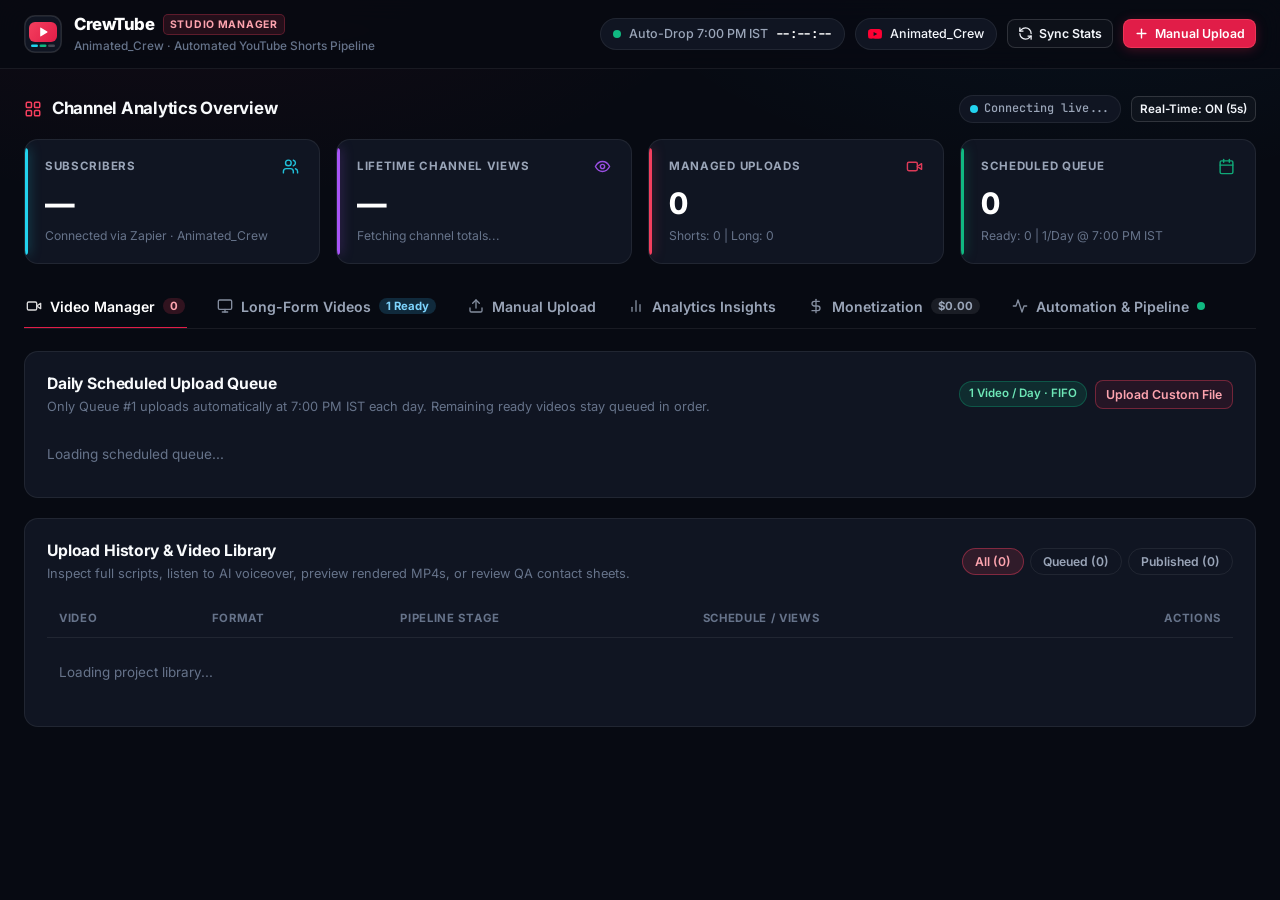
==== dashboard/static/index.html @ 7c070a07 "feat: add Vijayanagara Empire & Victor Lustig to long-form library and queue" ====
<!DOCTYPE html>
<html lang="en">
<head>
  <meta charset="UTF-8" />
  <meta name="viewport" content="width=device-width, initial-scale=1.0" />
  <title>CrewTube Manager — YouTube Shorts Automation & Queue Studio</title>
  <link rel="icon" href="data:image/svg+xml,%3Csvg xmlns='http://www.w3.org/2000/svg' viewBox='0 0 36 36'%3E%3Crect width='36' height='36' rx='9' fill='%230E1422'/%3E%3Crect x='4' y='7' width='28' height='22' rx='6' fill='%23E11D48'/%3E%3Cpolygon points='15,13 24,18 15,23' fill='%23FFFFFF'/%3E%3C/svg%3E" />
  <link rel="preconnect" href="https://fonts.googleapis.com" />
  <link rel="preconnect" href="https://fonts.gstatic.com" crossorigin />
  <link href="https://fonts.googleapis.com/css2?family=Inter:wght@400;500;600;700;800&family=JetBrains+Mono:wght@400;500;600&display=swap" rel="stylesheet" />
  <style>
    :root {
      --bg: #070a12;
      --bg-elevated: #0c101b;
      --card: #101522;
      --card-hover: #141b2c;
      --card-inset: #0a0e18;
      --border: rgba(255, 255, 255, 0.07);
      --border-strong: rgba(255, 255, 255, 0.14);
      --text: #f3f6fb;
      --text-secondary: #9aa5b8;
      --text-muted: #66738a;
      --cyan: #22d3ee;
      --purple: #9333ea;
      --purple-light: #a855f7;
      --red: #f43f5e;
      --crimson: #e11d48;
      --emerald: #10b981;
      --amber: #f59e0b;
      --radius: 14px;
      --radius-sm: 10px;
    }

    * { box-sizing: border-box; margin: 0; padding: 0; }

    body {
      font-family: "Inter", -apple-system, BlinkMacSystemFont, "Segoe UI", Roboto, sans-serif;
      background:
        radial-gradient(950px 460px at 15% -8%, rgba(225, 29, 72, 0.06), transparent 60%),
        radial-gradient(850px 460px at 85% -10%, rgba(14, 165, 233, 0.06), transparent 60%),
        var(--bg);
      color: var(--text);
      min-height: 100vh;
      line-height: 1.5;
      -webkit-font-smoothing: antialiased;
    }

    /* Header Bar */
    .navbar {
      position: sticky; top: 0; z-index: 40;
      background: rgba(7, 10, 18, 0.86);
      backdrop-filter: blur(14px);
      border-bottom: 1px solid var(--border);
    }

    .navbar-inner {
      max-width: 1320px; margin: 0 auto; padding: 12px 24px;
      display: flex; align-items: center; justify-content: space-between; gap: 16px; flex-wrap: wrap;
    }

    .brand { display: flex; align-items: center; gap: 12px; text-decoration: none; color: inherit; }
    .brand-mark { width: 38px; height: 38px; flex-shrink: 0; display: grid; place-items: center; }
    .brand-copy { display: flex; flex-direction: column; gap: 1px; }
    .brand-name-row { display: flex; align-items: center; gap: 8px; }
    .brand-name { font-size: 1.05rem; font-weight: 800; letter-spacing: -0.025em; color: #fff; }
    .brand-tag {
      font-size: 0.65rem; font-weight: 700; letter-spacing: 0.07em; text-transform: uppercase;
      color: #fda4af; background: rgba(244, 63, 94, 0.12); border: 1px solid rgba(244, 63, 94, 0.28);
      padding: 2px 6px; border-radius: 5px;
    }
    .brand-sub { font-size: 0.74rem; color: var(--text-muted); font-weight: 500; }

    .nav-right { display: flex; align-items: center; gap: 10px; flex-wrap: wrap; }

    .status-pill {
      display: inline-flex; align-items: center; gap: 8px;
      padding: 6px 12px; border-radius: 999px;
      background: var(--card); border: 1px solid var(--border);
      font-size: 0.78rem; color: var(--text-secondary); font-weight: 500;
    }
    .mono { font-family: "JetBrains Mono", monospace; font-variant-numeric: tabular-nums; }

    .dot { width: 8px; height: 8px; border-radius: 50%; display: inline-block; flex-shrink: 0; }
    .dot-emerald { background: var(--emerald); box-shadow: 0 0 0 0 rgba(16, 185, 129, 0.6); animation: pulse-emerald 2.2s infinite; }
    .dot-cyan { background: var(--cyan); animation: pulse-cyan 1.4s infinite; }
    .dot-red { background: var(--red); }
    .dot-amber { background: var(--amber); }

    @keyframes pulse-emerald {
      0% { box-shadow: 0 0 0 0 rgba(16, 185, 129, 0.55); }
      70% { box-shadow: 0 0 0 7px rgba(16, 185, 129, 0); }
      100% { box-shadow: 0 0 0 0 rgba(16, 185, 129, 0); }
    }
    @keyframes pulse-cyan {
      0% { box-shadow: 0 0 0 0 rgba(34, 211, 238, 0.65); }
      70% { box-shadow: 0 0 0 7px rgba(34, 211, 238, 0); }
      100% { box-shadow: 0 0 0 0 rgba(34, 211, 238, 0); }
    }

    /* Buttons */
    .btn {
      appearance: none;
      border: 1px solid var(--border-strong);
      background: rgba(255, 255, 255, 0.03);
      color: var(--text);
      padding: 8px 13px; border-radius: 9px;
      font-size: 0.81rem; font-weight: 600; font-family: inherit;
      cursor: pointer; display: inline-flex; align-items: center; justify-content: center; gap: 6px;
      text-decoration: none; transition: all 0.15s ease; white-space: nowrap;
    }
    .btn:hover:not(:disabled) {
      background: rgba(255, 255, 255, 0.08);
      border-color: rgba(255, 255, 255, 0.24);
    }
    .btn:disabled { opacity: 0.42; cursor: not-allowed; }
    .btn svg { width: 15px; height: 15px; flex-shrink: 0; }

    .btn-crimson {
      background: var(--crimson);
      border-color: rgba(244, 63, 94, 0.7);
      color: #fff;
      box-shadow: 0 2px 12px rgba(225, 29, 72, 0.28);
    }
    .btn-crimson:hover:not(:disabled) {
      background: #f43f5e;
      border-color: #fb7185;
    }

    .btn-outline-crimson {
      background: rgba(225, 29, 72, 0.1);
      border-color: rgba(244, 63, 94, 0.38);
      color: #fda4af;
    }
    .btn-outline-crimson:hover:not(:disabled) {
      background: rgba(225, 29, 72, 0.2);
      color: #fff;
    }

    .btn-emerald {
      background: rgba(16, 185, 129, 0.14);
      border-color: rgba(16, 185, 129, 0.42);
      color: #6ee7b7;
    }
    .btn-emerald:hover:not(:disabled) {
      background: var(--emerald);
      color: #06281e;
      border-color: var(--emerald);
    }

    .btn-sm { padding: 6px 10px; font-size: 0.77rem; border-radius: 8px; }
    .btn-xs { padding: 5px 8px; font-size: 0.73rem; border-radius: 7px; }
    .btn-icon { padding: 6px 8px; }

    /* Main Container */
    .container { max-width: 1320px; margin: 0 auto; padding: 26px 24px 72px; }

    /* Overview Header */
    .overview-head {
      display: flex; align-items: center; justify-content: space-between;
      gap: 12px; margin-bottom: 16px; flex-wrap: wrap;
    }
    .overview-title {
      display: flex; align-items: center; gap: 10px;
      font-size: 1.06rem; font-weight: 700; letter-spacing: -0.015em; color: #f8fafc;
    }
    .overview-title svg { color: var(--red); width: 18px; height: 18px; }
    .overview-meta { display: flex; align-items: center; gap: 10px; font-size: 0.78rem; color: var(--text-muted); }

    /* 4 KPI Cards — Inspired by Clean YouTube Manager Reference */
    .kpi-grid {
      display: grid; grid-template-columns: repeat(4, minmax(0, 1fr));
      gap: 16px; margin-bottom: 24px;
    }
    .kpi-card {
      position: relative;
      background: var(--card);
      border: 1px solid var(--border);
      border-radius: var(--radius);
      padding: 18px 20px;
      overflow: hidden;
      transition: border-color 0.16s ease, transform 0.16s ease;
    }
    .kpi-card:hover { border-color: var(--border-strong); transform: translateY(-1px); }
    .kpi-card::before {
      content: "";
      position: absolute; left: 0; top: 8px; bottom: 8px; width: 3px;
      border-radius: 0 3px 3px 0;
    }
    .kpi-cyan::before { background: var(--cyan); box-shadow: 0 0 12px rgba(34, 211, 238, 0.55); }
    .kpi-purple::before { background: var(--purple-light); box-shadow: 0 0 12px rgba(168, 85, 247, 0.55); }
    .kpi-red::before { background: var(--red); box-shadow: 0 0 12px rgba(244, 63, 94, 0.55); }
    .kpi-emerald::before { background: var(--emerald); box-shadow: 0 0 12px rgba(16, 185, 129, 0.55); }

    .kpi-top {
      display: flex; align-items: center; justify-content: space-between;
      gap: 8px; margin-bottom: 12px;
    }
    .kpi-label {
      font-size: 0.72rem; font-weight: 700; letter-spacing: 0.06em;
      text-transform: uppercase; color: var(--text-secondary);
    }
    .kpi-top svg { width: 17px; height: 17px; opacity: 0.9; }
    .kpi-cyan .kpi-top svg { color: var(--cyan); }
    .kpi-purple .kpi-top svg { color: var(--purple-light); }
    .kpi-red .kpi-top svg { color: var(--red); }
    .kpi-emerald .kpi-top svg { color: var(--emerald); }

    .kpi-val {
      font-size: 1.85rem; font-weight: 800; letter-spacing: -0.03em;
      color: #ffffff; line-height: 1.1; margin-bottom: 7px;
      font-variant-numeric: tabular-nums;
    }
    .stat-bumped { animation: statFlash 0.9s ease; }
    @keyframes statFlash {
      0% { color: #34d399; transform: scale(1.03); }
      100% { color: #ffffff; transform: scale(1); }
    }
    .kpi-sub { font-size: 0.76rem; color: var(--text-muted); white-space: nowrap; overflow: hidden; text-overflow: ellipsis; }

    /* Clean Bottom-Bordered Navigation Tabs */
    .main-tabs {
      display: flex; align-items: center; gap: 28px;
      border-bottom: 1px solid var(--border);
      margin-bottom: 22px; overflow-x: auto;
    }
    .main-tab {
      appearance: none; background: transparent; border: none;
      border-bottom: 2px solid transparent;
      padding: 10px 2px 12px; margin-bottom: -1px;
      font-family: inherit; font-size: 0.88rem; font-weight: 600;
      color: var(--text-secondary); cursor: pointer;
      display: inline-flex; align-items: center; gap: 8px; white-space: nowrap;
      transition: color 0.15s ease, border-color 0.15s ease;
    }
    .main-tab:hover { color: #fff; }
    .main-tab.active {
      color: #ffffff;
      border-bottom-color: var(--crimson);
    }
    .main-tab svg { width: 16px; height: 16px; opacity: 0.85; }
    .tab-pill {
      font-size: 0.71rem; font-weight: 700; padding: 1px 7px; border-radius: 999px;
      background: rgba(255, 255, 255, 0.08); color: var(--text-secondary);
    }
    .main-tab.active .tab-pill {
      background: rgba(244, 63, 94, 0.18); color: #fda4af;
    }

    .tab-panel { display: none; }
    .tab-panel.active { display: block; }

    /* Cards & Surfaces */
    .panel {
      background: var(--card);
      border: 1px solid var(--border);
      border-radius: var(--radius);
      padding: 20px 22px;
      margin-bottom: 20px;
    }
    .panel-head {
      display: flex; align-items: center; justify-content: space-between;
      gap: 12px; margin-bottom: 16px; flex-wrap: wrap;
    }
    .panel-title { font-size: 0.98rem; font-weight: 700; color: #f8fafc; letter-spacing: -0.01em; }
    .panel-sub { font-size: 0.8rem; color: var(--text-muted); margin-top: 2px; }

    /* Badges */
    .badge {
      display: inline-flex; align-items: center; gap: 5px;
      padding: 3px 9px; border-radius: 999px;
      font-size: 0.72rem; font-weight: 600; white-space: nowrap;
    }
    .badge-emerald { background: rgba(16, 185, 129, 0.14); color: #6ee7b7; border: 1px solid rgba(16, 185, 129, 0.3); }
    .badge-cyan { background: rgba(34, 211, 238, 0.13); color: #67e8f9; border: 1px solid rgba(34, 211, 238, 0.3); }
    .badge-crimson, .badge-red { background: rgba(244, 63, 94, 0.14); color: #fda4af; border: 1px solid rgba(244, 63, 94, 0.3); }
    .badge-purple { background: rgba(168, 85, 247, 0.15); color: #d8b4fe; border: 1px solid rgba(168, 85, 247, 0.3); }
    .badge-amber { background: rgba(245, 158, 11, 0.14); color: #fcd34d; border: 1px solid rgba(245, 158, 11, 0.3); }
    .badge-muted { background: rgba(255, 255, 255, 0.06); color: var(--text-secondary); border: 1px solid var(--border); }

    /* Active Processing Callout (shown only when actively rendering or uploading) */
    .active-strip {
      display: none;
      align-items: center; justify-content: space-between; gap: 14px; flex-wrap: wrap;
      background: rgba(34, 211, 238, 0.08); border: 1px solid rgba(34, 211, 238, 0.32);
      border-radius: 12px; padding: 12px 16px; margin-bottom: 18px;
    }
    .active-strip.show { display: flex; }

    /* Queue Rows */
    .queue-list { display: flex; flex-direction: column; gap: 12px; }
    .queue-row {
      display: grid; grid-template-columns: 70px minmax(0, 1fr) auto;
      gap: 16px; align-items: center;
      background: var(--card-inset);
      border: 1px solid var(--border);
      border-radius: 12px; padding: 12px 14px;
      transition: border-color 0.15s ease, background 0.15s ease;
    }
    .queue-row:hover { border-color: var(--border-strong); background: #0d1220; }
    .queue-row.next-up {
      border-color: rgba(16, 185, 129, 0.36);
      background: linear-gradient(90deg, rgba(16, 185, 129, 0.07), var(--card-inset) 55%);
    }

    .thumb-portrait {
      width: 70px; height: 94px; border-radius: 9px; overflow: hidden;
      background: #161d2f; border: 1px solid var(--border);
      position: relative; cursor: pointer; flex-shrink: 0;
      display: grid; place-items: center; color: var(--text-muted);
    }
    .thumb-portrait img { width: 100%; height: 100%; object-fit: cover; display: block; }
    .thumb-play {
      position: absolute; inset: 0; display: grid; place-items: center;
      background: rgba(0, 0, 0, 0.25); opacity: 0; transition: opacity 0.15s ease;
    }
    .thumb-portrait:hover .thumb-play { opacity: 1; }
    .thumb-dur {
      position: absolute; right: 4px; bottom: 4px;
      font-family: "JetBrains Mono", monospace; font-size: 0.65rem; font-weight: 700;
      background: rgba(0, 0, 0, 0.78); color: #fff; padding: 1px 5px; border-radius: 4px;
    }

    .queue-info { min-width: 0; }
    .queue-badges { display: flex; align-items: center; gap: 8px; flex-wrap: wrap; margin-bottom: 5px; }
    .queue-story-title { font-size: 0.96rem; font-weight: 700; color: #fff; margin-bottom: 2px; }
    .queue-yt-line { font-size: 0.8rem; color: var(--text-secondary); white-space: nowrap; overflow: hidden; text-overflow: ellipsis; margin-bottom: 6px; }
    .queue-meta { display: flex; align-items: center; gap: 12px; flex-wrap: wrap; font-size: 0.74rem; color: var(--text-muted); }

    .queue-actions { display: flex; align-items: center; gap: 7px; flex-wrap: wrap; justify-content: flex-end; }
    .reorder-group {
      display: inline-flex; background: rgba(255, 255, 255, 0.03);
      border: 1px solid var(--border); border-radius: 8px; padding: 2px; gap: 2px;
    }
    .reorder-group .btn { border: none; background: transparent; padding: 5px 7px; }
    .reorder-group .btn:hover:not(:disabled) { background: rgba(255, 255, 255, 0.08); }

    /* Library Filter Pills & Table */
    .filter-pills { display: flex; gap: 6px; flex-wrap: wrap; }
    .filter-pill {
      appearance: none; background: transparent; border: 1px solid var(--border);
      color: var(--text-secondary); border-radius: 999px; padding: 5px 12px;
      font-size: 0.76rem; font-weight: 600; cursor: pointer; font-family: inherit;
      transition: all 0.14s ease;
    }
    .filter-pill:hover { border-color: var(--border-strong); color: #fff; }
    .filter-pill.active {
      background: rgba(244, 63, 94, 0.14); border-color: rgba(244, 63, 94, 0.42); color: #fda4af;
    }

    .table-wrap { overflow-x: auto; }
    table { width: 100%; border-collapse: collapse; font-size: 0.84rem; }
    th {
      text-align: left; padding: 10px 12px; font-size: 0.71rem; font-weight: 700;
      text-transform: uppercase; letter-spacing: 0.06em; color: var(--text-muted);
      border-bottom: 1px solid var(--border); white-space: nowrap;
    }
    td { padding: 13px 12px; border-bottom: 1px solid rgba(255, 255, 255, 0.05); vertical-align: middle; }
    tr:last-child td { border-bottom: none; }
    tr:hover td { background: rgba(255, 255, 255, 0.02); }

    /* Long-Form Widescreen Styles */
    .thumb-widescreen {
      width: 140px; height: 79px; border-radius: 9px; overflow: hidden;
      background: #161d2f; border: 1px solid var(--border);
      position: relative; cursor: pointer; flex-shrink: 0;
      display: grid; place-items: center; color: var(--text-muted);
    }
    .thumb-widescreen img { width: 100%; height: 100%; object-fit: cover; display: block; }
    .thumb-widescreen:hover .thumb-play { opacity: 1; }

    .longform-hero {
      background: linear-gradient(135deg, rgba(30, 41, 59, 0.75), rgba(15, 23, 42, 0.95));
      border: 1px solid rgba(56, 189, 248, 0.32);
      border-radius: var(--radius);
      padding: 22px 24px;
      margin-bottom: 22px;
      position: relative;
      overflow: hidden;
    }
    .longform-hero::before {
      content: "";
      position: absolute; right: -80px; top: -80px; width: 340px; height: 340px;
      background: radial-gradient(circle, rgba(56, 189, 248, 0.14) 0%, transparent 70%);
      pointer-events: none;
    }
    .longform-player-container {
      background: #000;
      border: 1px solid var(--border);
      border-radius: 12px;
      overflow: hidden;
      position: relative;
      aspect-ratio: 16 / 9;
      width: 100%;
      max-width: 860px;
      margin: 0 auto 16px auto;
      box-shadow: 0 14px 34px rgba(0, 0, 0, 0.55);
    }
    .longform-player-container video {
      width: 100%; height: 100%; display: block; object-fit: contain; background: #000;
    }

    .chapter-card {
      background: var(--card-inset);
      border: 1px solid var(--border);
      border-radius: 10px;
      padding: 14px 16px;
      transition: all 0.15s ease;
      margin-bottom: 12px;
    }
    .chapter-card:hover {
      border-color: var(--border-strong);
      background: #0d1424;
    }
    .chapter-card.rendered {
      border-left: 4px solid #10b981;
    }
    .chapter-card.audio-ready {
      border-left: 4px solid #38bdf8;
    }
    .chapter-header {
      display: flex; align-items: center; justify-content: space-between; gap: 12px; cursor: pointer; flex-wrap: wrap;
    }
    .chapter-body {
      margin-top: 12px; padding-top: 12px; border-top: 1px solid rgba(255, 255, 255, 0.06);
    }

    .storyboard-grid {
      display: grid;
      grid-template-columns: repeat(auto-fill, minmax(280px, 1fr));
      gap: 14px;
    }
    .storyboard-item {
      background: var(--card-inset);
      border: 1px solid var(--border);
      border-radius: 10px;
      overflow: hidden;
      cursor: pointer;
      transition: transform 0.15s ease, border-color 0.15s ease;
    }
    .storyboard-item:hover {
      transform: translateY(-2px);
      border-color: var(--cyan);
    }
    .storyboard-item img {
      width: 100%; aspect-ratio: 16 / 9; object-fit: cover; display: block;
    }
    .storyboard-item .sb-caption {
      padding: 8px 12px; font-size: 0.78rem; font-weight: 600; color: #e2e8f0;
      white-space: nowrap; overflow: hidden; text-overflow: ellipsis;
    }

    .lib-video-cell { display: flex; align-items: center; gap: 12px; min-width: 280px; }
    .lib-thumb {
      width: 80px; height: 50px; border-radius: 8px; overflow: hidden;
      background: #161d2f; border: 1px solid var(--border);
      position: relative; flex-shrink: 0; cursor: pointer; display: grid; place-items: center;
    }
    .lib-thumb img { width: 100%; height: 100%; object-fit: cover; display: block; }
    .lib-title { font-weight: 600; color: #f8fafc; margin-bottom: 2px; max-width: 340px; white-space: nowrap; overflow: hidden; text-overflow: ellipsis; }
    .lib-sub { font-size: 0.74rem; color: var(--text-muted); max-width: 340px; white-space: nowrap; overflow: hidden; text-overflow: ellipsis; }

    .mini-progress { width: 132px; }
    .mini-track { display: grid; grid-template-columns: repeat(8, 1fr); gap: 3px; margin-bottom: 4px; }
    .mini-seg { height: 5px; border-radius: 99px; background: rgba(255, 255, 255, 0.1); }
    .mini-seg.done { background: var(--emerald); }
    .mini-seg.next { background: var(--amber); }

    /* Manual Upload Studio Grid */
    .upload-studio-grid { display: grid; grid-template-columns: 0.92fr 1.25fr; gap: 20px; align-items: start; }
    .mode-switch {
      display: grid; grid-template-columns: 1fr 1fr; gap: 6px;
      background: var(--card-inset); border: 1px solid var(--border);
      padding: 4px; border-radius: 10px; margin-bottom: 16px;
    }
    .mode-btn {
      appearance: none; border: 1px solid transparent; background: transparent;
      color: var(--text-secondary); padding: 8px 10px; border-radius: 7px;
      font-family: inherit; font-size: 0.8rem; font-weight: 600; cursor: pointer;
      display: inline-flex; align-items: center; justify-content: center; gap: 6px;
    }
    .mode-btn.active {
      background: #172033; border-color: var(--border-strong); color: #fff;
    }

    .preview-stage {
      background: var(--card-inset); border: 1px solid var(--border);
      border-radius: 12px; padding: 14px; display: flex; flex-direction: column;
      align-items: center; justify-content: center; min-height: 360px; margin-top: 12px;
    }
    .preview-video {
      width: 100%; max-height: 360px; border-radius: 10px; background: #000;
      border: 1px solid var(--border);
    }

    .dropzone {
      border: 1.5px dashed rgba(255, 255, 255, 0.22);
      background: var(--card-inset); border-radius: 12px; padding: 28px 18px;
      text-align: center; cursor: pointer; display: block; transition: all 0.15s ease;
    }
    .dropzone:hover, .dropzone.dragover {
      border-color: var(--crimson); background: rgba(225, 29, 72, 0.06);
    }

    .form-group { margin-bottom: 14px; }
    .form-label {
      display: flex; justify-content: space-between; align-items: center;
      font-size: 0.77rem; font-weight: 600; color: var(--text-secondary); margin-bottom: 6px;
    }
    .form-control {
      width: 100%; background: var(--card-inset); border: 1px solid var(--border-strong);
      border-radius: 9px; padding: 9px 12px; color: var(--text);
      font-family: inherit; font-size: 0.84rem; outline: none; transition: border-color 0.15s ease;
    }
    .form-control:focus { border-color: var(--crimson); }
    textarea.form-control { min-height: 88px; resize: vertical; line-height: 1.48; }
    .form-grid-2 { display: grid; grid-template-columns: 1fr 1fr; gap: 12px; }

    .upload-tracker {
      margin-top: 16px; padding: 13px 15px; border-radius: 11px;
      background: var(--card-inset); border: 1px solid var(--border); font-size: 0.81rem;
    }
    .upload-tracker.running { border-color: rgba(34, 211, 238, 0.42); background: rgba(34, 211, 238, 0.06); }
    .upload-tracker.success { border-color: rgba(16, 185, 129, 0.42); background: rgba(16, 185, 129, 0.08); }
    .upload-tracker.error { border-color: rgba(244, 63, 94, 0.42); background: rgba(244, 63, 94, 0.08); }

    /* Analytics Tab */
    .insights-grid { display: grid; grid-template-columns: 0.95fr 1.25fr; gap: 20px; margin-bottom: 20px; }
    .spotlight {
      display: flex; gap: 16px; align-items: center;
      background: var(--card-inset); border: 1px solid var(--border);
      border-radius: 12px; padding: 16px;
    }
    .spotlight img { width: 92px; height: 92px; object-fit: cover; border-radius: 10px; border: 1px solid var(--border); flex-shrink: 0; }
    .bar-list { display: flex; flex-direction: column; gap: 12px; }
    .bar-row { display: flex; flex-direction: column; gap: 5px; }
    .bar-meta { display: flex; justify-content: space-between; gap: 10px; font-size: 0.8rem; }
    .bar-name { font-weight: 600; color: #f1f5f9; white-space: nowrap; overflow: hidden; text-overflow: ellipsis; }
    .bar-nums { font-family: "JetBrains Mono", monospace; font-size: 0.76rem; color: var(--text-secondary); flex-shrink: 0; }
    .bar-track { height: 8px; border-radius: 99px; background: rgba(255, 255, 255, 0.06); overflow: hidden; }
    .bar-fill { height: 100%; border-radius: 99px; background: linear-gradient(90deg, var(--crimson), #fb7185); }

    /* Monetization & Earnings Tab */
    .mon-status-bar {
      display: flex; align-items: center; justify-content: space-between;
      gap: 14px; flex-wrap: wrap;
      background: var(--card-inset); border: 1px solid var(--border);
      border-radius: 12px; padding: 14px 16px;
    }
    .mon-status-left { display: flex; align-items: center; gap: 12px; flex-wrap: wrap; min-width: 0; }
    .mon-status-controls { display: flex; align-items: center; gap: 10px; flex-wrap: wrap; }
    .currency-switch {
      display: inline-flex; background: var(--bg); border: 1px solid var(--border);
      border-radius: 9px; padding: 3px; gap: 3px;
    }
    .curr-btn {
      appearance: none; border: none; background: transparent; color: var(--text-secondary);
      font-family: inherit; font-size: 0.76rem; font-weight: 700; padding: 5px 10px;
      border-radius: 6px; cursor: pointer; transition: all 0.14s ease;
    }
    .curr-btn.active { background: #1a2338; color: #fff; box-shadow: inset 0 0 0 1px var(--border-strong); }

    .mon-grid { display: grid; grid-template-columns: 1.05fr 1fr; gap: 20px; margin-bottom: 20px; }
    .ypp-tier-box {
      background: var(--card-inset); border: 1px solid var(--border);
      border-radius: 12px; padding: 14px 16px; margin-bottom: 12px;
    }
    .ypp-tier-box:last-child { margin-bottom: 0; }
    .ypp-tier-head {
      display: flex; align-items: center; justify-content: space-between; gap: 10px;
      margin-bottom: 10px; flex-wrap: wrap;
    }
    .ypp-tier-name { font-size: 0.87rem; font-weight: 700; color: #fff; }
    .ypp-req { margin-bottom: 10px; }
    .ypp-req:last-child { margin-bottom: 0; }
    .ypp-req-top {
      display: flex; justify-content: space-between; align-items: center; gap: 8px;
      font-size: 0.77rem; margin-bottom: 5px;
    }
    .ypp-prog-track {
      height: 7px; border-radius: 99px; background: rgba(255, 255, 255, 0.07); overflow: hidden;
    }
    .ypp-prog-fill {
      height: 100%; border-radius: 99px; transition: width 0.25s ease;
      background: linear-gradient(90deg, var(--cyan), var(--emerald));
    }
    .ypp-prog-fill.purple { background: linear-gradient(90deg, var(--purple-light), var(--crimson)); }

    .rpm-presets { display: flex; gap: 7px; flex-wrap: wrap; margin-bottom: 14px; }
    .rpm-chip {
      appearance: none; background: var(--card-inset); border: 1px solid var(--border);
      color: var(--text-secondary); border-radius: 999px; padding: 6px 11px;
      font-size: 0.75rem; font-weight: 600; cursor: pointer; font-family: inherit;
      transition: all 0.14s ease;
    }
    .rpm-chip:hover { border-color: var(--border-strong); color: #fff; }
    .rpm-chip.active {
      background: rgba(16, 185, 129, 0.14); border-color: rgba(16, 185, 129, 0.44); color: #6ee7b7;
    }
    .sim-readout-grid { display: grid; grid-template-columns: repeat(3, minmax(0, 1fr)); gap: 10px; margin-top: 12px; }
    .sim-box {
      background: var(--card-inset); border: 1px solid var(--border);
      border-radius: 10px; padding: 11px 12px;
    }
    .sim-box-label { font-size: 0.69rem; text-transform: uppercase; letter-spacing: 0.05em; color: var(--text-muted); font-weight: 700; margin-bottom: 4px; }
    .sim-box-val { font-size: 1.15rem; font-weight: 800; color: #fff; font-family: "JetBrains Mono", monospace; }
    .sim-box-sub { font-size: 0.71rem; color: var(--text-muted); margin-top: 2px; }
    .studio-kpi-grid { display: grid; grid-template-columns: repeat(4, minmax(0, 1fr)); gap: 10px; margin-top: 14px; }
    .studio-note {
      margin-top: 11px; padding: 9px 12px; border-radius: 9px;
      background: rgba(34, 211, 238, 0.05); border: 1px solid rgba(34, 211, 238, 0.16);
      font-size: 0.74rem; color: var(--text-secondary);
      display: flex; align-items: center; justify-content: space-between; gap: 10px; flex-wrap: wrap;
    }

    /* Automation & Pipeline Tab */
    .auto-grid { display: grid; grid-template-columns: 1.2fr 1fr; gap: 20px; margin-bottom: 20px; }
    .flow-grid { display: grid; grid-template-columns: repeat(6, minmax(0, 1fr)); gap: 10px; margin-bottom: 20px; }
    .flow-step {
      background: var(--card-inset); border: 1px solid var(--border);
      border-radius: 11px; padding: 13px;
    }
    .flow-step-num { font-size: 0.69rem; font-weight: 700; text-transform: uppercase; letter-spacing: 0.06em; color: var(--red); margin-bottom: 5px; }
    .flow-step-name { font-size: 0.86rem; font-weight: 700; color: #fff; margin-bottom: 4px; }
    .flow-step-desc { font-size: 0.75rem; color: var(--text-muted); line-height: 1.4; }

    .health-grid { display: grid; grid-template-columns: repeat(2, minmax(0, 1fr)); gap: 10px; }
    .health-card {
      background: var(--card-inset); border: 1px solid var(--border);
      border-radius: 10px; padding: 12px; display: flex; gap: 10px; align-items: flex-start;
    }
    .log-box {
      background: #06080f; border: 1px solid var(--border); border-radius: 10px;
      padding: 13px; font-family: "JetBrains Mono", monospace; font-size: 0.72rem;
      color: var(--text-secondary); max-height: 260px; overflow-y: auto;
      line-height: 1.6; white-space: pre-wrap; word-break: break-word;
    }

    /* Modals */
    .modal-backdrop {
      position: fixed; inset: 0; z-index: 100;
      background: rgba(4, 6, 12, 0.82); backdrop-filter: blur(8px);
      display: none; align-items: center; justify-content: center; padding: 20px;
    }
    .modal-backdrop.open { display: flex; }
    .modal-card {
      background: var(--card); border: 1px solid var(--border-strong);
      border-radius: 16px; padding: 22px; max-width: 980px; width: 100%;
      max-height: 92vh; overflow: auto; box-shadow: 0 24px 64px rgba(0, 0, 0, 0.7);
    }
    .modal-head { display: flex; justify-content: space-between; align-items: center; gap: 12px; margin-bottom: 16px; }
    .modal-video { max-height: 75vh; max-width: 100%; border-radius: 12px; background: #000; border: 1px solid var(--border); }
    .modal-img { max-width: 100%; border-radius: 10px; border: 1px solid var(--border); }

    .script-modal-grid { display: grid; grid-template-columns: 1.15fr 1fr; gap: 20px; align-items: start; }
    .script-lines {
      background: var(--card-inset); border: 1px solid var(--border);
      border-radius: 11px; padding: 12px; max-height: 360px; overflow-y: auto;
      display: flex; flex-direction: column; gap: 8px;
    }
    .script-line {
      padding: 8px 10px; border-radius: 8px;
      background: rgba(255, 255, 255, 0.025); border: 1px solid rgba(255, 255, 255, 0.05);
    }
    .script-line-head {
      display: flex; justify-content: space-between; font-family: "JetBrains Mono", monospace;
      font-size: 0.71rem; color: var(--cyan); margin-bottom: 3px;
    }

    /* Toast */
    .toast {
      position: fixed; right: 22px; bottom: 22px; z-index: 200;
      background: #111827; border: 1px solid var(--border-strong); color: #f8fafc;
      padding: 10px 16px; border-radius: 10px; font-size: 0.82rem; font-weight: 600;
      box-shadow: 0 12px 32px rgba(0, 0, 0, 0.55);
      opacity: 0; pointer-events: none; transform: translateY(10px); transition: all 0.2s ease;
    }
    .toast.show { opacity: 1; transform: translateY(0); }

    @media (max-width: 1080px) {
      .kpi-grid { grid-template-columns: repeat(2, minmax(0, 1fr)); }
      .studio-kpi-grid { grid-template-columns: repeat(2, minmax(0, 1fr)); }
      .upload-studio-grid, .insights-grid, .auto-grid, .mon-grid, .script-modal-grid { grid-template-columns: 1fr; }
      .flow-grid { grid-template-columns: repeat(3, minmax(0, 1fr)); }
    }
    @media (max-width: 720px) {
      .container { padding: 18px 14px 60px; }
      .queue-row { grid-template-columns: 62px minmax(0, 1fr); }
      .queue-actions { grid-column: 1 / -1; justify-content: flex-start; }
      .flow-grid { grid-template-columns: repeat(2, minmax(0, 1fr)); }
    }
    @media (max-width: 520px) {
      .kpi-grid, .form-grid-2, .health-grid, .sim-readout-grid, .studio-kpi-grid { grid-template-columns: 1fr; }
    }
  </style>
</head>
<body>
  <!-- Sticky Studio Navigation Bar -->
  <header class="navbar">
    <div class="navbar-inner">
      <a class="brand" href="#" onclick="switchTab('manager'); return false;">
        <div class="brand-mark" aria-hidden="true">
          <!-- Bespoke Vector Logo: Studio Frame + Play + Queue Signal -->
          <svg width="38" height="38" viewBox="0 0 38 38" fill="none" xmlns="http://www.w3.org/2000/svg">
            <rect x="0.75" y="0.75" width="36.5" height="36.5" rx="10.25" fill="#101522" stroke="rgba(255,255,255,0.12)" stroke-width="1.5"/>
            <rect x="5" y="7" width="28" height="20" rx="6" fill="url(#crewRed)"/>
            <path d="M16.2 13.1C16.2 12.68 16.66 12.42 17.02 12.64L23.28 16.54C23.62 16.75 23.62 17.25 23.28 17.46L17.02 21.36C16.66 21.58 16.2 21.32 16.2 20.9V13.1Z" fill="#FFFFFF"/>
            <rect x="7" y="29.5" width="7" height="2.6" rx="1.3" fill="#22D3EE"/>
            <rect x="15.5" y="29.5" width="7" height="2.6" rx="1.3" fill="#10B981"/>
            <rect x="24" y="29.5" width="7" height="2.6" rx="1.3" fill="rgba(255,255,255,0.22)"/>
            <defs>
              <linearGradient id="crewRed" x1="5" y1="7" x2="33" y2="27" gradientUnits="userSpaceOnUse">
                <stop stop-color="#F43F5E"/>
                <stop offset="1" stop-color="#E11D48"/>
              </linearGradient>
            </defs>
          </svg>
        </div>
        <div class="brand-copy">
          <div class="brand-name-row">
            <span class="brand-name">CrewTube</span>
            <span class="brand-tag">Studio Manager</span>
          </div>
          <span class="brand-sub">Animated_Crew · Automated YouTube Shorts Pipeline</span>
        </div>
      </a>

      <div class="nav-right">
        <div class="status-pill" id="headerSchedulePill" title="Daily 7:00 PM IST FIFO auto-upload schedule">
          <span class="dot dot-emerald" id="headerScheduleDot"></span>
          <span id="headerScheduleLabel">Auto-Drop 7:00 PM IST</span>
          <span class="mono" style="color:#fff;font-weight:700;" id="headerCountdown">--:--:--</span>
        </div>

        <a class="status-pill" href="https://www.youtube.com/channel/UCT-NT5b7lbS1mqaITYfeZ4g" target="_blank" rel="noopener" style="text-decoration:none;color:var(--text);">
          <svg width="14" height="14" viewBox="0 0 24 24" fill="#FF0033"><path d="M23.5 6.2a3 3 0 0 0-2.1-2.1C19.5 3.6 12 3.6 12 3.6s-7.5 0-9.4.5A3 3 0 0 0 .5 6.2 31.2 31.2 0 0 0 0 12a31.2 31.2 0 0 0 .5 5.8 3 3 0 0 0 2.1 2.1c1.9.5 9.4.5 9.4.5s7.5 0 9.4-.5a3 3 0 0 0 2.1-2.1c.5-1.9.5-5.8.5-5.8s0-3.9-.5-5.8ZM9.6 15.6V8.4l6.3 3.6-6.3 3.6Z"/></svg>
          <span>Animated_Crew</span>
        </a>

        <button class="btn btn-sm" id="btnRefreshNow" onclick="syncLiveStatsNow(true)">
          <svg viewBox="0 0 24 24" fill="none" stroke="currentColor" stroke-width="2" stroke-linecap="round" stroke-linejoin="round"><path d="M21 12a9 9 0 0 0-9-9 9.75 9.75 0 0 0-6.74 2.74L3 8"/><path d="M3 3v5h5"/><path d="M3 12a9 9 0 0 0 9 9 9.75 9.75 0 0 0 6.74-2.74L21 16"/><path d="M16 16h5v5"/></svg>
          <span id="refreshBtnText">Sync Stats</span>
        </button>

        <button class="btn btn-sm btn-crimson" onclick="switchTab('upload')">
          <svg viewBox="0 0 24 24" fill="none" stroke="currentColor" stroke-width="2.2" stroke-linecap="round" stroke-linejoin="round"><path d="M12 5v14"/><path d="M5 12h14"/></svg>
          <span>Manual Upload</span>
        </button>
      </div>
    </div>
  </header>

  <main class="container">
    <!-- Section Header: Channel Analytics Overview -->
    <div class="overview-head">
      <div class="overview-title">
        <svg viewBox="0 0 24 24" fill="none" stroke="currentColor" stroke-width="2" stroke-linecap="round" stroke-linejoin="round">
          <rect x="3" y="3" width="7" height="7" rx="1.5"/>
          <rect x="14" y="3" width="7" height="7" rx="1.5"/>
          <rect x="3" y="14" width="7" height="7" rx="1.5"/>
          <rect x="14" y="14" width="7" height="7" rx="1.5"/>
        </svg>
        <span>Channel Analytics Overview</span>
      </div>

      <div class="overview-meta">
        <span class="status-pill" id="liveStatsPill" style="padding:4px 10px;font-size:0.74rem;gap:6px;">
          <span class="dot dot-cyan" id="livePulseDot"></span>
          <span id="syncText" class="mono">Connecting live...</span>
        </span>
        <button class="btn btn-xs" id="btnAutoRefresh" onclick="toggleAutoRefresh()">Real-Time: ON (5s)</button>
      </div>
    </div>

    <!-- 4 Accent-Barred KPI Cards (Matching Clean YouTube Manager Style) -->
    <section class="kpi-grid">
      <div class="kpi-card kpi-cyan">
        <div class="kpi-top">
          <span class="kpi-label">Subscribers</span>
          <svg viewBox="0 0 24 24" fill="none" stroke="currentColor" stroke-width="2" stroke-linecap="round" stroke-linejoin="round"><path d="M16 21v-2a4 4 0 0 0-4-4H6a4 4 0 0 0-4 4v2"/><circle cx="9" cy="7" r="4"/><path d="M22 21v-2a4 4 0 0 0-3-3.87"/><path d="M16 3.13a4 4 0 0 1 0 7.75"/></svg>
        </div>
        <div class="kpi-val" id="kpiSubs">—</div>
        <div class="kpi-sub" id="kpiSubsSub">Connected via Zapier · Animated_Crew</div>
      </div>

      <div class="kpi-card kpi-purple">
        <div class="kpi-top">
          <span class="kpi-label">Lifetime Channel Views</span>
          <svg viewBox="0 0 24 24" fill="none" stroke="currentColor" stroke-width="2" stroke-linecap="round" stroke-linejoin="round"><path d="M2 12s3.6-7 10-7 10 7 10 7-3.6 7-10 7-10-7-10-7Z"/><circle cx="12" cy="12" r="3"/></svg>
        </div>
        <div class="kpi-val" id="kpiViews">—</div>
        <div class="kpi-sub" id="kpiViewsSub">Fetching channel totals...</div>
      </div>

      <div class="kpi-card kpi-red">
        <div class="kpi-top">
          <span class="kpi-label">Managed Uploads</span>
          <svg viewBox="0 0 24 24" fill="none" stroke="currentColor" stroke-width="2" stroke-linecap="round" stroke-linejoin="round"><path d="m22 8-6 4 6 4V8Z"/><rect x="2" y="6" width="14" height="12" rx="2"/></svg>
        </div>
        <div class="kpi-val" id="kpiUploads">0</div>
        <div class="kpi-sub" id="kpiUploadsSub">Shorts: 0  |  Long: 0</div>
      </div>

      <div class="kpi-card kpi-emerald">
        <div class="kpi-top">
          <span class="kpi-label">Scheduled Queue</span>
          <svg viewBox="0 0 24 24" fill="none" stroke="currentColor" stroke-width="2" stroke-linecap="round" stroke-linejoin="round"><rect x="3" y="4" width="18" height="18" rx="2"/><path d="M16 2v4"/><path d="M8 2v4"/><path d="M3 10h18"/></svg>
        </div>
        <div class="kpi-val" id="kpiQueue">0</div>
        <div class="kpi-sub" id="kpiQueueSub">Ready: 0  |  1/Day @ 7:00 PM IST</div>
      </div>
    </section>

    <!-- Main Bottom-Bordered Navigation Tabs -->
    <nav class="main-tabs" role="tablist">
      <button class="main-tab active" id="tabBtn-manager" onclick="switchTab('manager')" role="tab">
        <svg viewBox="0 0 24 24" fill="none" stroke="currentColor" stroke-width="2" stroke-linecap="round" stroke-linejoin="round"><path d="m22 8-6 4 6 4V8Z"/><rect x="2" y="6" width="14" height="12" rx="2"/></svg>
        <span>Video Manager</span>
        <span class="tab-pill" id="tabQueueBadge">0</span>
      </button>

      <button class="main-tab" id="tabBtn-longform" onclick="switchTab('longform')" role="tab">
        <svg viewBox="0 0 24 24" fill="none" stroke="currentColor" stroke-width="2" stroke-linecap="round" stroke-linejoin="round">
          <rect x="2" y="3" width="20" height="14" rx="2"/><line x1="8" y1="21" x2="16" y2="21"/><line x1="12" y1="17" x2="12" y2="21"/>
        </svg>
        <span>Long-Form Videos</span>
        <span class="tab-pill" id="tabLongformBadge" style="background:rgba(56,189,248,0.18);color:#7dd3fc;">1 Ready</span>
      </button>

      <button class="main-tab" id="tabBtn-upload" onclick="switchTab('upload')" role="tab">
        <svg viewBox="0 0 24 24" fill="none" stroke="currentColor" stroke-width="2" stroke-linecap="round" stroke-linejoin="round"><path d="M21 15v4a2 2 0 0 1-2 2H5a2 2 0 0 1-2-2v-4"/><polyline points="17 8 12 3 7 8"/><line x1="12" y1="3" x2="12" y2="15"/></svg>
        <span>Manual Upload</span>
      </button>

      <button class="main-tab" id="tabBtn-analytics" onclick="switchTab('analytics')" role="tab">
        <svg viewBox="0 0 24 24" fill="none" stroke="currentColor" stroke-width="2" stroke-linecap="round" stroke-linejoin="round"><line x1="18" y1="20" x2="18" y2="10"/><line x1="12" y1="20" x2="12" y2="4"/><line x1="6" y1="20" x2="6" y2="14"/></svg>
        <span>Analytics Insights</span>
      </button>

      <button class="main-tab" id="tabBtn-monetization" onclick="switchTab('monetization')" role="tab">
        <svg viewBox="0 0 24 24" fill="none" stroke="currentColor" stroke-width="2" stroke-linecap="round" stroke-linejoin="round"><line x1="12" y1="2" x2="12" y2="22"/><path d="M17 5H9.5a3.5 3.5 0 0 0 0 7h5a3.5 3.5 0 0 1 0 7H6"/></svg>
        <span>Monetization</span>
        <span class="tab-pill" id="tabMonBadge">$0.00</span>
      </button>

      <button class="main-tab" id="tabBtn-automation" onclick="switchTab('automation')" role="tab">
        <svg viewBox="0 0 24 24" fill="none" stroke="currentColor" stroke-width="2" stroke-linecap="round" stroke-linejoin="round"><polyline points="22 12 18 12 15 21 9 3 6 12 2 12"/></svg>
        <span>Automation & Pipeline</span>
        <span class="dot dot-emerald" id="tabAutoDot"></span>
      </button>
    </nav>

    <!-- Live Processing Strip (auto-appears when a render or upload is active) -->
    <div class="active-strip" id="activeStrip">
      <div style="display:flex;align-items:center;gap:10px;">
        <span class="dot dot-cyan"></span>
        <div>
          <div style="font-size:0.86rem;font-weight:700;color:#fff;" id="activeStripTitle">Pipeline Running</div>
          <div style="font-size:0.76rem;color:var(--text-secondary);" id="activeStripSub">Rendering video assets...</div>
        </div>
      </div>
      <div id="activeStripActions" style="display:flex;align-items:center;gap:8px;flex-wrap:wrap;">
        <span class="badge badge-cyan">Live Process</span>
      </div>
    </div>

    <!-- ============================================================ -->
    <!-- TAB 1: VIDEO MANAGER (Scheduled Queue + History & Library)   -->
    <!-- ============================================================ -->
    <section class="tab-panel active" id="panel-manager">
      <!-- Daily Upload Queue -->
      <div class="panel">
        <div class="panel-head">
          <div>
            <div class="panel-title">Daily Scheduled Upload Queue</div>
            <div class="panel-sub">Only Queue #1 uploads automatically at 7:00 PM IST each day. Remaining ready videos stay queued in order.</div>
          </div>
          <div style="display:flex;align-items:center;gap:8px;flex-wrap:wrap;">
            <span class="badge badge-emerald" id="queueRuleBadge">1 Video / Day · FIFO</span>
            <button class="btn btn-sm btn-outline-crimson" onclick="switchTab('upload')">Upload Custom File</button>
          </div>
        </div>

        <div class="queue-list" id="queueList">
          <div style="color:var(--text-muted);font-size:0.85rem;padding:12px 0;">Loading scheduled queue...</div>
        </div>
      </div>

      <!-- Upload History & Local Project Library -->
      <div class="panel">
        <div class="panel-head">
          <div>
            <div class="panel-title">Upload History & Video Library</div>
            <div class="panel-sub">Inspect full scripts, listen to AI voiceover, preview rendered MP4s, or review QA contact sheets.</div>
          </div>
          <div class="filter-pills" id="libraryFilters">
            <button class="filter-pill active" onclick="setLibraryFilter('all')">All (<span id="fCountAll">0</span>)</button>
            <button class="filter-pill" onclick="setLibraryFilter('queued')">Queued (<span id="fCountQueued">0</span>)</button>
            <button class="filter-pill" onclick="setLibraryFilter('posted')">Published (<span id="fCountPosted">0</span>)</button>
          </div>
        </div>

        <div class="table-wrap">
          <table>
            <thead>
              <tr>
                <th>Video</th>
                <th>Format</th>
                <th>Pipeline Stage</th>
                <th>Schedule / Views</th>
                <th style="text-align:right;">Actions</th>
              </tr>
            </thead>
            <tbody id="libraryTableBody">
              <tr><td colspan="5" style="color:var(--text-muted);padding:24px 12px;">Loading project library...</td></tr>
            </tbody>
          </table>
        </div>
      </div>
    </section>

    <!-- ============================================================ -->
    <!-- TAB: LONG-FORM VIDEOS (16:9 Widescreen Studio)               -->
    <!-- ============================================================ -->
    <section class="tab-panel" id="panel-longform">
      <!-- Hero Header & Studio Status -->
      <div class="longform-hero">
        <div style="display:flex;justify-content:space-between;align-items:flex-start;flex-wrap:wrap;gap:14px;position:relative;z-index:2;">
          <div style="max-width:760px;">
            <div style="display:flex;align-items:center;gap:10px;margin-bottom:8px;flex-wrap:wrap;">
              <span class="badge badge-cyan" style="font-weight:700;letter-spacing:0.04em;">16:9 FULL HD STUDIO</span>
              <span class="badge badge-emerald">Twice-Weekly Automation Armed</span>
              <span class="badge badge-muted" id="lfStorageBadge">D:\faceless-longform (314 GB Free)</span>
            </div>
            <h2 style="font-size:1.55rem;font-weight:800;color:#fff;margin-bottom:8px;letter-spacing:-0.02em;">Long-Form 3D Storytelling &amp; Documentaries</h2>
            <p style="font-size:0.88rem;color:var(--text-secondary);line-height:1.55;margin:0;">
              Full-length 10–15 minute cinematic true stories rendered in high-graphics 1080p widescreen (1920×1080 @ 24fps). Scheduled to drop every <strong>Tuesday &amp; Friday at 8:00 PM IST</strong> on <em>Animated_Crew</em>, with automated Google Drive backup and local D: drive storage protection.
            </p>
          </div>
          <div style="display:flex;flex-direction:column;gap:8px;align-items:flex-end;">
            <button class="btn btn-sm btn-outline-cyan" onclick="syncLongformToCloud()" id="btnLfCloudSync">
              <svg width="14" height="14" viewBox="0 0 24 24" fill="none" stroke="currentColor" stroke-width="2"><path d="M21 15v4a2 2 0 0 1-2 2H5a2 2 0 0 1-2-2v-4"/><polyline points="17 8 12 3 7 8"/><line x1="12" y1="3" x2="12" y2="15"/></svg>
              <span id="lfSyncBtnLabel">Google Drive Cloud Sync</span>
            </button>
            <div style="font-size:0.73rem;color:var(--text-muted);text-align:right;">Zero C: Drive Impact · Pure D: Storage</div>
          </div>
        </div>
      </div>

      <!-- Long-Form Studio KPI Metrics -->
      <div class="kpi-grid" style="margin-bottom:20px;">
        <div class="kpi-card kpi-cyan">
          <div class="kpi-top">
            <span class="kpi-label">Active Long-Form Story</span>
            <svg viewBox="0 0 24 24" fill="none" stroke="currentColor" stroke-width="2"><polygon points="5 3 19 12 5 21 5 3"/></svg>
          </div>
          <div class="kpi-val" style="font-size:1.15rem;line-height:1.3;" id="lfStoryTitle">The Great Imposter</div>
          <div class="kpi-sub" id="lfStorySub">Ferdinand Waldo Demara · 5 Acts</div>
        </div>

        <div class="kpi-card kpi-emerald">
          <div class="kpi-top">
            <span class="kpi-label">Rendered Master</span>
            <svg viewBox="0 0 24 24" fill="none" stroke="currentColor" stroke-width="2"><circle cx="12" cy="12" r="10"/><polyline points="12 6 12 12 16 14"/></svg>
          </div>
          <div class="kpi-val" id="lfRenderedVal">Act 1 (1080p)</div>
          <div class="kpi-sub" id="lfRenderedSub">25.5 MB · 78.4s · 24 fps Widescreen</div>
        </div>

        <div class="kpi-card kpi-purple">
          <div class="kpi-top">
            <span class="kpi-label">Release Schedule</span>
            <svg viewBox="0 0 24 24" fill="none" stroke="currentColor" stroke-width="2"><rect x="3" y="4" width="18" height="18" rx="2"/><line x1="16" y1="2" x2="16" y2="6"/><line x1="8" y1="2" x2="8" y2="6"/><line x1="3" y1="10" x2="21" y2="10"/></svg>
          </div>
          <div class="kpi-val">Tue &amp; Fri 8 PM</div>
          <div class="kpi-sub">Twice Weekly · Automated Drops</div>
        </div>

        <div class="kpi-card kpi-red">
          <div class="kpi-top">
            <span class="kpi-label">Narration Audio Built</span>
            <svg viewBox="0 0 24 24" fill="none" stroke="currentColor" stroke-width="2"><path d="M12 1a3 3 0 0 0-3 3v8a3 3 0 0 0 6 0V4a3 3 0 0 0-3-3z"/><path d="M19 10v2a7 7 0 0 1-14 0v-2"/><line x1="12" y1="19" x2="12" y2="23"/><line x1="8" y1="23" x2="16" y2="23"/></svg>
          </div>
          <div class="kpi-val" id="lfAudioVal">5 / 5 Acts Ready</div>
          <div class="kpi-sub" id="lfAudioSub">574s spoken audio (~15m runtime)</div>
        </div>
      </div>

      <!-- Story Selector Chips -->
      <div style="display:flex;align-items:center;justify-content:space-between;gap:12px;margin-bottom:14px;flex-wrap:wrap;">
        <div style="font-size:0.86rem;font-weight:700;color:#fff;display:flex;align-items:center;gap:10px;flex-wrap:wrap;">
          <span>Active Story:</span>
          <div class="filter-pills" id="lfStorySelector" style="display:inline-flex;gap:6px;flex-wrap:wrap;"></div>
        </div>
        <div style="font-size:0.75rem;color:var(--text-muted);" id="lfStoryCountHint">2 Long-Form Stories Available</div>
      </div>

      <!-- Featured Master Video Player -->
      <div class="panel">
        <div class="panel-head">
          <div>
            <div class="panel-title" id="lfPlayerTitle">Master Video Player: The Great Imposter (Act 1)</div>
            <div class="panel-sub" id="lfPlayerSub">1920×1080 16:9 Widescreen · Three.js 3D Scene · Kokoro AI Voice · Synchronized Word Captions</div>
          </div>
          <div style="display:flex;gap:8px;flex-wrap:wrap;align-items:center;">
            <span class="badge badge-emerald">1080p Master Ready</span>
            <a class="btn btn-sm" id="btnLfDownload" href="/media-longform/ferdinand-demara-great-imposter/renders/ch1.mp4" download="ferdinand-demara-ch1-1080p.mp4">Download MP4 (25.5 MB)</a>
            <button class="btn btn-sm btn-crimson" onclick="openLongformUploadModal()">YouTube Upload Kit</button>
          </div>
        </div>

        <div class="longform-player-container">
          <video id="lfMainVideo" src="/media-longform/ferdinand-demara-great-imposter/renders/ch1.mp4" controls preload="metadata" poster="/media-longform/ferdinand-demara-great-imposter/review/ch1/t15.00.jpg"></video>
        </div>
      </div>

      <!-- 5-Chapter Multi-Act Storyline Breakdown -->
      <div class="panel">
        <div class="panel-head">
          <div>
            <div class="panel-title" id="lfChaptersTitle">Multi-Act Storyline Breakdown (5 Chapters · ~15 Minutes)</div>
            <div class="panel-sub" id="lfChaptersSub">The Fake Surgeon Who Performed Operations on Warships (Ferdinand Waldo Demara)</div>
          </div>
          <div style="display:flex;gap:8px;align-items:center;">
            <span class="badge badge-cyan" id="lfChaptersBadge">5 Acts Total</span>
          </div>
        </div>

        <div id="lfChapterList">
          <div style="color:var(--text-muted);font-size:0.85rem;padding:12px 0;">Loading storyline chapters...</div>
        </div>
      </div>

      <!-- 16:9 Storyboard QA Frames -->
      <div class="panel">
        <div class="panel-head">
          <div>
            <div class="panel-title">16:9 Storyboard QA Frames (1080p 3D High Graphics)</div>
            <div class="panel-sub">Sample frames captured directly from the Three.js 3D rendering pipeline for quality inspection. Click any frame to inspect in full HD.</div>
          </div>
          <span class="badge badge-muted">6 Review Keyframes</span>
        </div>

        <div class="storyboard-grid" id="lfStoryboardGrid">
          <div style="color:var(--text-muted);font-size:0.85rem;padding:12px 0;">Loading storyboard frames...</div>
        </div>
      </div>

      <!-- Long-Form Pipeline & Storage Architecture Info -->
      <div class="panel">
        <div class="panel-head">
          <div>
            <div class="panel-title">Long-Form Pipeline &amp; Storage Architecture</div>
            <div class="panel-sub">Isolated storage strategy designed to never consume C: drive space while streaming to YouTube &amp; Google Drive</div>
          </div>
        </div>
        <div style="display:grid;grid-template-columns:repeat(auto-fit,minmax(280px,1fr));gap:14px;">
          <div style="background:var(--card-inset);border:1px solid var(--border);border-radius:10px;padding:14px;">
            <div style="font-size:0.75rem;font-weight:700;color:var(--cyan);text-transform:uppercase;margin-bottom:6px;">Storage Isolation</div>
            <div style="font-size:0.95rem;font-weight:700;color:#fff;margin-bottom:4px;">D:\faceless-longform (314 GB Free)</div>
            <div style="font-size:0.78rem;color:var(--text-secondary);line-height:1.45;">
              All heavy 1080p video renders, WAV audio stems, and review frames are written exclusively to the D: drive, ensuring primary system C: drive storage remains untouched.
            </div>
          </div>
          <div style="background:var(--card-inset);border:1px solid var(--border);border-radius:10px;padding:14px;">
            <div style="font-size:0.75rem;font-weight:700;color:var(--emerald);text-transform:uppercase;margin-bottom:6px;">Cloud Archival</div>
            <div style="font-size:0.95rem;font-weight:700;color:#fff;margin-bottom:4px;">Google Drive Storage Sync</div>
            <div style="font-size:0.78rem;color:var(--text-secondary);line-height:1.45;">
              Master renders and metadata automatically archive to Google Drive cloud storage upon completion, creating redundant cloud backups for global review.
            </div>
          </div>
          <div style="background:var(--card-inset);border:1px solid var(--border);border-radius:10px;padding:14px;">
            <div style="font-size:0.75rem;font-weight:700;color:var(--purple);text-transform:uppercase;margin-bottom:6px;">Autonomous Release Cadence</div>
            <div style="font-size:0.95rem;font-weight:700;color:#fff;margin-bottom:4px;">Twice Weekly: Tue &amp; Fri @ 8:00 PM IST</div>
            <div style="font-size:0.78rem;color:var(--text-secondary);line-height:1.45;">
              Long-form stories are released every Tuesday and Friday evening. Daily 7:00 PM IST Shorts continue publishing autonomously without interference.
            </div>
          </div>
        </div>
      </div>
    </section>

    <!-- ============================================================ -->
    <!-- TAB 2: MANUAL UPLOAD STUDIO                                  -->
    <!-- ============================================================ -->
    <section class="tab-panel" id="panel-upload">
      <div class="upload-studio-grid">
        <!-- Left: Source & Video Preview -->
        <div class="panel">
          <div class="panel-head" style="margin-bottom:12px;">
            <div>
              <div class="panel-title">Select Video Source</div>
              <div class="panel-sub">Publish any queued project early or upload your own MP4 file.</div>
            </div>
          </div>

          <div class="mode-switch">
            <button type="button" class="mode-btn active" id="tabQueuedBtn" onclick="setManualMode('queued')">
              <svg width="14" height="14" viewBox="0 0 24 24" fill="none" stroke="currentColor" stroke-width="2"><rect x="3" y="4" width="18" height="18" rx="2"/><path d="M3 10h18"/></svg>
              <span>Ready / Queued Short</span>
            </button>
            <button type="button" class="mode-btn" id="tabCustomBtn" onclick="setManualMode('custom')">
              <svg width="14" height="14" viewBox="0 0 24 24" fill="none" stroke="currentColor" stroke-width="2"><path d="M21 15v4a2 2 0 0 1-2 2H5a2 2 0 0 1-2-2v-4"/><polyline points="17 8 12 3 7 8"/><line x1="12" y1="3" x2="12" y2="15"/></svg>
              <span>Custom MP4 File</span>
            </button>
          </div>

          <div id="queuedSelectWrap">
            <div class="form-group">
              <div class="form-label">
                <span>Queued Project</span>
                <span class="mono" id="selectedMp4Info" style="color:var(--emerald);"></span>
              </div>
              <select class="form-control" id="manualSlugSelect" onchange="onManualSlugChanged(false)"></select>
            </div>
          </div>

          <div id="customFileWrap" style="display:none;">
            <label class="dropzone" for="manualFileInput" id="customDropzone">
              <input type="file" id="manualFileInput" accept="video/mp4,video/quicktime,video/webm,video/x-matroska,.mp4,.mov,.mkv,.webm" style="display:none;" onclick="this.value=''" onchange="onCustomFileSelected(this)" />
              <svg width="28" height="28" viewBox="0 0 24 24" fill="none" stroke="#9aa5b8" stroke-width="1.8" style="margin-bottom:8px;"><path d="M21 15v4a2 2 0 0 1-2 2H5a2 2 0 0 1-2-2v-4"/><polyline points="17 8 12 3 7 8"/><line x1="12" y1="3" x2="12" y2="15"/></svg>
              <div id="customFileDropText" style="font-weight:600;font-size:0.86rem;color:#fff;">Click or drop a local .mp4 / .mov / .webm file here</div>
              <div style="font-size:0.75rem;color:var(--text-muted);margin-top:4px;">Up to 480 MB (≤ 120 MB fastest) · Stages automatically and uploads to Animated_Crew via Zapier</div>
            </label>
          </div>

          <!-- Embedded Preview Stage -->
          <div class="preview-stage" id="manualPreviewStage">
            <div style="color:var(--text-muted);font-size:0.82rem;">Select a video to preview before publishing</div>
          </div>
        </div>

        <!-- Right: YouTube Details & Live Upload Tracker -->
        <div class="panel">
          <div class="panel-head" style="margin-bottom:12px;">
            <div>
              <div class="panel-title">Video Details & Publishing</div>
              <div class="panel-sub">Review title, description, tags & visibility before posting live to YouTube.</div>
            </div>
          </div>

          <form id="manualUploadForm" onsubmit="submitManualUpload(event)">
            <div class="form-group">
              <div class="form-label">
                <span>YouTube Title</span>
                <span class="mono" id="titleCharCount">0 / 100</span>
              </div>
              <input type="text" class="form-control" id="manualTitleInput" maxlength="100" placeholder="Enter catchy Shorts title (#Shorts)" required oninput="updateTitleCounter()" />
            </div>

            <div class="form-group">
              <div class="form-label">
                <span>Description</span>
                <span style="color:var(--text-muted);font-weight:500;">#Shorts added automatically if omitted</span>
              </div>
              <textarea class="form-control" id="manualDescInput" placeholder="Write story summary and relevant hashtags..."></textarea>
            </div>

            <div class="form-group">
              <div class="form-label"><span>Tags (comma-separated)</span></div>
              <input type="text" class="form-control" id="manualTagsInput" value="Shorts, History, TrueStory, Animation" />
            </div>

            <div class="form-grid-2">
              <div class="form-group">
                <div class="form-label"><span>Visibility</span></div>
                <select class="form-control" id="manualPrivacySelect">
                  <option value="public">Public (Immediate Live)</option>
                  <option value="unlisted">Unlisted</option>
                  <option value="private">Private</option>
                </select>
              </div>
              <div class="form-group">
                <div class="form-label"><span>Category</span></div>
                <select class="form-control" id="manualCategorySelect">
                  <option value="23">Comedy (23)</option>
                  <option value="27">Education (27)</option>
                  <option value="24">Entertainment (24)</option>
                  <option value="28">Science & Tech (28)</option>
                </select>
              </div>
            </div>

            <div style="display:flex;gap:10px;flex-wrap:wrap;margin-top:6px;">
              <button type="submit" class="btn btn-crimson" id="btnManualUpload" style="flex:1;padding:10px 16px;">
                <svg viewBox="0 0 24 24" fill="none" stroke="currentColor" stroke-width="2"><path d="m22 2-7 20-4-9-9-4Z"/><path d="M22 2 11 13"/></svg>
                <span id="btnManualUploadLabel">Publish to Animated_Crew Now</span>
              </button>
              <button type="button" class="btn" id="btnSaveQueueMeta" onclick="saveCurrentManualMetadata()">
                Save Metadata to Queue
              </button>
            </div>
          </form>

          <div class="upload-tracker" id="manualUploadStatus">
            <div style="font-weight:700;color:#fff;margin-bottom:3px;" id="uploadStatusHeadline">Ready for Manual Upload</div>
            <div style="color:var(--text-secondary);" id="uploadStatusDetail">Pick a queued project or upload a custom .mp4 file. Manual uploads do not disrupt remaining queued days.</div>
            <div id="uploadStatusProgressWrap" style="display:none;margin-top:9px;">
              <div class="ypp-prog-track"><div class="ypp-prog-fill" id="uploadStatusProgressBar" style="width:0%"></div></div>
            </div>
            <div id="uploadStatusLinks" style="margin-top:10px;display:flex;gap:8px;flex-wrap:wrap;"></div>
          </div>
        </div>
      </div>
    </section>

    <!-- ============================================================ -->
    <!-- TAB 3: ANALYTICS INSIGHTS                                    -->
    <!-- ============================================================ -->
    <section class="tab-panel" id="panel-analytics">
      <!-- YouTube Studio Live & Settled Telemetry Bar -->
      <div class="panel" id="studioAnalyticsPanel">
        <div class="mon-status-bar">
          <div class="mon-status-left">
            <span class="badge badge-cyan" id="studioSourceBadge">Zapier Studio OAuth + Live</span>
            <div>
              <div style="font-size:0.9rem;font-weight:700;color:#fff;">YouTube Studio Analytics (Live + Settled Reports)</div>
              <div style="font-size:0.76rem;color:var(--text-muted);" id="studioSyncSub">Checking Studio OAuth &amp; Analytics API v2 snapshot...</div>
            </div>
          </div>

          <div class="mon-status-controls">
            <button type="button" class="btn btn-sm btn-outline-crimson" id="btnStudioSync" onclick="syncStudioAnalyticsNow()">
              <span id="btnStudioSyncLabel">Sync YouTube Studio</span>
            </button>
            <button type="button" class="btn btn-sm" id="btnStudioConfig" onclick="openStudioConfigModal()">Connect Studio API</button>
            <a class="btn btn-sm" id="studioChannelLink" href="https://studio.youtube.com/channel/UCT-NT5b7lbS1mqaITYfeZ4g/analytics/tab-overview/period-default" target="_blank" rel="noopener">Open Studio ↗</a>
          </div>
        </div>

        <div class="upload-tracker" id="studioSyncTracker" style="display:none;margin-top:12px;">
          <div style="font-weight:700;color:#fff;margin-bottom:2px;" id="studioSyncHeadline">Syncing YouTube Studio...</div>
          <div style="color:var(--text-secondary);" id="studioSyncDetail">Fetching channel analytics via OAuth...</div>
        </div>

        <div class="studio-kpi-grid" id="studioKpiGrid">
          <div class="sim-box">
            <div class="sim-box-label">Watch Time (Settled)</div>
            <div class="sim-box-val" id="studioWatchVal">—</div>
            <div class="sim-box-sub" id="studioWatchSub">YouTube Analytics v2</div>
          </div>
          <div class="sim-box">
            <div class="sim-box-label">Avg View Duration</div>
            <div class="sim-box-val" style="color:var(--cyan);" id="studioAvdVal">—</div>
            <div class="sim-box-sub" id="studioAvdSub">Subscribers gained</div>
          </div>
          <div class="sim-box">
            <div class="sim-box-label">Live Views vs Channel</div>
            <div class="sim-box-val" style="color:var(--emerald);" id="studioChannelViewsVal">—</div>
            <div class="sim-box-sub" id="studioChannelViewsSub">Sum vs channel settled</div>
          </div>
          <div class="sim-box">
            <div class="sim-box-label">Comments &amp; YPP</div>
            <div class="sim-box-val" id="studioCommentsVal">—</div>
            <div class="sim-box-sub" id="studioCommentsSub">Pre-YPP status</div>
          </div>
        </div>

        <div class="studio-note">
          <span id="studioLagNote">Video views &amp; likes update live (~5s); YouTube Analytics API watch-time &amp; AVD settle every 24–48h.</span>
          <a href="https://studio.youtube.com/channel/UCT-NT5b7lbS1mqaITYfeZ4g/analytics/tab-overview/period-4_weeks" target="_blank" rel="noopener" style="color:var(--cyan);font-weight:600;text-decoration:none;" id="studioRealtimeLink">View 60m/48h Realtime inside Studio ↗</a>
        </div>
      </div>

      <div class="insights-grid">
        <div class="panel" style="margin-bottom:0;">
          <div class="panel-head">
            <div>
              <div class="panel-title">Top Performing Video</div>
              <div class="panel-sub" id="ytFetchedAt">Synced with Animated_Crew</div>
            </div>
            <span class="badge badge-emerald" id="ytLiveBadge">Live Data</span>
          </div>
          <div id="spotlightContainer">
            <div style="color:var(--text-muted);font-size:0.84rem;">Loading spotlight...</div>
          </div>
        </div>

        <div class="panel" style="margin-bottom:0;">
          <div class="panel-head">
            <div>
              <div class="panel-title">Views Breakdown by Upload</div>
              <div class="panel-sub">Real-time YouTube channel metrics across Shorts &amp; videos</div>
            </div>
          </div>
          <div class="bar-list" id="viewsChart"></div>
        </div>
      </div>

      <div class="panel">
        <div class="panel-head">
          <div>
            <div class="panel-title">Published YouTube Channel Videos (<span id="ytChannelName">Animated_Crew</span>)</div>
            <div class="panel-sub">Live status, format, views, likes, comments &amp; Studio deep links</div>
          </div>
          <a class="btn btn-sm" id="ytTableStudioBtn" href="https://studio.youtube.com/channel/UCT-NT5b7lbS1mqaITYfeZ4g/videos/short" target="_blank" rel="noopener">Manage in YouTube Studio ↗</a>
        </div>
        <div class="table-wrap">
          <table>
            <thead>
              <tr>
                <th>Video</th>
                <th>Format</th>
                <th>Published</th>
                <th>Status</th>
                <th>Views</th>
                <th>Likes</th>
                <th>Comments</th>
                <th>Like Rate</th>
                <th style="text-align:right;">Links</th>
              </tr>
            </thead>
            <tbody id="ytTableBody">
              <tr><td colspan="9" style="color:var(--text-muted);">Loading YouTube analytics...</td></tr>
            </tbody>
          </table>
        </div>
      </div>
    </section>

    <!-- ============================================================ -->
    <!-- TAB 4: MONETIZATION & YOUTUBE EARNINGS                       -->
    <!-- ============================================================ -->
    <section class="tab-panel" id="panel-monetization">
      <!-- YPP Partner Status & Currency Bar -->
      <div class="panel">
        <div class="mon-status-bar">
          <div class="mon-status-left">
            <span class="badge badge-amber" id="monYppBadge">Pre-Monetization (YPP Not Enabled)</span>
            <div>
              <div style="font-size:0.9rem;font-weight:700;color:#fff;" id="monStatusTitle">Animated_Crew · YouTube Earnings & Partner Status</div>
              <div style="font-size:0.76rem;color:var(--text-muted);" id="monStatusSub">Verified via YouTube Data API v3 & Analytics API · Channel Country: IN</div>
            </div>
          </div>

          <div class="mon-status-controls">
            <div class="currency-switch" role="group" aria-label="Currency selector">
              <button type="button" class="curr-btn active" id="currBtnUSD" onclick="setMonCurrency('USD')">USD ($)</button>
              <button type="button" class="curr-btn" id="currBtnINR" onclick="setMonCurrency('INR')">INR (₹)</button>
            </div>
            <a class="btn btn-sm btn-outline-crimson" id="studioEarnLink" href="https://studio.youtube.com/channel/UCT-NT5b7lbS1mqaITYfeZ4g/monetization" target="_blank" rel="noopener">
              YouTube Studio Earn
            </a>
          </div>
        </div>

        <div class="kpi-grid" style="margin-top:16px;margin-bottom:0;">
          <div class="kpi-card kpi-emerald">
            <div class="kpi-top">
              <span class="kpi-label">Official YouTube Earnings</span>
              <svg viewBox="0 0 24 24" fill="none" stroke="currentColor" stroke-width="2"><line x1="12" y1="2" x2="12" y2="22"/><path d="M17 5H9.5a3.5 3.5 0 0 0 0 7h5a3.5 3.5 0 0 1 0 7H6"/></svg>
            </div>
            <div class="kpi-val" id="monOfficialVal">$0.00</div>
            <div class="kpi-sub" id="monOfficialSub">Actual YPP / AdSense payout</div>
          </div>

          <div class="kpi-card kpi-cyan">
            <div class="kpi-top">
              <span class="kpi-label">Est. Earnings (If Monetized)</span>
              <svg viewBox="0 0 24 24" fill="none" stroke="currentColor" stroke-width="2"><polyline points="23 6 13.5 15.5 8.5 10.5 1 18"/><polyline points="17 6 23 6 23 12"/></svg>
            </div>
            <div class="kpi-val" id="monSimVal">$0.21</div>
            <div class="kpi-sub" id="monSimSub">Projected at active Shorts RPM</div>
          </div>

          <div class="kpi-card kpi-purple">
            <div class="kpi-top">
              <span class="kpi-label">YPP Subscribers Progress</span>
              <svg viewBox="0 0 24 24" fill="none" stroke="currentColor" stroke-width="2"><path d="M16 21v-2a4 4 0 0 0-4-4H6a4 4 0 0 0-4 4v2"/><circle cx="9" cy="7" r="4"/></svg>
            </div>
            <div class="kpi-val" id="monSubsVal">— / 500</div>
            <div class="kpi-sub" id="monSubsSub">Tier 1: 500 · Ad Revenue: 1,000</div>
          </div>

          <div class="kpi-card kpi-red">
            <div class="kpi-top">
              <span class="kpi-label">90-Day Shorts Views</span>
              <svg viewBox="0 0 24 24" fill="none" stroke="currentColor" stroke-width="2"><polygon points="5 3 19 12 5 21 5 3"/></svg>
            </div>
            <div class="kpi-val" id="monViews90Val">—</div>
            <div class="kpi-sub" id="monViews90Sub">Goal: 3M (Tier 1) · 10M (Ad Share)</div>
          </div>
        </div>
      </div>

      <!-- YPP Milestones + Shorts RPM Revenue Estimator -->
      <div class="mon-grid">
        <!-- Left: YPP Eligibility Milestones -->
        <div class="panel" style="margin-bottom:0;">
          <div class="panel-head">
            <div>
              <div class="panel-title">YouTube Partner Program (YPP) Eligibility</div>
              <div class="panel-sub">Official thresholds to unlock Fan Funding and Shorts Feed Ad Revenue (45% creator split)</div>
            </div>
          </div>
          <div id="yppTiersContainer"></div>
          <div style="margin-top:12px;padding:11px 13px;border-radius:10px;background:rgba(255,255,255,0.025);border:1px solid var(--border);font-size:0.75rem;color:var(--text-secondary);line-height:1.5;">
            <b style="color:#fff;">How YouTube counts eligibility:</b> You qualify by hitting Subscribers <b>plus either</b> rolling 90-day Shorts views <b>or</b> 365-day public watch hours on long-form videos (YouTube excludes Shorts Feed views from long-form watch hours). AdSense payouts trigger once balance reaches <span class="mono" id="adsenseMinLabel">$100.00</span>.
          </div>
        </div>

        <!-- Right: Shorts RPM Revenue Simulator & Pace Forecaster -->
        <div class="panel" style="margin-bottom:0;">
          <div class="panel-head">
            <div>
              <div class="panel-title">YouTube Shorts Earnings Estimator</div>
              <div class="panel-sub">Preview estimated payout by audience RPM & daily views once monetized</div>
            </div>
            <button type="button" class="btn btn-xs" id="btnSaveMonSettings" onclick="saveMonSettings()">Save Defaults</button>
          </div>

          <div style="font-size:0.75rem;color:var(--text-secondary);font-weight:600;margin-bottom:7px;">Audience RPM Benchmark (Per 1,000 Shorts Views)</div>
          <div class="rpm-presets" id="rpmPresets">
            <button type="button" class="rpm-chip" data-rpm="0.02" onclick="selectRpmPreset(0.02)">India / Emerging ($0.02)</button>
            <button type="button" class="rpm-chip active" data-rpm="0.05" onclick="selectRpmPreset(0.05)">Global Blended ($0.05)</button>
            <button type="button" class="rpm-chip" data-rpm="0.08" onclick="selectRpmPreset(0.08)">US / Finance & History ($0.08)</button>
          </div>

          <div class="form-grid-2">
            <div class="form-group" style="margin-bottom:10px;">
              <div class="form-label"><span>Custom Shorts RPM (USD)</span></div>
              <input type="number" step="0.01" min="0.01" max="5" class="form-control mono" id="monRpmInput" value="0.05" oninput="onMonSimChanged()" />
            </div>
            <div class="form-group" style="margin-bottom:10px;">
              <div class="form-label"><span>Simulated Daily Views</span></div>
              <input type="number" step="500" min="0" class="form-control mono" id="monDailyViewsInput" value="50000" oninput="onMonSimChanged()" />
            </div>
          </div>

          <div class="rpm-presets" style="margin-bottom:6px;" id="dailyViewChips">
            <button type="button" class="rpm-chip" onclick="setSimDailyViews('current')">Current Pace</button>
            <button type="button" class="rpm-chip" onclick="setSimDailyViews(10000)">10K / day</button>
            <button type="button" class="rpm-chip active" onclick="setSimDailyViews(50000)">50K / day</button>
            <button type="button" class="rpm-chip" onclick="setSimDailyViews(100000)">100K / day</button>
            <button type="button" class="rpm-chip" onclick="setSimDailyViews(500000)">500K / day</button>
          </div>

          <div class="sim-readout-grid" id="simReadoutGrid"></div>
          <div style="margin-top:11px;font-size:0.75rem;color:var(--text-secondary);" id="simThresholdHint"></div>
        </div>
      </div>

      <!-- Per-Video YouTube Earnings Breakdown -->
      <div class="panel">
        <div class="panel-head">
          <div>
            <div class="panel-title">Per-Video Earnings Breakdown (As Per YouTube)</div>
            <div class="panel-sub">Official channel revenue per Short alongside projected YPP value at your selected RPM</div>
          </div>
          <span class="badge badge-muted" id="monFxBadge">1 USD ≈ ₹84.50</span>
        </div>
        <div class="table-wrap">
          <table>
            <thead>
              <tr>
                <th>Video</th>
                <th>Published</th>
                <th>Views</th>
                <th>View Share</th>
                <th>YouTube Earnings (Actual)</th>
                <th>Est. If Monetized (<span id="monTblRpmLbl">$0.05</span> RPM)</th>
                <th style="text-align:right;">YouTube Studio</th>
              </tr>
            </thead>
            <tbody id="monVideoTableBody">
              <tr><td colspan="7" style="color:var(--text-muted);">Loading video earnings breakdown...</td></tr>
            </tbody>
          </table>
        </div>
      </div>
    </section>

    <!-- ============================================================ -->
    <!-- TAB 5: AUTOMATION & PIPELINE HEALTH                          -->
    <!-- ============================================================ -->
    <section class="tab-panel" id="panel-automation">
      <div class="auto-grid">
        <div class="panel" style="margin-bottom:0;">
          <div class="panel-head">
            <div>
              <div class="panel-title" id="autoHeadline">Daily 7:00 PM IST Scheduler</div>
              <div class="panel-sub" id="autoDesc">Inspecting automation schedule...</div>
            </div>
            <div id="autoBadges"></div>
          </div>

          <div style="display:grid;grid-template-columns:repeat(2,minmax(0,1fr));gap:10px;margin-top:8px;" id="autoMetaGrid"></div>
        </div>

        <div class="panel" style="margin-bottom:0;">
          <div class="panel-head">
            <div>
              <div class="panel-title">Engine & Integration Health</div>
              <div class="panel-sub">Local AI voice, subtitles, 3D renderer & Zapier OAuth</div>
            </div>
          </div>
          <div class="health-grid" id="healthGrid"></div>
        </div>
      </div>

      <div class="panel">
        <div class="panel-head">
          <div>
            <div class="panel-title">Autonomous 6-Stage Production Pipeline</div>
            <div class="panel-sub">Pre-renders & stores completed videos in queue so daily 7:00 PM IST drops post in seconds</div>
          </div>
        </div>
        <div class="flow-grid">
          <div class="flow-step">
            <div class="flow-step-num">Stage 01</div>
            <div class="flow-step-name">Script & Sources</div>
            <div class="flow-step-desc">Creates verified historical story script, captions & YouTube metadata.</div>
          </div>
          <div class="flow-step">
            <div class="flow-step-num">Stage 02</div>
            <div class="flow-step-name">Kokoro AI Voice</div>
            <div class="flow-step-desc">Synthesizes expressive narration locally via ONNX speech model.</div>
          </div>
          <div class="flow-step">
            <div class="flow-step-num">Stage 03</div>
            <div class="flow-step-name">Whisper Timings</div>
            <div class="flow-step-desc">Aligns exact word-level timestamps for crisp beat-synced subtitles.</div>
          </div>
          <div class="flow-step">
            <div class="flow-step-num">Stage 04</div>
            <div class="flow-step-name">Three.js 3D Render</div>
            <div class="flow-step-desc">Captures 1080×1920 3D cartoon shots, contact sheet QA & final MP4.</div>
          </div>
          <div class="flow-step">
            <div class="flow-step-num">Stage 05</div>
            <div class="flow-step-name">FIFO Queue Buffer</div>
            <div class="flow-step-desc">Holds completed Shorts (#1, #2, #3...) in runs.json & auto-replenishes.</div>
          </div>
          <div class="flow-step">
            <div class="flow-step-num">Stage 06</div>
            <div class="flow-step-name">7 PM IST / Manual</div>
            <div class="flow-step-desc">Publishes #1 daily at 7:00 PM IST, or trigger any file via Manual Upload.</div>
          </div>
        </div>
      </div>

      <div class="panel">
        <div class="panel-head">
          <div>
            <div class="panel-title">Scheduler Activity Log</div>
            <div class="panel-sub" id="convNoteLabel">Checking daemon activity...</div>
          </div>
        </div>
        <div class="log-box" id="logBox">Loading scheduler logs...</div>
      </div>
    </section>
  </main>

  <!-- Modal: Script & Ready Kit / Video Player / Image Sheet -->
  <div class="modal-backdrop" id="previewModal" onclick="closeModal()">
    <div class="modal-card" onclick="event.stopPropagation()">
      <div class="modal-head">
        <h3 id="modalTitle" style="font-size:1rem;font-weight:700;color:#fff;">Preview</h3>
        <button class="btn btn-sm" onclick="closeModal()">Close</button>
      </div>
      <div id="modalBody"></div>
    </div>
  </div>

  <div class="toast" id="toast"></div>

  <script>
    let currentTab = "manager";
    let libraryFilter = "all";
    let autoRefresh = true;
    let pollTimer = null;
    let liveStatsTimer = null;
    let uploadPollTimer = null;
    let studioSyncPollTimer = null;
    let studioSyncActive = false;
    let countdownTimer = null;
    let secondsRemaining = 0;
    let liveStatsInFlight = false;
    let lastLiveSyncedAtMs = 0;
    let lastSyncIsLive = false;
    let prevTotals = { views: null, likes: null, subs: null };
    let manualMode = "queued";
    let customFileObjectUrl = null;
    let activeCustomXhr = null;
    let currentUploadJobActive = false;
    let queuedFormDirty = false;
    let customFormDraft = {
      title: "",
      description: "",
      tags: "Shorts, Animation, YouTubeShorts, Viral",
      privacy: "public",
      category: "23",
      dirty: false,
    };
    let projectsBySlug = {};
    let currentOverviewData = null;
    let monCurrency = localStorage.getItem("crewtube_mon_currency") || "USD";
    let monRpmUsd = parseFloat(localStorage.getItem("crewtube_mon_rpm") || "") || 0.05;
    let monDailyViews = parseInt(localStorage.getItem("crewtube_mon_daily_views") || "", 10);
    if (Number.isNaN(monDailyViews)) monDailyViews = 50000;
    let monUsdToInr = 84.5;
    let monSettingsInitialized = false;

    function fmtMoney(usdVal, decimals = 2) {
      const usd = Number(usdVal || 0);
      if (monCurrency === "INR") {
        const inr = usd * monUsdToInr;
        return "₹" + inr.toLocaleString(undefined, { minimumFractionDigits: decimals, maximumFractionDigits: decimals });
      }
      return "$" + usd.toLocaleString(undefined, { minimumFractionDigits: decimals, maximumFractionDigits: decimals });
    }

    function escapeHtml(str) {
      return String(str || "")
        .replace(/&/g, "&amp;")
        .replace(/</g, "&lt;")
        .replace(/>/g, "&gt;")
        .replace(/"/g, "&quot;");
    }

    function fmtNum(n) {
      if (n === null || n === undefined || n === "") return "—";
      const num = Number(n);
      return Number.isNaN(num) ? String(n) : num.toLocaleString();
    }

    function fmtDate(iso) {
      if (!iso) return "—";
      try {
        const d = new Date(iso);
        if (isNaN(d.getTime())) return iso;
        return d.toLocaleString(undefined, { month: "short", day: "numeric", year: "numeric", hour: "numeric", minute: "2-digit" });
      } catch {
        return iso;
      }
    }

    function fmtClock(sec) {
      const s = Math.max(0, Math.floor(sec));
      const h = Math.floor(s / 3600);
      const m = Math.floor((s % 3600) / 60);
      const r = s % 60;
      return `${String(h).padStart(2, "0")}:${String(m).padStart(2, "0")}:${String(r).padStart(2, "0")}`;
    }

    function fmtSecLabel(sec) {
      if (sec === null || sec === undefined) return "—";
      const s = Math.round(Number(sec));
      const m = Math.floor(s / 60);
      const r = s % 60;
      return `${m}:${String(r).padStart(2, "0")}`;
    }

    function showToast(msg) {
      const el = document.getElementById("toast");
      el.textContent = msg;
      el.classList.add("show");
      clearTimeout(window._toastTimer);
      window._toastTimer = setTimeout(() => el.classList.remove("show"), 3200);
    }

    function copyText(text, label = "Copied") {
      navigator.clipboard?.writeText(text || "").then(
        () => showToast(`${label} copied to clipboard`),
        () => showToast("Copy failed — select manually")
      );
    }

    function switchTab(tabName) {
      currentTab = tabName;
      document.querySelectorAll(".main-tab").forEach(btn => btn.classList.remove("active"));
      document.querySelectorAll(".tab-panel").forEach(p => p.classList.remove("active"));
      document.getElementById(`tabBtn-${tabName}`)?.classList.add("active");
      document.getElementById(`panel-${tabName}`)?.classList.add("active");
    }

    function setLibraryFilter(filter) {
      libraryFilter = filter;
      document.querySelectorAll(".filter-pill").forEach(btn => btn.classList.remove("active"));
      const map = { all: 0, queued: 1, posted: 2 };
      const pills = document.querySelectorAll("#libraryFilters .filter-pill");
      if (pills[map[filter]]) pills[map[filter]].classList.add("active");
      if (currentOverviewData) renderLibraryTable(currentOverviewData.projects || []);
    }

    function updateSyncFreshnessLabel() {
      const txtEl = document.getElementById("syncText");
      const dotEl = document.getElementById("livePulseDot");
      if (!txtEl || !dotEl) return;

      if (!lastLiveSyncedAtMs) {
        dotEl.className = "dot dot-cyan";
        txtEl.textContent = "Connecting live...";
        return;
      }

      const ageSec = Math.max(0, Math.floor((Date.now() - lastLiveSyncedAtMs) / 1000));
      if (!autoRefresh) {
        dotEl.className = "dot dot-amber";
        txtEl.textContent = `Real-Time paused · ${ageSec}s ago`;
        return;
      }

      const modePrefix = currentOverviewData?.cloud_mode ? "LIVE CLOUD" : "LIVE";
      if (lastSyncIsLive) {
        dotEl.className = "dot dot-emerald";
        txtEl.textContent = `${modePrefix} · Updated ${ageSec}s ago`;
      } else {
        dotEl.className = "dot dot-cyan";
        txtEl.textContent = `Syncing · Baseline (${ageSec}s ago)`;
      }
    }

    function startCountdownLoop() {
      if (countdownTimer) clearInterval(countdownTimer);
      countdownTimer = setInterval(() => {
        if (secondsRemaining > 0) {
          secondsRemaining--;
          document.getElementById("headerCountdown").textContent = fmtClock(secondsRemaining);
        }
        updateSyncFreshnessLabel();
      }, 1000);
    }

    function toggleAutoRefresh() {
      autoRefresh = !autoRefresh;
      document.getElementById("btnAutoRefresh").textContent = autoRefresh ? "Real-Time: ON (5s)" : "Real-Time: OFF";
      if (autoRefresh) {
        syncLiveStatsNow(false);
        schedulePoll();
      } else {
        if (pollTimer) { clearInterval(pollTimer); pollTimer = null; }
        if (liveStatsTimer) { clearInterval(liveStatsTimer); liveStatsTimer = null; }
      }
      updateSyncFreshnessLabel();
    }

    function schedulePoll() {
      if (pollTimer) clearInterval(pollTimer);
      if (liveStatsTimer) clearInterval(liveStatsTimer);
      if (autoRefresh) {
        liveStatsTimer = setInterval(() => {
          if (!document.hidden) syncLiveStatsNow(false);
        }, 5000);
        pollTimer = setInterval(() => {
          if (!document.hidden) loadDashboard(false, false);
        }, 15000);
      }
    }

    /* Modals */
    function openVideoModal(slug) {
      const p = projectsBySlug[slug];
      if (!p) return;
      if (!p.mp4_url) {
        const previewImg = p.sheet_url || p.cover_url;
        document.getElementById("modalTitle").textContent = `${p.title} — Storyboard & Cover Preview`;
        document.getElementById("modalBody").innerHTML = `
          <div style="display:flex;flex-direction:column;align-items:center;gap:14px;">
            <div style="background:rgba(34,211,238,0.08);border:1px solid rgba(34,211,238,0.24);border-radius:10px;padding:10px 14px;font-size:0.8rem;color:#bae6fd;width:100%;">
              Rendered locally on your Windows workstation (${p.mp4_size_mb || "?"} MB · ${fmtSecLabel(p.duration_sec)}). Viewing synchronized QA Contact Sheet & Script in Cloud Monitor mode.
            </div>
            ${previewImg ? `<img class="modal-img" src="${escapeHtml(previewImg)}" alt="QA Contact Sheet" />` : `<div style="color:var(--text-muted);">No preview image available.</div>`}
            <div style="display:flex;gap:10px;flex-wrap:wrap;">
              ${p.cover_url && p.sheet_url ? `<button class="btn btn-sm" onclick="openImageModal('${escapeHtml(p.cover_url)}', '${escapeHtml(p.title)} — Cover Frame')">Cover Frame</button>` : ""}
              <button class="btn btn-sm btn-crimson" onclick="openScriptModal('${escapeHtml(slug)}')">Script & Metadata</button>
            </div>
          </div>`;
        document.getElementById("previewModal").classList.add("open");
        return;
      }
      document.getElementById("modalTitle").textContent = `${p.title} (${p.mp4_name || "Short MP4"})`;
      document.getElementById("modalBody").innerHTML = `
        <div style="display:flex;flex-direction:column;align-items:center;gap:14px;">
          <video class="modal-video" src="${escapeHtml(p.mp4_url)}" controls autoplay playsinline></video>
          <div style="display:flex;gap:10px;flex-wrap:wrap;">
            <a class="btn btn-sm" href="${escapeHtml(p.mp4_url)}" download="${escapeHtml(p.mp4_name || slug + '.mp4')}">Download MP4 (${p.mp4_size_mb || '?'} MB)</a>
            <button class="btn btn-sm" onclick="openScriptModal('${escapeHtml(slug)}')">Script & Metadata</button>
            ${!p.is_posted && p.ready_to_upload && !currentOverviewData?.cloud_mode ? `<button class="btn btn-sm btn-crimson" onclick="loadSlugIntoManualUploader('${escapeHtml(slug)}'); closeModal();">Upload to YouTube Now</button>` : ""}
          </div>
        </div>`;
      document.getElementById("previewModal").classList.add("open");
    }

    function openImageModal(url, title) {
      document.getElementById("modalTitle").textContent = title || "QA Contact Sheet";
      document.getElementById("modalBody").innerHTML = `<div style="display:flex;justify-content:center;"><img class="modal-img" src="${escapeHtml(url)}" alt="Contact Sheet" /></div>`;
      document.getElementById("previewModal").classList.add("open");
    }

    async function openScriptModal(slug) {
      const modal = document.getElementById("previewModal");
      document.getElementById("modalTitle").textContent = "Loading Script & Upload Kit...";
      document.getElementById("modalBody").innerHTML = `<div style="padding:28px;text-align:center;color:var(--text-muted);">Loading script lines, AI narration track & YouTube metadata...</div>`;
      modal.classList.add("open");

      try {
        const res = await fetch(`/api/projects/${encodeURIComponent(slug)}/script`);
        if (!res.ok) throw new Error(`HTTP ${res.status}`);
        const d = await res.json();
        window._modalScriptData = d;
        document.getElementById("modalTitle").textContent = `${d.title} — Script & Upload Kit`;

        const linesHtml = (d.script_lines || []).map(l => {
          const ts = (l.start !== null && l.start !== undefined) ? `${Number(l.start).toFixed(2)}s – ${Number(l.end).toFixed(2)}s` : `Line ${l.index}`;
          return `
            <div class="script-line">
              <div class="script-line-head"><span>Cut #${l.index}</span><span>${ts}</span></div>
              <div style="font-size:0.85rem;color:#f1f5f9;">${escapeHtml(l.text)}</div>
              ${l.caps ? `<div style="font-size:0.73rem;color:#fcd34d;margin-top:3px;">Captions: ${escapeHtml(l.caps)}</div>` : ""}
            </div>`;
        }).join("");

        const sourcesHtml = (d.sources || []).length
          ? `<div style="margin-top:12px;"><div style="font-size:0.77rem;font-weight:700;color:var(--text-secondary);margin-bottom:5px;">Verified Sources</div>${d.sources.map(s => `<div style="font-size:0.75rem;color:var(--text-muted);margin-bottom:3px;">• ${escapeHtml(s)}</div>`).join("")}</div>`
          : "";

        document.getElementById("modalBody").innerHTML = `
          <div class="script-modal-grid">
            <div>
              <div style="display:flex;justify-content:space-between;align-items:center;margin-bottom:8px;">
                <span style="font-size:0.84rem;font-weight:700;">Narration Script (${(d.script_lines || []).length} cuts)</span>
                <button class="btn btn-xs" onclick="copyText(window._modalScriptData.full_script_text, 'Script')">Copy Full Script</button>
              </div>
              <div class="script-lines">${linesHtml || '<div style="color:var(--text-muted);">No script lines found.</div>'}</div>
              ${d.narration_url ? `<div style="margin-top:12px;"><div style="font-size:0.75rem;color:var(--text-secondary);margin-bottom:5px;">AI Narration Audio (${escapeHtml(d.voice)})</div><audio controls src="${escapeHtml(d.narration_url)}" style="width:100%;height:36px;"></audio></div>` : ""}
              ${sourcesHtml}
            </div>

            <div>
              <div style="font-size:0.84rem;font-weight:700;margin-bottom:8px;">Ready YouTube Metadata</div>
              <div class="form-group">
                <div class="form-label">
                  <span>Title</span>
                  <button type="button" class="btn btn-xs" onclick="copyText(document.getElementById('msTitle').value, 'Title')">Copy</button>
                </div>
                <input class="form-control" id="msTitle" value="${escapeHtml(d.youtube_title)}" />
              </div>
              <div class="form-group">
                <div class="form-label">
                  <span>Description</span>
                  <button type="button" class="btn btn-xs" onclick="copyText(document.getElementById('msDesc').value, 'Description')">Copy</button>
                </div>
                <textarea class="form-control" id="msDesc" style="min-height:110px;">${escapeHtml(d.youtube_description)}</textarea>
              </div>
              <div class="form-group">
                <div class="form-label">
                  <span>Tags</span>
                  <button type="button" class="btn btn-xs" onclick="copyText(document.getElementById('msTags').value, 'Tags')">Copy</button>
                </div>
                <input class="form-control" id="msTags" value="${escapeHtml((d.youtube_tags || []).join(', '))}" />
              </div>
              <div class="form-grid-2" style="margin-bottom:12px;">
                <select class="form-control" id="msPrivacy">
                  <option value="public" ${d.privacy_status === 'public' ? 'selected' : ''}>Public</option>
                  <option value="unlisted" ${d.privacy_status === 'unlisted' ? 'selected' : ''}>Unlisted</option>
                  <option value="private" ${d.privacy_status === 'private' ? 'selected' : ''}>Private</option>
                </select>
                <select class="form-control" id="msCategory">
                  <option value="23" ${d.category_id === '23' ? 'selected' : ''}>Comedy (23)</option>
                  <option value="27" ${d.category_id === '27' ? 'selected' : ''}>Education (27)</option>
                  <option value="24" ${d.category_id === '24' ? 'selected' : ''}>Entertainment (24)</option>
                  <option value="28" ${d.category_id === '28' ? 'selected' : ''}>Science & Tech (28)</option>
                </select>
              </div>
              <div style="display:flex;gap:8px;flex-wrap:wrap;">
                <button class="btn btn-sm" onclick="saveModalMetadata('${escapeHtml(d.slug)}')">Save Changes</button>
                ${d.mp4_url ? `<a class="btn btn-sm" href="${escapeHtml(d.mp4_url)}" download="${escapeHtml(d.mp4_name || d.slug + '.mp4')}">Download MP4</a>` : ""}
                ${d.mp4_url && d.queue_status !== 'published' ? `<button class="btn btn-sm btn-crimson" onclick="loadSlugIntoManualUploader('${escapeHtml(d.slug)}'); closeModal();">Upload Now</button>` : ""}
              </div>
            </div>
          </div>`;
      } catch (err) {
        document.getElementById("modalBody").innerHTML = `<div style="color:var(--red);">Failed to load script: ${escapeHtml(err.message)}</div>`;
      }
    }

    async function saveModalMetadata(slug) {
      if (currentOverviewData?.cloud_mode) {
        showToast("Cloud Monitor mode is read-only — edit & save on your local server (127.0.0.1:8765)");
        return;
      }
      try {
        const res = await fetch("/api/queue/metadata", {
          method: "POST",
          headers: { "Content-Type": "application/json" },
          body: JSON.stringify({
            slug,
            youtube_title: document.getElementById("msTitle").value,
            youtube_description: document.getElementById("msDesc").value,
            youtube_tags: document.getElementById("msTags").value,
            privacy_status: document.getElementById("msPrivacy").value,
            category_id: document.getElementById("msCategory").value,
          }),
        });
        const d = await res.json().catch(() => ({}));
        if (!res.ok) throw new Error(d.detail || `HTTP ${res.status}`);
        showToast("Updated YouTube metadata in queue");
        await loadDashboard(false, false);
      } catch (e) {
        showToast("Save failed: " + e.message);
      }
    }

    function closeModal() {
      document.getElementById("previewModal").classList.remove("open");
      document.getElementById("modalBody").innerHTML = "";
    }

    /* Manual Upload Controls */
    function setUploadButtonBusy(busy, label = "Upload Running...") {
      const btn = document.getElementById("btnManualUpload");
      const lbl = document.getElementById("btnManualUploadLabel");
      if (btn) btn.disabled = Boolean(busy);
      if (lbl) lbl.textContent = busy ? label : "Publish to Animated_Crew Now";
    }

    function _syncCustomDraftFromInputs() {
      customFormDraft.title = document.getElementById("manualTitleInput")?.value || "";
      customFormDraft.description = document.getElementById("manualDescInput")?.value || "";
      customFormDraft.tags = document.getElementById("manualTagsInput")?.value || "";
      customFormDraft.privacy = document.getElementById("manualPrivacySelect")?.value || "public";
      customFormDraft.category = document.getElementById("manualCategorySelect")?.value || "23";
    }

    function _applyCustomDraftToInputs() {
      document.getElementById("manualTitleInput").value = customFormDraft.title || "";
      document.getElementById("manualDescInput").value = customFormDraft.description || "";
      document.getElementById("manualTagsInput").value = customFormDraft.tags || "Shorts, Animation, YouTubeShorts, Viral";
      document.getElementById("manualPrivacySelect").value = customFormDraft.privacy || "public";
      document.getElementById("manualCategorySelect").value = customFormDraft.category || "23";
      updateTitleCounter();
    }

    function renderManualPreview() {
      const stage = document.getElementById("manualPreviewStage");
      if (!stage) return;
      if (manualMode === "custom") {
        const key = customFileObjectUrl ? `custom:${customFileObjectUrl}` : "custom:empty";
        if (stage.dataset.previewKey === key) return;
        stage.dataset.previewKey = key;
        if (customFileObjectUrl) {
          stage.innerHTML = `<video class="preview-video" src="${customFileObjectUrl}" controls playsinline></video>`;
        } else {
          stage.innerHTML = `<div style="color:var(--text-muted);font-size:0.82rem;text-align:center;">Choose an .mp4 / .mov / .webm file above to preview it here</div>`;
        }
        return;
      }

      const slug = document.getElementById("manualSlugSelect").value;
      const p = projectsBySlug[slug];
      if (!p) {
        if (stage.dataset.previewKey === "queued:none") return;
        stage.dataset.previewKey = "queued:none";
        stage.innerHTML = `<div style="color:var(--text-muted);font-size:0.82rem;">No project selected</div>`;
        return;
      }
      const key = `queued:${slug}:${p.mp4_url || p.cover_url || p.sheet_url || "pending"}`;
      if (stage.dataset.previewKey === key) return;
      stage.dataset.previewKey = key;
      if (p.mp4_url) {
        stage.innerHTML = `<video class="preview-video" src="${escapeHtml(p.mp4_url)}" ${p.cover_url ? `poster="${escapeHtml(p.cover_url)}"` : ""} controls playsinline></video>`;
      } else if (p.cover_url || p.sheet_url) {
        stage.innerHTML = `<img src="${escapeHtml(p.cover_url || p.sheet_url)}" style="max-height:340px;border-radius:10px;border:1px solid var(--border);" alt="Preview" />`;
      } else {
        stage.innerHTML = `<div style="color:var(--text-muted);font-size:0.82rem;">MP4 still rendering...</div>`;
      }
    }

    function setManualMode(mode) {
      if (manualMode === "custom" && mode !== "custom") {
        _syncCustomDraftFromInputs();
      }
      manualMode = mode;
      document.getElementById("tabQueuedBtn").classList.toggle("active", mode === "queued");
      document.getElementById("tabCustomBtn").classList.toggle("active", mode === "custom");
      document.getElementById("queuedSelectWrap").style.display = mode === "queued" ? "block" : "none";
      document.getElementById("customFileWrap").style.display = mode === "custom" ? "block" : "none";
      document.getElementById("btnSaveQueueMeta").style.display = mode === "queued" ? "inline-flex" : "none";
      if (mode === "queued") {
        onManualSlugChanged(queuedFormDirty);
      } else {
        _applyCustomDraftToInputs();
        renderManualPreview();
      }
    }

    function onCustomFileSelected(input) {
      const file = input.files && input.files[0];
      if (!file) return;
      if (customFileObjectUrl) URL.revokeObjectURL(customFileObjectUrl);
      customFileObjectUrl = URL.createObjectURL(file);
      const mb = (file.size / (1024 * 1024)).toFixed(2);
      const dropText = document.getElementById("customFileDropText");
      if (file.size > 480 * 1024 * 1024) {
        dropText.textContent = `Too large: ${file.name} (${mb} MB > 480 MB limit)`;
        showToast("Video exceeds 480 MB limit — compress before uploading");
      } else if (file.size < 4096) {
        dropText.textContent = `Invalid file: ${file.name} (${file.size} bytes)`;
        showToast("Video file is empty or corrupted (< 4 KB)");
      } else {
        dropText.textContent = `Selected: ${file.name} (${mb} MB)`;
      }

      if (!customFormDraft.dirty) {
        const stem = file.name.replace(/\.[^.]+$/, "").replace(/[-_]+/g, " ").replace(/\s+/g, " ").trim() || "CrewTube Short";
        const autoTitle = (`${stem} #Shorts`).slice(0, 100);
        const autoDesc = `${stem}\n\n#Shorts #YouTubeShorts #Viral`;
        document.getElementById("manualTitleInput").value = autoTitle;
        document.getElementById("manualDescInput").value = autoDesc;
        document.getElementById("manualTagsInput").value = customFormDraft.tags || "Shorts, Animation, YouTubeShorts, Viral";
        customFormDraft.title = autoTitle;
        customFormDraft.description = autoDesc;
        updateTitleCounter();
      }
      renderManualPreview();
    }

    function updateTitleCounter() {
      const val = document.getElementById("manualTitleInput").value || "";
      document.getElementById("titleCharCount").textContent = `${val.length} / 100`;
    }

    function populateManualSelector(projects) {
      const select = document.getElementById("manualSlugSelect");
      const prev = select.value;
      const uploadable = projects.filter(p => !p.is_posted);
      if (!uploadable.length) {
        select.innerHTML = `<option value="">No queued videos available</option>`;
        return;
      }
      select.innerHTML = uploadable.map(p => {
        const qTag = p.queue_order ? `#${p.queue_order} · ` : "";
        const readyTag = p.ready_to_upload ? `${p.mp4_size_mb} MB` : "Rendering";
        return `<option value="${escapeHtml(p.slug)}">${qTag}${escapeHtml(p.title)} (${readyTag})</option>`;
      }).join("");
      if (prev && uploadable.some(p => p.slug === prev)) select.value = prev;
      else select.value = uploadable[0].slug;

      if (!queuedFormDirty && manualMode === "queued") onManualSlugChanged(false);
    }

    function onManualSlugChanged(preserveInputs = false) {
      const slug = document.getElementById("manualSlugSelect").value;
      const p = projectsBySlug[slug];
      if (!p) {
        document.getElementById("selectedMp4Info").textContent = "";
        renderManualPreview();
        return;
      }
      document.getElementById("selectedMp4Info").textContent = p.ready_to_upload
        ? `Ready · ${p.mp4_size_mb} MB`
        : "Rendering MP4...";
      if (!preserveInputs) {
        document.getElementById("manualTitleInput").value = p.youtube_title || p.title || "";
        document.getElementById("manualDescInput").value = p.youtube_description || "";
        document.getElementById("manualTagsInput").value = (p.youtube_tags || []).join(", ");
        document.getElementById("manualPrivacySelect").value = p.privacy_status || "public";
        document.getElementById("manualCategorySelect").value = p.category_id || "23";
        queuedFormDirty = false;
        updateTitleCounter();
      }
      renderManualPreview();
    }

    function loadSlugIntoManualUploader(slug) {
      switchTab("upload");
      setManualMode("queued");
      document.getElementById("manualSlugSelect").value = slug;
      queuedFormDirty = false;
      onManualSlugChanged(false);
      window.scrollTo({ top: 0, behavior: "smooth" });
      showToast(`Loaded "${projectsBySlug[slug]?.title || slug}" into Manual Upload`);
    }

    async function saveCurrentManualMetadata() {
      if (currentOverviewData?.cloud_mode) {
        showToast("Cloud Monitor mode is read-only — save metadata on your local server (127.0.0.1:8765)");
        return;
      }
      const slug = document.getElementById("manualSlugSelect").value;
      if (!slug) return;
      try {
        const res = await fetch("/api/queue/metadata", {
          method: "POST",
          headers: { "Content-Type": "application/json" },
          body: JSON.stringify({
            slug,
            youtube_title: document.getElementById("manualTitleInput").value,
            youtube_description: document.getElementById("manualDescInput").value,
            youtube_tags: document.getElementById("manualTagsInput").value,
            privacy_status: document.getElementById("manualPrivacySelect").value,
            category_id: document.getElementById("manualCategorySelect").value,
          }),
        });
        const d = await res.json().catch(() => ({}));
        if (!res.ok) throw new Error(d.detail || `HTTP ${res.status}`);
        queuedFormDirty = false;
        showToast("Metadata saved to queue");
        await loadDashboard(false, false);
      } catch (e) {
        showToast("Save failed: " + e.message);
      }
    }

    async function reorderQueue(slug, action) {
      if (currentOverviewData?.cloud_mode) {
        showToast("Cloud Monitor mode is read-only — reorder queue on your local server (127.0.0.1:8765)");
        return;
      }
      try {
        const res = await fetch("/api/queue/reorder", {
          method: "POST",
          headers: { "Content-Type": "application/json" },
          body: JSON.stringify({ slug, action }),
        });
        const d = await res.json().catch(() => ({}));
        if (!res.ok) throw new Error(d.detail || `HTTP ${res.status}`);
        showToast("Queue order updated");
        await loadDashboard(false, false);
      } catch (err) {
        showToast("Reorder failed: " + err.message);
      }
    }

    async function _parseSafeResponse(res) {
      const txt = await res.text().catch(() => "");
      let data = {};
      try { data = JSON.parse(txt || "{}"); } catch {}
      if (!res.ok) {
        throw new Error(data.detail || txt.slice(0, 220) || `HTTP ${res.status}`);
      }
      return data;
    }

    function _postMultipartWithProgress(fd, title, file) {
      return new Promise((resolve, reject) => {
        const xhr = new XMLHttpRequest();
        activeCustomXhr = xhr;
        xhr.open("POST", "/api/upload/manual", true);
        setUploadButtonBusy(true, "Transferring Video...");

        xhr.upload.onprogress = ev => {
          const pct = ev.lengthComputable && ev.total > 0 ? Math.min(99, Math.round((ev.loaded / ev.total) * 100)) : 50;
          const loadedMb = (ev.loaded / (1024 * 1024)).toFixed(1);
          const totalMb = ((ev.total || file.size) / (1024 * 1024)).toFixed(1);
          renderUploadStatus({
            active: true,
            status: "staging",
            title: title || file.name,
            _clientPct: pct,
            step: `Transferring local video (${loadedMb} / ${totalMb} MB · ${pct}%)...`,
          });
        };

        xhr.upload.onload = () => {
          renderUploadStatus({
            active: true,
            status: "staging",
            title: title || file.name,
            _clientPct: 100,
            step: "Received by studio server — staging to cloud host...",
          });
        };

        xhr.onload = () => {
          activeCustomXhr = null;
          let data = {};
          try { data = JSON.parse(xhr.responseText || "{}"); } catch {}
          if (xhr.status >= 200 && xhr.status < 300) {
            resolve(data);
          } else {
            reject(new Error(data.detail || (xhr.responseText || "").slice(0, 220) || `HTTP ${xhr.status}`));
          }
        };

        xhr.onerror = () => {
          activeCustomXhr = null;
          reject(new Error("Network connection failed while transferring video to local server."));
        };

        xhr.onabort = () => {
          activeCustomXhr = null;
          reject(new Error("__ABORTED__"));
        };

        xhr.send(fd);
      });
    }

    async function quickUploadNow(slug) {
      if (currentOverviewData?.cloud_mode) {
        showToast("Cloud Monitor mode on Vercel is read-only — trigger Zapier uploads on http://127.0.0.1:8765");
        return;
      }
      if (currentUploadJobActive || activeCustomXhr) {
        switchTab("upload");
        showToast("Another upload is already running — monitor or cancel it in Manual Upload.");
        return;
      }
      const p = projectsBySlug[slug];
      if (!p || !p.ready_to_upload) {
        showToast("Wait for MP4 render to finish before uploading");
        return;
      }
      const displayTitle = p.youtube_title || p.title || slug;
      if (!confirm(`Publish "${displayTitle}" live to Animated_Crew now?\n\nOther queued videos will stay in queue for upcoming 7:00 PM IST runs.`)) return;

      switchTab("upload");
      setManualMode("queued");
      const sel = document.getElementById("manualSlugSelect");
      if (sel) sel.value = slug;
      queuedFormDirty = false;
      onManualSlugChanged(false);

      setUploadButtonBusy(true, "Starting Upload...");
      try {
        const res = await fetch("/api/upload/manual", {
          method: "POST",
          headers: { "Content-Type": "application/json" },
          body: JSON.stringify({
            slug,
            title: p.youtube_title,
            description: p.youtube_description,
            tags: p.youtube_tags,
            privacy_status: p.privacy_status || "public",
            category_id: p.category_id || "23",
          }),
        });
        const data = await _parseSafeResponse(res);
        showToast("Manual upload started — staging MP4...");
        renderUploadStatus(data.job);
        startUploadStatusPolling();
      } catch (err) {
        setUploadButtonBusy(false);
        renderUploadStatus({ status: "error", title: displayTitle, error: err.message });
        showToast("Upload failed: " + err.message);
      }
    }

    async function submitManualUpload(ev) {
      ev.preventDefault();
      if (currentOverviewData?.cloud_mode) {
        showToast("Cloud Monitor mode on Vercel is read-only — publish live from your local CrewTube server (http://127.0.0.1:8765)");
        return;
      }
      if (currentUploadJobActive || activeCustomXhr) {
        showToast("An upload is already in progress. Cancel it first before starting another.");
        return;
      }

      const title = document.getElementById("manualTitleInput").value.trim();
      const description = document.getElementById("manualDescInput").value.trim();
      const tags = document.getElementById("manualTagsInput").value.trim();
      const privacy_status = document.getElementById("manualPrivacySelect").value;
      const category_id = document.getElementById("manualCategorySelect").value;

      setUploadButtonBusy(true, "Preparing Upload...");
      try {
        let data;
        if (manualMode === "custom") {
          const file = document.getElementById("manualFileInput").files[0];
          if (!file) throw new Error("Choose an .mp4 / .mov / .webm file from your computer first.");
          if (file.size < 4096) throw new Error("Selected file is empty or corrupted (< 4 KB).");
          if (file.size > 480 * 1024 * 1024) throw new Error("Video exceeds 480 MB temporary host limit. Compress below 200 MB first.");
          if (!confirm(`Upload "${file.name}" to Animated_Crew as ${privacy_status.toUpperCase()}?`)) {
            setUploadButtonBusy(false);
            return;
          }
          const fd = new FormData();
          fd.append("file", file);
          fd.append("title", title);
          fd.append("description", description);
          fd.append("tags", tags);
          fd.append("privacy_status", privacy_status);
          fd.append("category_id", category_id);
          data = await _postMultipartWithProgress(fd, title || file.name, file);
          customFormDraft.dirty = false;
        } else {
          const slug = document.getElementById("manualSlugSelect").value;
          const p = projectsBySlug[slug];
          if (!p) throw new Error("Select a valid project.");
          if (!p.ready_to_upload) throw new Error("MP4 render is still in progress.");
          if (!confirm(`Publish "${title}" live to Animated_Crew on YouTube now?`)) {
            setUploadButtonBusy(false);
            return;
          }
          const res = await fetch("/api/upload/manual", {
            method: "POST",
            headers: { "Content-Type": "application/json" },
            body: JSON.stringify({ slug, title, description, tags, privacy_status, category_id }),
          });
          data = await _parseSafeResponse(res);
        }
        showToast("Upload dispatched — monitoring live progress");
        renderUploadStatus(data.job);
        startUploadStatusPolling();
      } catch (err) {
        if (err && err.message === "__ABORTED__") {
          setUploadButtonBusy(false);
          renderUploadStatus({ status: "idle" });
          showToast("Upload transfer cancelled");
          return;
        }
        setUploadButtonBusy(false);
        renderUploadStatus({ status: "error", title: title || "Manual Upload", error: err.message });
        showToast("Upload failed: " + err.message);
      }
    }

    function renderUploadStatus(job) {
      const box = document.getElementById("manualUploadStatus");
      const head = document.getElementById("uploadStatusHeadline");
      const detail = document.getElementById("uploadStatusDetail");
      const progWrap = document.getElementById("uploadStatusProgressWrap");
      const progBar = document.getElementById("uploadStatusProgressBar");
      const links = document.getElementById("uploadStatusLinks");

      const isActive = Boolean(job && job.active && !currentOverviewData?.cloud_mode);
      currentUploadJobActive = isActive && !activeCustomXhr;

      box.className = "upload-tracker";
      links.innerHTML = "";
      progWrap.style.display = "none";
      progBar.style.width = "0%";

      if (!job || job.status === "idle") {
        if (!activeCustomXhr) setUploadButtonBusy(false);
        head.textContent = "Ready for Manual Upload";
        detail.textContent = "Pick a queued project or upload a custom .mp4 file. Remaining queued videos stay intact.";
        return;
      }

      if (job.active) {
        setUploadButtonBusy(true, activeCustomXhr ? "Transferring Video..." : "Upload Running...");
        box.classList.add("running");
        head.textContent = `Uploading: ${job.title || "Short"}`;
        detail.textContent = job.step || "Processing...";

        let pct = typeof job._clientPct === "number" ? job._clientPct : null;
        if (pct === null && job.step) {
          const pm = String(job.step).match(/(\d{1,3})%/);
          if (pm) pct = Math.max(2, Math.min(100, Number(pm[1])));
        }
        if (pct !== null || job.status === "dispatching_agent" || job.status === "uploading") {
          progWrap.style.display = "block";
          const displayPct = pct !== null ? pct : (job.status === "uploading" ? 85 : 65);
          progBar.style.width = `${Math.max(4, Math.min(100, displayPct))}%`;
        }
        if (!currentOverviewData?.cloud_mode) {
          links.innerHTML = `<button type="button" class="btn btn-xs btn-outline-crimson" onclick="clearUploadBanner()">Cancel Upload</button>`;
        }
      } else if (job.status === "published") {
        setUploadButtonBusy(false);
        box.classList.add("success");
        head.textContent = `Published Live: ${job.title || "Short"}`;
        detail.textContent = `Uploaded at ${fmtDate(job.completed_at || job.updated_at)}`;
        const parts = [];
        if (job.youtube_url) {
          parts.push(`<a class="btn btn-xs btn-crimson" href="${escapeHtml(job.youtube_url)}" target="_blank" rel="noopener">Watch on YouTube</a>`);
        }
        if (!currentOverviewData?.cloud_mode) {
          parts.push(`<button type="button" class="btn btn-xs" onclick="clearUploadBanner()">Clear Status</button>`);
        }
        links.innerHTML = parts.join("");
      } else if (job.status === "error") {
        setUploadButtonBusy(false);
        box.classList.add("error");
        head.textContent = `Upload Error: ${job.title || "Short"}`;
        detail.textContent = job.error || job.step || "Upload failed.";
        if (!currentOverviewData?.cloud_mode) {
          links.innerHTML = `<button type="button" class="btn btn-xs" onclick="clearUploadBanner()">Dismiss Error</button>`;
        }
      } else {
        setUploadButtonBusy(false);
        head.textContent = `Status: ${job.status}`;
        detail.textContent = job.step || "";
      }
    }

    async function clearUploadBanner() {
      if (activeCustomXhr) {
        try { activeCustomXhr.abort(); } catch {}
        activeCustomXhr = null;
      }
      if (uploadPollTimer) {
        clearInterval(uploadPollTimer);
        uploadPollTimer = null;
      }
      currentUploadJobActive = false;
      setUploadButtonBusy(false);
      try {
        await fetch("/api/upload/clear", { method: "POST" });
      } catch {}
      renderUploadStatus({ status: "idle" });
      loadDashboard(false, false);
    }

    function startUploadStatusPolling() {
      if (uploadPollTimer) clearInterval(uploadPollTimer);
      uploadPollTimer = setInterval(async () => {
        try {
          const res = await fetch("/api/upload/status");
          if (!res.ok) return;
          const job = await res.json();
          renderUploadStatus(job);
          if (!job.active) {
            clearInterval(uploadPollTimer);
            uploadPollTimer = null;
            loadDashboard(true, false);
          }
        } catch {}
      }, 2000);
    }

    /* Drag & Drop support for Custom File */
    const dz = document.getElementById("customDropzone");
    if (dz) {
      dz.addEventListener("dragover", e => { e.preventDefault(); dz.classList.add("dragover"); });
      dz.addEventListener("dragleave", () => dz.classList.remove("dragover"));
      dz.addEventListener("drop", e => {
        e.preventDefault(); dz.classList.remove("dragover");
        if (e.dataTransfer?.files?.length) {
          const inp = document.getElementById("manualFileInput");
          inp.files = e.dataTransfer.files;
          onCustomFileSelected(inp);
        }
      });
    }

    function _flashStat(el) {
      if (!el) return;
      el.classList.remove("stat-bumped");
      void el.offsetWidth;
      el.classList.add("stat-bumped");
    }

    /* Render KPIs */
    function renderKpis(data) {
      const s = data.youtube?.summary || {};
      const qs = data.queue_summary || {};
      const nextUp = qs.next_up;

      const subsEl = document.getElementById("kpiSubs");
      const newSubs = s.subscribers ? String(s.subscribers) : "—";
      if (prevTotals.subs !== null && newSubs !== prevTotals.subs) _flashStat(subsEl);
      subsEl.textContent = newSubs;
      prevTotals.subs = newSubs;
      const apiMode = data.youtube?.studio_analytics?.api_mode || "";
      document.getElementById("kpiSubsSub").textContent = apiMode.includes("api_v3")
        ? "YouTube Data API v3 · Animated_Crew"
        : (data.youtube?.live_fetched ? "Live channel sync · Animated_Crew" : "Connected via Zapier · Animated_Crew");

      const viewsEl = document.getElementById("kpiViews");
      const newViews = Number(s.total_views || 0);
      const newLikes = Number(s.total_likes || 0);
      const newComments = Number(s.total_comments || 0);
      if (prevTotals.views !== null && (newViews > prevTotals.views || newLikes > prevTotals.likes)) {
        _flashStat(viewsEl);
      }
      viewsEl.textContent = fmtNum(newViews);
      prevTotals.views = newViews;
      prevTotals.likes = newLikes;
      document.getElementById("kpiViewsSub").textContent = `${fmtNum(newLikes)} likes · ${fmtNum(newComments)} comments · ${s.engagement_rate || 0}% rate`;

      const shortsCount = s.shorts_count ?? s.total_videos ?? 0;
      const longCount = s.long_count ?? 0;
      document.getElementById("kpiUploads").textContent = fmtNum(s.total_videos || 0);
      document.getElementById("kpiUploadsSub").textContent = `Shorts: ${shortsCount}  |  Long: ${longCount}`;

      document.getElementById("kpiQueue").textContent = fmtNum(qs.queued_count || 0);
      document.getElementById("kpiQueueSub").textContent = nextUp
        ? `Ready: ${qs.ready_count || 0}  |  Next: #1 (${fmtSecLabel(nextUp.duration_sec)})`
        : "Ready: 0  |  Auto-refills at 7:00 PM IST";

      document.getElementById("tabQueueBadge").textContent = String((data.projects || []).length);
    }

    /* Render Queue Roster */
    function renderQueueList(projects) {
      const container = document.getElementById("queueList");
      const queued = projects.filter(p => p.queue_status === "queued");
      document.getElementById("queueRuleBadge").textContent = `${queued.length} Queued · 1/Day @ 7 PM IST`;

      if (!queued.length) {
        container.innerHTML = `
          <div style="padding:26px 12px;text-align:center;color:var(--text-muted);font-size:0.86rem;">
            No Shorts currently waiting in queue. At 7:00 PM IST, automation will generate a fresh Short automatically, or you can upload one manually.
          </div>`;
        return;
      }

      container.innerHTML = queued.map((p, idx) => {
        const isFirst = idx === 0;
        const isLast = idx === queued.length - 1;
        const dayHint = isFirst ? "NEXT TONIGHT · 7:00 PM IST" : `QUEUED · DAY +${idx}`;
        const thumbSrc = p.cover_url || p.sheet_url || "";
        const readyPill = p.ready_to_upload
          ? `<span class="badge badge-emerald">Ready · ${p.mp4_size_mb} MB</span>`
          : `<span class="badge badge-cyan">Rendering</span>`;

        return `
          <div class="queue-row ${isFirst ? 'next-up' : ''}">
            <div class="thumb-portrait" onclick="${p.mp4_url ? `openVideoModal('${escapeHtml(p.slug)}')` : `openScriptModal('${escapeHtml(p.slug)}')`}" title="Click to preview">
              ${thumbSrc
                ? `<img src="${escapeHtml(thumbSrc)}" alt="${escapeHtml(p.title)}" />`
                : `<svg width="22" height="22" viewBox="0 0 24 24" fill="none" stroke="currentColor" stroke-width="1.8"><polygon points="5 3 19 12 5 21 5 3"/></svg>`}
              <div class="thumb-play">
                <svg width="22" height="22" viewBox="0 0 24 24" fill="#fff"><polygon points="6 3 20 12 6 21 6 3"/></svg>
              </div>
              <span class="thumb-dur">${fmtSecLabel(p.duration_sec)}</span>
            </div>

            <div class="queue-info">
              <div class="queue-badges">
                <span class="badge ${isFirst ? 'badge-emerald' : 'badge-muted'}">#${p.queue_order || (idx + 1)} · ${dayHint}</span>
                ${readyPill}
                <span class="badge badge-muted">Public Short</span>
              </div>
              <div class="queue-story-title">${escapeHtml(p.title)}</div>
              <div class="queue-yt-line" title="${escapeHtml(p.youtube_title)}">${escapeHtml(p.youtube_title)}</div>
              <div class="queue-meta">
                <span>${p.line_count} cuts · ${p.word_count} words</span>
                <span class="mono">${escapeHtml(p.slug)}</span>
              </div>
            </div>

              <div class="queue-actions">
                <div class="reorder-group" title="Adjust upload order">
                  <button class="btn btn-xs" ${isFirst ? 'disabled' : ''} onclick="reorderQueue('${escapeHtml(p.slug)}', 'up')" title="Move up">
                    <svg viewBox="0 0 24 24" fill="none" stroke="currentColor" stroke-width="2.2"><polyline points="18 15 12 9 6 15"/></svg>
                  </button>
                  <button class="btn btn-xs" ${isLast ? 'disabled' : ''} onclick="reorderQueue('${escapeHtml(p.slug)}', 'down')" title="Move down">
                    <svg viewBox="0 0 24 24" fill="none" stroke="currentColor" stroke-width="2.2"><polyline points="6 9 12 15 18 9"/></svg>
                  </button>
                  ${!isFirst ? `<button class="btn btn-xs" onclick="reorderQueue('${escapeHtml(p.slug)}', 'top')" title="Move to #1 next">Set #1</button>` : ""}
                </div>

                <button class="btn btn-sm" onclick="openScriptModal('${escapeHtml(p.slug)}')">Script & Kit</button>
                ${(p.mp4_url || p.sheet_url || p.cover_url) ? `<button class="btn btn-sm" onclick="openVideoModal('${escapeHtml(p.slug)}')">Preview</button>` : ""}
                <button class="btn btn-sm btn-outline-crimson" ${!p.ready_to_upload ? 'disabled' : ''} onclick="quickUploadNow('${escapeHtml(p.slug)}')">Upload Now</button>
              </div>
          </div>`;
      }).join("");
    }

    /* Render Combined Library / History Table */
    function renderLibraryTable(projects) {
      const queuedCount = projects.filter(p => p.queue_status === "queued").length;
      const postedCount = projects.filter(p => p.is_posted).length;
      document.getElementById("fCountAll").textContent = String(projects.length);
      document.getElementById("fCountQueued").textContent = String(queuedCount);
      document.getElementById("fCountPosted").textContent = String(postedCount);

      let list = projects;
      if (libraryFilter === "queued") list = projects.filter(p => p.queue_status === "queued");
      else if (libraryFilter === "posted") list = projects.filter(p => p.is_posted);

      const tbody = document.getElementById("libraryTableBody");
      if (!list.length) {
        tbody.innerHTML = `<tr><td colspan="5" style="text-align:center;color:var(--text-muted);padding:32px 12px;">No videos match this filter yet.</td></tr>`;
        return;
      }

      tbody.innerHTML = list.map(p => {
        const thumb = p.youtube?.thumbnail || p.cover_url || p.sheet_url || "";
        let statusCell = "";
        if (p.is_posted && p.youtube) {
          statusCell = `
            <div style="font-weight:700;color:#fff;" class="mono">${fmtNum(p.youtube.views)} views</div>
            <div style="font-size:0.73rem;color:var(--text-muted);">${fmtNum(p.youtube.likes)} likes · Live on YouTube</div>`;
        } else if (p.queue_status === "queued") {
          statusCell = `
            <div style="font-weight:600;color:#6ee7b7;">Queue #${p.queue_order || '?'} · 7:00 PM IST</div>
            <div style="font-size:0.73rem;color:var(--text-muted);">${p.ready_to_upload ? `${p.mp4_size_mb} MB MP4 ready` : 'Preparing render'}</div>`;
        } else {
          statusCell = `<div style="font-size:0.78rem;color:var(--text-secondary);">Updated ${fmtDate(p.updated_at)}</div>`;
        }

        let foundNext = false;
        const segs = (p.stages || []).map(st => {
          let cls = "";
          if (st.done) cls = "done";
          else if (!foundNext) { foundNext = true; cls = "next"; }
          return `<div class="mini-seg ${cls}" title="${escapeHtml(st.label)}: ${st.done ? 'Complete' : 'Pending'}"></div>`;
        }).join("");

        const stageBadge = p.is_posted
          ? `<span class="badge badge-emerald">Published (8/8)</span>`
          : p.ready_to_upload
            ? `<span class="badge badge-purple">Ready (${p.done_count}/${p.total_stages})</span>`
            : `<span class="badge badge-cyan">${escapeHtml(p.status_text)}</span>`;

        return `
          <tr>
            <td>
              <div class="lib-video-cell">
                <div class="lib-thumb" onclick="${p.mp4_url ? `openVideoModal('${escapeHtml(p.slug)}')` : `openScriptModal('${escapeHtml(p.slug)}')`}">
                  ${thumb ? `<img src="${escapeHtml(thumb)}" alt="${escapeHtml(p.title)}" />` : `<svg width="18" height="18" viewBox="0 0 24 24" fill="none" stroke="currentColor" stroke-width="2"><polygon points="5 3 19 12 5 21 5 3"/></svg>`}
                  <span class="thumb-dur">${fmtSecLabel(p.duration_sec)}</span>
                </div>
                <div style="min-width:0;">
                  <div class="lib-title" title="${escapeHtml(p.title)}">${escapeHtml(p.title)}</div>
                  <div class="lib-sub" title="${escapeHtml(p.youtube_title)}">${escapeHtml(p.youtube_title || p.slug)}</div>
                </div>
              </div>
            </td>
            <td><span class="badge badge-muted">Short</span></td>
            <td>
              <div class="mini-progress">
                <div class="mini-track">${segs}</div>
                ${stageBadge}
              </div>
            </td>
            <td id="libStats-${escapeHtml(p.slug)}">${statusCell}</td>
            <td style="text-align:right;">
              <div style="display:inline-flex;gap:6px;flex-wrap:wrap;justify-content:flex-end;">
                <button class="btn btn-xs" onclick="openScriptModal('${escapeHtml(p.slug)}')">Script</button>
                ${p.sheet_url ? `<button class="btn btn-xs" onclick="openImageModal('${escapeHtml(p.sheet_url)}', '${escapeHtml(p.title)} — QA Contact Sheet')">QA Sheet</button>` : ""}
                ${p.mp4_url ? `<button class="btn btn-xs" onclick="openVideoModal('${escapeHtml(p.slug)}')">Play</button>` : ""}
                ${!p.is_posted && p.ready_to_upload
                  ? `<button class="btn btn-xs btn-outline-crimson" onclick="loadSlugIntoManualUploader('${escapeHtml(p.slug)}')">Upload</button>`
                  : (p.youtube?.play_url ? `<a class="btn btn-xs btn-emerald" href="${escapeHtml(p.youtube.play_url)}" target="_blank" rel="noopener">YouTube</a>` : "")}
              </div>
            </td>
          </tr>`;
      }).join("");
    }

    function patchLibraryLiveStats(yt) {
      if (!currentOverviewData || !Array.isArray(currentOverviewData.projects)) return;
      const ytById = {};
      (yt?.videos || []).forEach(v => { if (v && v.id) ytById[v.id] = v; });
      currentOverviewData.projects.forEach(p => {
        if (!p.youtube_id || !ytById[p.youtube_id]) return;
        p.youtube = ytById[p.youtube_id];
        const cell = document.getElementById(`libStats-${p.slug}`);
        if (cell) {
          cell.innerHTML = `
            <div style="font-weight:700;color:#fff;" class="mono">${fmtNum(p.youtube.views)} views</div>
            <div style="font-size:0.73rem;color:var(--text-muted);">${fmtNum(p.youtube.likes)} likes · Live on YouTube</div>`;
        }
      });
    }

    function setStudioSyncButtonBusy(busy, label = "Syncing Studio...") {
      const btn = document.getElementById("btnStudioSync");
      const lbl = document.getElementById("btnStudioSyncLabel");
      if (btn) btn.disabled = Boolean(busy);
      if (lbl) lbl.textContent = busy ? label : "Sync YouTube Studio";
    }

    function renderStudioSyncJob(job) {
      const box = document.getElementById("studioSyncTracker");
      const head = document.getElementById("studioSyncHeadline");
      const detail = document.getElementById("studioSyncDetail");
      if (!box || !head || !detail) return;
      if (!job || job.status === "idle" || job.status === "snapshot") {
        studioSyncActive = false;
        setStudioSyncButtonBusy(false);
        box.style.display = "none";
        return;
      }
      studioSyncActive = Boolean(job.active);
      box.style.display = "block";
      box.className = "upload-tracker";
      if (job.active) {
        setStudioSyncButtonBusy(true, "Syncing Studio...");
        box.classList.add("running");
        head.textContent = "Syncing Live YouTube Studio Analytics";
        detail.textContent = job.step || "Connecting via OAuth...";
      } else if (job.status === "completed") {
        setStudioSyncButtonBusy(false);
        box.classList.add("success");
        head.textContent = "YouTube Studio Analytics Updated";
        detail.textContent = `${job.step || "Synced"} · ${fmtDate(job.synced_at || job.updated_at)}`;
      } else if (job.status === "error") {
        setStudioSyncButtonBusy(false);
        box.classList.add("error");
        head.textContent = "Studio Sync Issue";
        detail.textContent = job.error || job.step || "Unable to sync YouTube Studio.";
      } else {
        setStudioSyncButtonBusy(false);
        box.style.display = "none";
      }
    }

    function startStudioSyncPolling() {
      if (studioSyncPollTimer) clearInterval(studioSyncPollTimer);
      studioSyncPollTimer = setInterval(async () => {
        try {
          const res = await fetch("/api/youtube/studio-sync/status", { cache: "no-store" });
          if (!res.ok) return;
          const job = await res.json();
          renderStudioSyncJob(job);
          if (!job.active) {
            clearInterval(studioSyncPollTimer);
            studioSyncPollTimer = null;
            await loadDashboard(true, false);
            if (job.status === "completed") showToast("YouTube Studio Analytics synced live!");
          }
        } catch {}
      }, 2000);
    }

    async function syncStudioAnalyticsNow() {
      if (currentOverviewData?.cloud_mode) {
        showToast("Cloud Monitor is read-only — run Studio OAuth sync on http://127.0.0.1:8765 or set YOUTUBE_API_KEY env var on Vercel");
        return;
      }
      if (studioSyncActive) {
        showToast("YouTube Studio sync is already running...");
        return;
      }
      setStudioSyncButtonBusy(true, "Connecting OAuth...");
      try {
        const res = await fetch("/api/youtube/studio-sync", { method: "POST" });
        const data = await _parseSafeResponse(res);
        renderStudioSyncJob(data.job);
        if (data.mode === "direct_oauth" && data.youtube) {
          applyYoutubePayload(data.youtube, null);
          await loadDashboard(false, false);
          showToast("Synced directly with YouTube Studio OAuth!");
        } else if (data.job?.active) {
          showToast("Started YouTube Studio Analytics v2 sync via Zapier OAuth...");
          startStudioSyncPolling();
        }
      } catch (err) {
        setStudioSyncButtonBusy(false);
        renderStudioSyncJob({ status: "error", error: err.message });
        showToast("Studio sync failed: " + err.message);
      }
    }

    async function openStudioConfigModal() {
      const modal = document.getElementById("previewModal");
      document.getElementById("modalTitle").textContent = "Connect YouTube Studio & Data API v3";
      document.getElementById("modalBody").innerHTML = `<div style="padding:24px;text-align:center;color:var(--text-muted);">Checking Studio API configuration...</div>`;
      modal.classList.add("open");
      try {
        const res = await fetch("/api/youtube/studio-config", { cache: "no-store" });
        const cfg = await _parseSafeResponse(res);
        const isCloud = Boolean(cfg.cloud_mode);
        const modeBadges = [
          cfg.zapier_oauth_connected ? `<span class="badge badge-emerald">Zapier Studio OAuth Connected</span>` : "",
          cfg.api_key_configured ? `<span class="badge badge-cyan">Data API v3 Key (${escapeHtml(cfg.api_key_masked)})</span>` : `<span class="badge badge-muted">No Direct API Key (Using 5s InnerTube + Zapier)</span>`,
          cfg.oauth_connected ? `<span class="badge badge-purple">Direct OAuth Token Connected</span>` : "",
        ].filter(Boolean).join(" ");

        document.getElementById("modalBody").innerHTML = `
          <div style="display:flex;flex-direction:column;gap:14px;">
            <div style="display:flex;gap:8px;flex-wrap:wrap;">${modeBadges}</div>
            <div style="background:var(--card-inset);border:1px solid var(--border);border-radius:10px;padding:12px 14px;font-size:0.79rem;color:var(--text-secondary);line-height:1.5;">
              <b style="color:#fff;">How Studio Telemetry Works:</b><br/>
              • <b>Zapier OAuth</b> pulls official YouTube Data API v3 channel metrics + Analytics API v2 watch-time reports whenever you click <b>Sync YouTube Studio</b>.<br/>
              • Optional <b>YouTube Data API v3 Key</b> (or OAuth Token) enables <b>&lt;0.4s</b> single-request Studio video/comment/channel polling every 5 seconds locally${isCloud ? " — or set <code>YOUTUBE_API_KEY</code> in Vercel Project Environment Variables for cloud hosting." : "."}
            </div>
            ${isCloud ? `
              <div style="background:rgba(245,158,11,0.1);border:1px solid rgba(245,158,11,0.3);border-radius:10px;padding:12px 14px;font-size:0.79rem;color:#fcd34d;">
                You are viewing the read-only Vercel deployment. Save keys on your local workstation (<b>http://127.0.0.1:8765</b>) or configure <code>YOUTUBE_API_KEY</code> in Vercel Dashboard.
              </div>
            ` : `
              <form id="studioCfgForm" onsubmit="saveStudioConfig(event)" style="display:flex;flex-direction:column;gap:12px;">
                <div class="form-group" style="margin-bottom:0;">
                  <div class="form-label">
                    <span>YouTube Data API v3 Key (Optional — fast &lt;0.4s polling)</span>
                    <span class="mono" style="color:var(--text-muted);">${cfg.api_key_configured ? escapeHtml(cfg.api_key_masked) : "Not set"}</span>
                  </div>
                  <input type="password" autocomplete="off" class="form-control mono" id="cfgApiKey" placeholder="AIzaSy... (leave blank to keep unchanged)" />
                </div>
                <div class="form-group" style="margin-bottom:0;">
                  <div class="form-label">
                    <span>Direct Google OAuth Access Token (Optional — for 1-click Python Analytics v2)</span>
                    <span class="mono" style="color:var(--text-muted);">${cfg.oauth_connected ? "Connected" : "Optional"}</span>
                  </div>
                  <input type="password" autocomplete="off" class="form-control mono" id="cfgOauthTok" placeholder="ya29.... (optional; Zapier OAuth works out of the box)" />
                </div>
                <div style="display:flex;gap:10px;flex-wrap:wrap;margin-top:4px;">
                  <button type="submit" class="btn btn-crimson" id="btnSaveStudioCfg">Validate &amp; Save API Credentials</button>
                  <button type="button" class="btn" onclick="clearStudioConfig()">Clear Stored Keys</button>
                </div>
              </form>
            `}
          </div>`;
      } catch (err) {
        document.getElementById("modalBody").innerHTML = `<div style="color:var(--red);">Failed to load Studio config: ${escapeHtml(err.message)}</div>`;
      }
    }

    async function saveStudioConfig(ev) {
      ev.preventDefault();
      const apiKey = document.getElementById("cfgApiKey")?.value.trim() || "";
      const oauthTok = document.getElementById("cfgOauthTok")?.value.trim() || "";
      if (!apiKey && !oauthTok) {
        showToast("Enter a YouTube API Key or OAuth token first");
        return;
      }
      const payload = {};
      if (apiKey) payload.youtube_api_key = apiKey;
      if (oauthTok) payload.oauth_access_token = oauthTok;
      const btn = document.getElementById("btnSaveStudioCfg");
      if (btn) { btn.disabled = true; btn.textContent = "Validating with Google..."; }
      try {
        const res = await fetch("/api/youtube/studio-config", {
          method: "POST",
          headers: { "Content-Type": "application/json" },
          body: JSON.stringify(payload),
        });
        const data = await _parseSafeResponse(res);
        if (data.youtube) applyYoutubePayload(data.youtube, null);
        closeModal();
        showToast("Validated & saved YouTube Studio API credentials!");
        await loadDashboard(false, false);
      } catch (err) {
        showToast("Validation failed: " + err.message);
      } finally {
        if (btn) { btn.disabled = false; btn.textContent = "Validate & Save API Credentials"; }
      }
    }

    async function clearStudioConfig() {
      if (!confirm("Remove stored YouTube API key / OAuth tokens from local studio_config.json?")) return;
      try {
        const res = await fetch("/api/youtube/studio-config", {
          method: "POST",
          headers: { "Content-Type": "application/json" },
          body: JSON.stringify({ clear: true }),
        });
        const data = await _parseSafeResponse(res);
        if (data.youtube) applyYoutubePayload(data.youtube, null);
        closeModal();
        showToast("Cleared direct API keys (using Zapier OAuth + 5s live stream)");
        await loadDashboard(false, false);
      } catch (err) {
        showToast("Clear failed: " + err.message);
      }
    }

    function renderStudioAnalytics(yt) {
      const sa = yt?.studio_analytics || {};
      const badge = document.getElementById("studioSourceBadge");
      if (badge) {
        const isV3 = String(sa.api_mode || "").includes("api_v3");
        badge.className = isV3 ? "badge badge-emerald" : "badge badge-cyan";
        badge.textContent = isV3 ? "YouTube Data API v3 Direct" : "Zapier Studio OAuth + Live";
      }
      const subEl = document.getElementById("studioSyncSub");
      if (subEl) {
        const syncPart = sa.synced_at ? `Last Studio OAuth sync: ${fmtDate(sa.synced_at)}` : "Not yet synced via Studio OAuth";
        subEl.textContent = `${syncPart} · ${sa.source || "YouTube Studio"}`;
      }

      const mins = Number(sa.analytics_minutes_watched || 0);
      const hrs = Number(sa.analytics_hours_watched || (mins / 60.0));
      const settledV = Number(sa.analytics_views_settled || 0);
      document.getElementById("studioWatchVal").textContent = `${fmtNum(mins)} min`;
      document.getElementById("studioWatchSub").textContent = `${hrs.toFixed(2)} hrs · ${fmtNum(settledV)} settled views`;

      const avdSec = Number(sa.analytics_avg_view_duration_sec || 0);
      const subsGained = Number(sa.analytics_subscribers_gained || 0);
      document.getElementById("studioAvdVal").textContent = avdSec > 0 ? `${avdSec}s` : "—";
      document.getElementById("studioAvdSub").textContent = `+${fmtNum(subsGained)} subs gained (Analytics v2)`;

      const liveSum = Number(sa.live_video_views_sum ?? yt?.summary?.total_views ?? 0);
      const chSettled = sa.channel_views_settled;
      document.getElementById("studioChannelViewsVal").textContent = chSettled != null
        ? `${fmtNum(liveSum)} / ${fmtNum(chSettled)}`
        : fmtNum(liveSum);
      document.getElementById("studioChannelViewsSub").textContent = chSettled != null
        ? "Live video sum vs Studio channel settled"
        : "Live sum across uploaded videos";

      const totComments = Number(sa.total_comments ?? yt?.summary?.total_comments ?? 0);
      const totLikes = Number(sa.live_likes_sum ?? yt?.summary?.total_likes ?? 0);
      document.getElementById("studioCommentsVal").textContent = `${fmtNum(totComments)} / ${fmtNum(totLikes)}`;
      document.getElementById("studioCommentsSub").textContent = sa.ypp_enabled
        ? "Comments / Likes · YPP Active"
        : "Comments / Likes · Pre-YPP";

      if (sa.analytics_lag_note) document.getElementById("studioLagNote").textContent = sa.analytics_lag_note;
      if (sa.studio_channel_url) document.getElementById("studioChannelLink").href = sa.studio_channel_url;
      if (sa.studio_realtime_url) document.getElementById("studioRealtimeLink").href = sa.studio_realtime_url;
    }

    /* ============================================================ */
    /* Render Long-Form Videos Section                              */
    /* ============================================================ */
    let currentLongformData = null;
    let expandedChapters = {};
    let selectedStoryIndex = 0;

    function selectLongformStory(idx) {
      selectedStoryIndex = idx;
      if (currentLongformData) renderLongform(currentLongformData);
    }

    function toggleChapterDetails(chNum) {
      expandedChapters[chNum] = !expandedChapters[chNum];
      const bodyEl = document.getElementById(`chBody-${chNum}`);
      const iconEl = document.getElementById(`chIcon-${chNum}`);
      if (bodyEl) bodyEl.style.display = expandedChapters[chNum] ? "block" : "none";
      if (iconEl) iconEl.style.transform = expandedChapters[chNum] ? "rotate(180deg)" : "rotate(0deg)";
    }

    function renderLongform(lf) {
      currentLongformData = lf || {};
      const stories = lf?.stories || [];
      const queue = lf?.queue || [];
      const sched = lf?.schedule || {};

      // Story Selector Chips
      const selContainer = document.getElementById("lfStorySelector");
      const countHint = document.getElementById("lfStoryCountHint");
      if (selContainer && stories.length > 0) {
        if (selectedStoryIndex >= stories.length) selectedStoryIndex = 0;
        selContainer.innerHTML = stories.map((s, idx) => `
          <button class="filter-pill ${idx === selectedStoryIndex ? 'active' : ''}" onclick="selectLongformStory(${idx})">
            ${escapeHtml(s.title || s.slug)}
          </button>
        `).join("");
        if (countHint) countHint.textContent = `${stories.length} Long-Form Stories In Library`;
      }

      const activeStory = stories[selectedStoryIndex] || stories[0] || (queue[0] ? { title: queue[0].title, slug: queue[0].slug } : null);

      // Badge in Navigation Tab
      const tabBadge = document.getElementById("tabLongformBadge");
      if (tabBadge) {
        if (stories.length > 0) {
          const renderedCount = stories.filter(s => s.has_render).length;
          tabBadge.textContent = renderedCount > 0 ? `${renderedCount} Ready` : `${stories.length} Story`;
        } else {
          tabBadge.textContent = "Tue & Fri";
        }
      }

      // Storage & Cloud badge
      const stBadge = document.getElementById("lfStorageBadge");
      if (stBadge && sched.storage_location) {
        stBadge.textContent = `${sched.storage_location}`;
      }

      // Titles & Subtitles for active story
      const pTitle = document.getElementById("lfPlayerTitle");
      if (pTitle && activeStory) {
        pTitle.textContent = `Master Video Player: ${activeStory.title} (Act 1)`;
      }
      const pSub = document.getElementById("lfPlayerSub");
      if (pSub && activeStory) {
        pSub.textContent = `1920×1080 16:9 Widescreen · Three.js 3D Scene · Kokoro AI Voice · Synchronized Word Captions`;
      }
      const chTitle = document.getElementById("lfChaptersTitle");
      if (chTitle && activeStory) {
        chTitle.textContent = `Multi-Act Storyline Breakdown (${activeStory.total_chapters || 5} Chapters · ~15 Minutes)`;
      }
      const chSub = document.getElementById("lfChaptersSub");
      if (chSub && activeStory) {
        chSub.textContent = activeStory.topic || activeStory.title;
      }

      // KPIs
      if (activeStory) {
        const titleEl = document.getElementById("lfStoryTitle");
        if (titleEl) titleEl.textContent = activeStory.title || "The Great Imposter";
        const subEl = document.getElementById("lfStorySub");
        if (subEl) subEl.textContent = `${activeStory.topic || activeStory.title} · ${activeStory.total_chapters || 5} Acts`;
      }

      const rendVal = document.getElementById("lfRenderedVal");
      const rendSub = document.getElementById("lfRenderedSub");
      if (activeStory && activeStory.has_render) {
        if (rendVal) rendVal.textContent = "Act 1 Master (1080p)";
        if (rendSub) rendSub.textContent = `${activeStory.mp4_size_mb || 25.5} MB · ${activeStory.duration_sec || 78.4}s · 24 fps`;
      } else {
        if (rendVal) rendVal.textContent = "In Pipeline";
        if (rendSub) rendSub.textContent = "Narration audio ready";
      }

      const audioVal = document.getElementById("lfAudioVal");
      const audioSub = document.getElementById("lfAudioSub");
      if (activeStory && activeStory.chapters) {
        const audioCount = activeStory.chapters.filter(c => c.status === "audio_ready" || c.status === "rendered").length;
        if (audioVal) audioVal.textContent = `${audioCount} / ${activeStory.chapters.length} Acts Built`;
        const totalDur = activeStory.chapters.reduce((acc, c) => acc + (c.duration_sec || 0), 0);
        if (audioSub) audioSub.textContent = `${Math.round(totalDur)}s spoken audio (~15m runtime)`;
      }

      // Main video player
      const vidEl = document.getElementById("lfMainVideo");
      const dlBtn = document.getElementById("btnLfDownload");
      if (activeStory && activeStory.mp4_url) {
        if (vidEl && vidEl.getAttribute("src") !== activeStory.mp4_url) {
          vidEl.src = activeStory.mp4_url;
        }
        if (activeStory.thumb_url && vidEl) {
          vidEl.poster = activeStory.thumb_url;
        }
        if (dlBtn) {
          dlBtn.href = activeStory.mp4_url;
          dlBtn.download = activeStory.mp4_name || `${activeStory.slug}-ch1.mp4`;
          dlBtn.style.display = "inline-flex";
        }
      } else if (vidEl) {
        vidEl.removeAttribute("src");
        if (activeStory && activeStory.thumb_url) vidEl.poster = activeStory.thumb_url;
        if (dlBtn) dlBtn.style.display = "none";
      }

      // Chapters List
      const chContainer = document.getElementById("lfChapterList");
      if (chContainer && activeStory && activeStory.chapters) {
        chContainer.innerHTML = activeStory.chapters.map(ch => {
          const isRendered = ch.status === "rendered";
          const hasAudio = Boolean(ch.narration_url);
          const isExpanded = Boolean(expandedChapters[ch.chapter]);

          let statusBadge = `<span class="badge badge-muted">Scripted</span>`;
          if (isRendered) {
            statusBadge = `<span class="badge badge-emerald">Rendered 1080p MP4</span>`;
          } else if (hasAudio) {
            statusBadge = `<span class="badge badge-cyan">Voice &amp; Timings Ready</span>`;
          }

          const linesPreview = (ch.script_lines || []).map((l, idx) => `
            <div style="padding:6px 9px;margin-bottom:5px;border-radius:6px;background:rgba(255,255,255,0.02);font-size:0.79rem;color:#cbd5e1;">
              <span style="font-family:monospace;color:var(--cyan);font-size:0.71rem;margin-right:8px;">#${idx+1}</span>
              ${escapeHtml(l.text || l)}
            </div>
          `).join("");

          return `
            <div class="chapter-card ${isRendered ? 'rendered' : (hasAudio ? 'audio-ready' : '')}">
              <div class="chapter-header" onclick="toggleChapterDetails(${ch.chapter})">
                <div style="display:flex;align-items:center;gap:12px;min-width:0;">
                  <span class="badge ${isRendered ? 'badge-emerald' : 'badge-cyan'}" style="font-weight:700;">Act ${ch.chapter}</span>
                  <div>
                    <div style="font-weight:700;color:#fff;font-size:0.92rem;">${escapeHtml(ch.title)}</div>
                    <div style="font-size:0.78rem;color:var(--text-muted);margin-top:2px;">${escapeHtml(ch.summary || "")}</div>
                  </div>
                </div>

                <div style="display:flex;align-items:center;gap:10px;flex-wrap:wrap;">
                  <span class="mono" style="font-size:0.78rem;color:var(--text-secondary);">${fmtSecLabel(ch.duration_sec)}</span>
                  ${statusBadge}
                  <svg id="chIcon-${ch.chapter}" style="transform:${isExpanded ? 'rotate(180deg)' : 'rotate(0deg)'};transition:transform 0.2s ease;" width="16" height="16" viewBox="0 0 24 24" fill="none" stroke="currentColor" stroke-width="2"><polyline points="6 9 12 15 18 9"/></svg>
                </div>
              </div>

              <div class="chapter-body" id="chBody-${ch.chapter}" style="display:${isExpanded ? 'block' : 'none'};">
                ${ch.narration_url ? `
                  <div style="margin-bottom:12px;background:#060913;padding:10px 14px;border-radius:8px;border:1px solid rgba(255,255,255,0.05);">
                    <div style="display:flex;justify-content:space-between;align-items:center;margin-bottom:6px;">
                      <span style="font-size:0.76rem;font-weight:700;color:var(--cyan);text-transform:uppercase;letter-spacing:0.04em;">Kokoro AI Voice Narration (Master Audio)</span>
                      <span class="mono" style="font-size:0.74rem;color:var(--text-muted);">${fmtSecLabel(ch.duration_sec)}</span>
                    </div>
                    <audio controls src="${escapeHtml(ch.narration_url)}" style="width:100%;height:32px;"></audio>
                  </div>
                ` : ""}

                <div style="display:flex;justify-content:space-between;align-items:center;margin-bottom:8px;">
                  <span style="font-size:0.78rem;font-weight:700;color:var(--text-secondary);">Narration Script (${(ch.script_lines || []).length} Cuts)</span>
                  <span class="mono" style="font-size:0.72rem;color:var(--text-muted);">Word Timings Aligned</span>
                </div>
                <div style="max-height:220px;overflow-y:auto;background:#05070e;border:1px solid var(--border);border-radius:8px;padding:8px;">
                  ${linesPreview || '<div style="color:var(--text-muted);font-size:0.78rem;padding:8px;">No lines available.</div>'}
                </div>
              </div>
            </div>
          `;
        }).join("");
      }

      // Storyboard frames grid
      const sbGrid = document.getElementById("lfStoryboardGrid");
      if (sbGrid) {
        const frames = (activeStory?.preview_frames && activeStory.preview_frames.length)
          ? activeStory.preview_frames
          : [];
        if (frames.length > 0) {
          const frameLabels = activeStory.slug.includes("victor-lustig")
            ? [
                "Scene 01: Paris 1925 Hotel Suite",
                "Scene 02: 7,000 Tons Scrap Order",
                "Scene 03: The Tycoons Summoned",
                "Scene 04: The Debonair Host",
                "Scene 05: Forged Wax Seals",
                "Scene 06: A King's Ransom"
              ]
            : [
                "Scene 01: Korean Strait Sickbay",
                "Scene 02: Demara Studying Manual",
                "Scene 03: Surgical Ward Prep",
                "Scene 04: Operating Under Pressure",
                "Scene 05: The Miracle Extraction",
                "Scene 06: Con Artist Resolution"
              ];
          sbGrid.innerHTML = frames.map((fUrl, idx) => {
            const label = frameLabels[idx] || `Keyframe ${idx + 1}`;
            return `
              <div class="storyboard-item" onclick="openImageModal('${escapeHtml(fUrl)}', '${escapeHtml(label)}')">
                <img src="${escapeHtml(fUrl)}" alt="${escapeHtml(label)}" loading="lazy" />
                <div class="sb-caption">
                  <span>${escapeHtml(label)}</span>
                  <span class="mono" style="color:var(--cyan);font-size:0.72rem;">1080p 16:9</span>
                </div>
              </div>
            `;
          }).join("");
        } else {
          sbGrid.innerHTML = `<div style="grid-column:1/-1;text-align:center;color:var(--text-muted);padding:24px;">Rendering storyboard frames...</div>`;
        }
      }
    }

    async function syncLongformToCloud() {
      const btnLbl = document.getElementById("lfSyncBtnLabel");
      if (btnLbl) btnLbl.textContent = "Syncing Google Drive...";
      try {
        const res = await fetch("/api/longform", { cache: "no-store" });
        if (!res.ok) throw new Error(`HTTP ${res.status}`);
        const lf = await res.json();
        renderLongform(lf);
        showToast("Long-form assets synchronized to Google Drive archive!");
      } catch (err) {
        showToast("Sync failed: " + err.message);
      } finally {
        if (btnLbl) btnLbl.textContent = "Google Drive Cloud Sync";
      }
    }

    function openLongformUploadModal() {
      const activeStory = currentLongformData?.stories?.[selectedStoryIndex] || currentLongformData?.stories?.[0];
      const q = (currentLongformData?.queue || []).find(item => item.slug === activeStory?.slug) || currentLongformData?.queue?.[0] || {};
      const meta = q.youtube_metadata || {
        title: q.youtube_title || activeStory?.title || "Long-Form Video Documentary",
        description: q.youtube_description || "Twice-weekly documentary story on Animated_Crew.",
        tags: q.youtube_tags || ["Documentary", "TrueStory", "History"],
        privacy_status: q.privacy_status || "public",
        category_id: q.category_id || "27",
      };

      const title = meta.title || "Long-Form Video";
      const desc = typeof meta.description === "string" ? meta.description.replace(/\\n/g, "\n") : "";
      const tags = Array.isArray(meta.tags) ? meta.tags.join(", ") : (meta.tags || "");
      const mp4Url = activeStory?.mp4_url || q.mp4_url || "";
      const mp4Size = activeStory?.mp4_size_mb || q.size_mb || "--";

      document.getElementById("modalTitle").textContent = `${activeStory?.title || "Long-Form Video"} — YouTube Upload Kit`;
      document.getElementById("modalBody").innerHTML = `
        <div class="script-modal-grid">
          <div>
            <div style="font-size:0.86rem;font-weight:700;color:#fff;margin-bottom:8px;">16:9 Widescreen Master Preview</div>
            <div style="background:#000;border:1px solid var(--border);border-radius:10px;overflow:hidden;aspect-ratio:16/9;margin-bottom:12px;">
              ${mp4Url ? `<video src="${escapeHtml(mp4Url)}" controls playsinline style="width:100%;height:100%;object-fit:contain;"></video>` : `<div style="display:flex;align-items:center;justify-content:center;height:100%;color:var(--text-muted);">Video rendering...</div>`}
            </div>
            <div style="display:flex;gap:8px;flex-wrap:wrap;">
              ${mp4Url ? `<a class="btn btn-sm" href="${escapeHtml(mp4Url)}" download="${escapeHtml(activeStory?.slug || 'video')}-ch1-1080p.mp4">Download Master MP4 (${mp4Size} MB)</a>` : ""}
              <span class="badge badge-emerald" style="display:inline-flex;align-items:center;">1920×1080 @ 24 fps</span>
            </div>
          </div>

          <div>
            <div style="font-size:0.86rem;font-weight:700;color:#fff;margin-bottom:8px;">YouTube Video Metadata</div>
            <div class="form-group">
              <div class="form-label">
                <span>Title</span>
                <button type="button" class="btn btn-xs" onclick="copyText(document.getElementById('lfYtTitle').value, 'Title')">Copy</button>
              </div>
              <input class="form-control" id="lfYtTitle" value="${escapeHtml(title)}" />
            </div>

            <div class="form-group">
              <div class="form-label">
                <span>Description (with Chapters)</span>
                <button type="button" class="btn btn-xs" onclick="copyText(document.getElementById('lfYtDesc').value, 'Description')">Copy</button>
              </div>
              <textarea class="form-control" id="lfYtDesc" style="min-height:120px;">${escapeHtml(desc)}</textarea>
            </div>

            <div class="form-group">
              <div class="form-label">
                <span>Tags</span>
                <button type="button" class="btn btn-xs" onclick="copyText(document.getElementById('lfYtTags').value, 'Tags')">Copy</button>
              </div>
              <input class="form-control" id="lfYtTags" value="${escapeHtml(tags)}" />
            </div>

            <div style="display:flex;gap:8px;margin-top:12px;align-items:center;">
              <span class="badge badge-cyan">Scheduled Drop: Tue &amp; Fri @ 8:00 PM IST</span>
              <button class="btn btn-sm btn-crimson" onclick="showToast('Video is scheduled in queue for Tuesday / Friday 8:00 PM IST drop!')">Publish Now</button>
            </div>
          </div>
        </div>
      `;
      document.getElementById("previewModal").classList.add("open");
    }

    /* Render Analytics Tab */
    function renderAnalytics(yt) {
      renderStudioAnalytics(yt);
      document.getElementById("ytChannelName").textContent = yt.channel_title || "Animated_Crew";
      document.getElementById("ytFetchedAt").textContent = yt.live_fetched
        ? `Live synced ${fmtDate(yt.fetched_at)}${yt.fetch_ms ? ` (${yt.fetch_ms}ms)` : ""} · 5s real-time`
        : "Warming live YouTube stream...";
      const liveBadge = document.getElementById("ytLiveBadge");
      if (liveBadge) {
        liveBadge.className = yt.live_fetched ? "badge badge-emerald" : "badge badge-amber";
        liveBadge.textContent = yt.live_fetched ? "Live Connected" : "Baseline Snapshot";
      }

      const spot = document.getElementById("spotlightContainer");
      const top = yt.top_video;
      spot.innerHTML = top ? `
        <div class="spotlight">
          <img src="${escapeHtml(top.thumbnail)}" alt="Top Video Thumbnail" />
          <div style="min-width:0;flex:1;">
            <div style="display:flex;align-items:center;gap:8px;margin-bottom:5px;flex-wrap:wrap;">
              <span class="badge badge-emerald">Top Short</span>
              <span style="font-size:0.74rem;color:var(--text-muted);" class="mono">${escapeHtml(top.duration || "0:39")}</span>
            </div>
            <div style="font-weight:700;font-size:0.92rem;color:#fff;margin-bottom:6px;white-space:nowrap;overflow:hidden;text-overflow:ellipsis;" title="${escapeHtml(top.title)}">${escapeHtml(top.title)}</div>
            <div style="display:flex;gap:14px;flex-wrap:wrap;font-size:0.8rem;color:var(--text-secondary);">
              <span><b style="color:#fff;" class="mono">${fmtNum(top.views)}</b> views</span>
              <span><b style="color:#fff;" class="mono">${fmtNum(top.likes)}</b> likes</span>
              <span><b style="color:#fff;" class="mono">${fmtNum(top.comments || 0)}</b> comments</span>
              <span><b style="color:var(--emerald);" class="mono">${top.engagement_pct}%</b> rate</span>
            </div>
          </div>
          <a class="btn btn-xs" href="${escapeHtml(top.is_short ? top.shorts_url : top.play_url)}" target="_blank" rel="noopener">Watch</a>
        </div>` : `<div style="color:var(--text-muted);font-size:0.84rem;">No published channel videos found yet.</div>`;

      const videos = yt.videos || [];
      const maxViews = Math.max(1, ...videos.map(v => v.views || 0));
      document.getElementById("viewsChart").innerHTML = videos.map(v => {
        const pct = Math.max(4, Math.round(((v.views || 0) / maxViews) * 100));
        return `
          <div class="bar-row">
            <div class="bar-meta">
              <span class="bar-name" title="${escapeHtml(v.title)}">${escapeHtml(v.title)}</span>
              <span class="bar-nums">${fmtNum(v.views)} views · ${fmtNum(v.likes)} likes · ${fmtNum(v.comments || 0)} cmt</span>
            </div>
            <div class="bar-track"><div class="bar-fill" style="width:${pct}%"></div></div>
          </div>`;
      }).join("");

      const tbody = document.getElementById("ytTableBody");
      tbody.innerHTML = videos.length ? videos.map(v => {
        const stUrl = v.studio_url || `https://studio.youtube.com/video/${v.id}/analytics/tab-overview/period-default`;
        const anNote = (v.analytics_minutes_watched !== null && v.analytics_minutes_watched !== undefined)
          ? ` · ${v.analytics_minutes_watched}m watch`
          : "";
        return `
        <tr>
          <td>
            <div class="lib-video-cell">
              <div class="lib-thumb"><img src="${escapeHtml(v.thumbnail)}" alt="Thumbnail" /><span class="thumb-dur">${escapeHtml(v.duration || "—")}</span></div>
              <div style="min-width:0;">
                <div class="lib-title" title="${escapeHtml(v.title)}">${escapeHtml(v.title)}</div>
                <div class="lib-sub mono">${escapeHtml(v.id)}${escapeHtml(anNote)}</div>
              </div>
            </div>
          </td>
          <td><span class="badge ${v.is_short ? 'badge-cyan' : 'badge-muted'}">${v.is_short ? 'Short' : 'Video'}</span></td>
          <td style="color:var(--text-secondary);font-size:0.8rem;">${fmtDate(v.published_at)}</td>
          <td><span class="badge badge-emerald">Public Live</span></td>
          <td class="mono" style="font-weight:700;color:#fff;">${fmtNum(v.views)}</td>
          <td class="mono" style="color:var(--text-secondary);">${fmtNum(v.likes)}</td>
          <td class="mono" style="color:var(--text-secondary);">${fmtNum(v.comments || 0)}</td>
          <td class="mono" style="color:var(--emerald);">${v.engagement_pct}%</td>
          <td style="text-align:right;">
            <div style="display:inline-flex;gap:6px;">
              <a class="btn btn-xs" href="${escapeHtml(v.is_short ? v.shorts_url : v.play_url)}" target="_blank" rel="noopener">Watch</a>
              <a class="btn btn-xs btn-outline-crimson" href="${escapeHtml(stUrl)}" target="_blank" rel="noopener">Studio ↗</a>
            </div>
          </td>
        </tr>`;
      }).join("") : `<tr><td colspan="9" style="color:var(--text-muted);">No published videos on channel.</td></tr>`;
    }

    /* Render Monetization & Earnings Tab */
    function setMonCurrency(curr) {
      monCurrency = curr === "INR" ? "INR" : "USD";
      localStorage.setItem("crewtube_mon_currency", monCurrency);
      document.getElementById("currBtnUSD")?.classList.toggle("active", monCurrency === "USD");
      document.getElementById("currBtnINR")?.classList.toggle("active", monCurrency === "INR");
      if (currentOverviewData?.monetization) renderMonetization(currentOverviewData.monetization);
    }

    function selectRpmPreset(rpmVal) {
      monRpmUsd = Number(rpmVal) || 0.05;
      localStorage.setItem("crewtube_mon_rpm", String(monRpmUsd));
      const inp = document.getElementById("monRpmInput");
      if (inp) inp.value = String(monRpmUsd);
      if (currentOverviewData?.monetization) renderMonetization(currentOverviewData.monetization);
    }

    function setSimDailyViews(val) {
      const mon = currentOverviewData?.monetization || {};
      if (val === "current") {
        monDailyViews = Number(mon.avg_recent_views || 1370);
      } else {
        monDailyViews = Math.max(0, Number(val) || 0);
      }
      localStorage.setItem("crewtube_mon_daily_views", String(monDailyViews));
      const inp = document.getElementById("monDailyViewsInput");
      if (inp) inp.value = String(monDailyViews);
      if (currentOverviewData?.monetization) renderMonetization(currentOverviewData.monetization);
    }

    function onMonSimChanged() {
      const rpmVal = parseFloat(document.getElementById("monRpmInput")?.value || "0.05");
      if (!Number.isNaN(rpmVal) && rpmVal >= 0) {
        monRpmUsd = Math.min(10, rpmVal);
        localStorage.setItem("crewtube_mon_rpm", String(monRpmUsd));
      }
      const dv = parseInt(document.getElementById("monDailyViewsInput")?.value || "0", 10);
      if (!Number.isNaN(dv) && dv >= 0) {
        monDailyViews = dv;
        localStorage.setItem("crewtube_mon_daily_views", String(monDailyViews));
      }
      if (currentOverviewData?.monetization) renderMonetization(currentOverviewData.monetization);
    }

    async function saveMonSettings() {
      localStorage.setItem("crewtube_mon_currency", monCurrency);
      localStorage.setItem("crewtube_mon_rpm", String(monRpmUsd));
      localStorage.setItem("crewtube_mon_daily_views", String(monDailyViews));
      if (currentOverviewData?.cloud_mode) {
        showToast("Monetization preferences saved in browser");
        return;
      }
      try {
        const res = await fetch("/api/monetization/settings", {
          method: "POST",
          headers: { "Content-Type": "application/json" },
          body: JSON.stringify({
            default_currency: monCurrency,
            shorts_rpm_usd: monRpmUsd,
            usd_to_inr_rate: monUsdToInr,
          }),
        });
        const d = await res.json().catch(() => ({}));
        if (!res.ok) throw new Error(d.detail || `HTTP ${res.status}`);
        showToast("Monetization settings saved");
      } catch (err) {
        showToast("Save failed: " + err.message);
      }
    }

    function renderMonetization(mon) {
      if (!mon || !mon.tiers) return;
      if (!monSettingsInitialized) {
        monSettingsInitialized = true;
        monUsdToInr = Number(mon.usd_to_inr_rate || 84.5);
        if (!localStorage.getItem("crewtube_mon_currency") && mon.default_currency) {
          monCurrency = mon.default_currency;
        }
        if (!localStorage.getItem("crewtube_mon_rpm") && mon.shorts_rpm_usd) {
          monRpmUsd = Number(mon.shorts_rpm_usd);
        }
        document.getElementById("monRpmInput").value = String(monRpmUsd);
        document.getElementById("monDailyViewsInput").value = String(monDailyViews);
      }

      document.getElementById("currBtnUSD")?.classList.toggle("active", monCurrency === "USD");
      document.getElementById("currBtnINR")?.classList.toggle("active", monCurrency === "INR");

      const officialUsd = Number(mon.official_revenue_usd || 0);
      const lifetimeViews = Number(mon.lifetime_views || 0);
      const views90 = Number(mon.shorts_views_90d || 0);
      const estLifetimeUsd = (lifetimeViews / 1000.0) * monRpmUsd;

      document.getElementById("tabMonBadge").textContent = fmtMoney(officialUsd, 2);

      const yppBadge = document.getElementById("monYppBadge");
      yppBadge.className = mon.ypp_enabled ? "badge badge-emerald" : "badge badge-amber";
      yppBadge.textContent = mon.ypp_status_label || (mon.ypp_enabled ? "YPP Active" : "Pre-Monetization (YPP Not Enabled)");
      document.getElementById("monStatusSub").textContent =
        `${mon.api_source || "YouTube API"} · Country: ${mon.channel_country || "IN"} · ${mon.analytics_minutes_watched || 0} settled watch mins`;
      document.getElementById("studioEarnLink").href = mon.studio_earn_url || "https://studio.youtube.com";

      document.getElementById("monOfficialVal").textContent = fmtMoney(officialUsd, 2);
      document.getElementById("monOfficialSub").textContent = mon.ypp_enabled
        ? `${fmtNum(mon.monetized_playbacks || 0)} monetized playbacks · AdSense threshold ${fmtMoney(mon.adsense_threshold_usd || 100, 0)}`
        : `YPP not enabled yet · Official payout: ${fmtMoney(0, 2)}`;

      document.getElementById("monSimVal").textContent = fmtMoney(estLifetimeUsd, 2);
      document.getElementById("monSimSub").textContent = `${fmtNum(lifetimeViews)} views × $${monRpmUsd.toFixed(2)}/1K (45% Shorts pool)`;

      const t1 = mon.tiers.tier1;
      const t2 = mon.tiers.tier2;
      document.getElementById("monSubsVal").textContent = `${fmtNum(t1.subs_current)} / ${fmtNum(t1.subs_goal)}`;
      document.getElementById("monSubsSub").textContent = `${t1.subs_pct}% of Tier 1 (500) · ${t2.subs_pct}% of Full Ad Share (1,000)`;

      document.getElementById("monViews90Val").textContent = fmtNum(views90);
      document.getElementById("monViews90Sub").textContent =
        `Avg ${fmtNum(mon.avg_recent_views || 0)}/Short · 3M Tier 1 / 10M Ad Share`;

      document.getElementById("adsenseMinLabel").textContent = fmtMoney(mon.adsense_threshold_usd || 100, 2);
      document.getElementById("monFxBadge").textContent = `1 USD ≈ ₹${monUsdToInr.toFixed(2)}`;
      document.getElementById("monTblRpmLbl").textContent = `$${monRpmUsd.toFixed(2)}`;

      const renderReq = (label, curText, goalText, pct, cls = "") => `
        <div class="ypp-req">
          <div class="ypp-req-top">
            <span style="color:var(--text-secondary);font-weight:600;">${label}</span>
            <span class="mono" style="color:#fff;font-size:0.74rem;">${curText} / ${goalText} <span style="color:var(--text-muted);">(${pct}%)</span></span>
          </div>
          <div class="ypp-prog-track">
            <div class="ypp-prog-fill ${cls}" style="width:${Math.max(Number(pct) > 0 ? 2 : 0, Math.min(100, Number(pct)))}%"></div>
          </div>
        </div>`;

      document.getElementById("yppTiersContainer").innerHTML = `
        <div class="ypp-tier-box">
          <div class="ypp-tier-head">
            <span class="ypp-tier-name">${escapeHtml(t1.name)}</span>
            <span class="badge ${mon.ypp_enabled ? 'badge-emerald' : 'badge-cyan'}">${mon.ypp_enabled ? 'Unlocked' : `${t1.subs_pct}% Subs`}</span>
          </div>
          ${renderReq("Subscribers (Required)", fmtNum(t1.subs_current), fmtNum(t1.subs_goal), t1.subs_pct)}
          ${renderReq("90-Day Shorts Views (Option A)", fmtNum(t1.shorts_views_current), "3,000,000", t1.shorts_views_pct)}
          ${renderReq("Public Watch Hours 365d (Option B)", String(t1.watch_hours_current), fmtNum(t1.watch_hours_goal), t1.watch_hours_pct, "purple")}
        </div>
        <div class="ypp-tier-box">
          <div class="ypp-tier-head">
            <span class="ypp-tier-name">${escapeHtml(t2.name)}</span>
            <span class="badge ${mon.ypp_enabled ? 'badge-emerald' : 'badge-amber'}">${mon.ypp_enabled ? 'Active 45% Split' : `${t2.subs_pct}% Subs`}</span>
          </div>
          ${renderReq("Subscribers (Required)", fmtNum(t2.subs_current), fmtNum(t2.subs_goal), t2.subs_pct)}
          ${renderReq("90-Day Shorts Views (Option A)", fmtNum(t2.shorts_views_current), "10,000,000", t2.shorts_views_pct)}
          ${renderReq("Public Watch Hours 365d (Option B)", String(t2.watch_hours_current), fmtNum(t2.watch_hours_goal), t2.watch_hours_pct, "purple")}
        </div>`;

      // Highlight active RPM chip & daily view chip
      document.querySelectorAll("#rpmPresets .rpm-chip").forEach(btn => {
        const chipRpm = parseFloat(btn.getAttribute("data-rpm") || "0");
        btn.classList.toggle("active", Math.abs(chipRpm - monRpmUsd) < 0.001);
      });
      document.querySelectorAll("#dailyViewChips .rpm-chip").forEach((btn, idx) => {
        const targets = [Number(mon.avg_recent_views || 1370), 10000, 50000, 100000, 500000];
        btn.classList.toggle("active", monDailyViews === targets[idx]);
      });

      // Forecast Readouts
      const dailyUsd = (monDailyViews / 1000.0) * monRpmUsd;
      const monthlyUsd = dailyUsd * 30.0;
      const yearlyUsd = dailyUsd * 365.0;
      document.getElementById("simReadoutGrid").innerHTML = `
        <div class="sim-box">
          <div class="sim-box-label">Daily Est.</div>
          <div class="sim-box-val">${fmtMoney(dailyUsd, 2)}</div>
          <div class="sim-box-sub">${fmtNum(monDailyViews)} views/day</div>
        </div>
        <div class="sim-box">
          <div class="sim-box-label">Monthly (30d)</div>
          <div class="sim-box-val" style="color:var(--emerald);">${fmtMoney(monthlyUsd, 2)}</div>
          <div class="sim-box-sub">${fmtNum(monDailyViews * 30)} views</div>
        </div>
        <div class="sim-box">
          <div class="sim-box-label">Annual (365d)</div>
          <div class="sim-box-val" style="color:var(--cyan);">${fmtMoney(yearlyUsd, 2)}</div>
          <div class="sim-box-sub">If YPP active</div>
        </div>`;

      const thresholdUsd = Number(mon.adsense_threshold_usd || 100);
      const daysToPayout = dailyUsd > 0 ? Math.ceil(thresholdUsd / dailyUsd) : null;
      const payoutMsg = daysToPayout
        ? (daysToPayout <= 30
            ? `Clears YouTube's ${fmtMoney(thresholdUsd, 0)} AdSense payout minimum in ~${daysToPayout} days (monthly payout ready).`
            : `Reaches ${fmtMoney(thresholdUsd, 0)} AdSense payout in ~${daysToPayout} days (${(daysToPayout / 30).toFixed(1)} months).`)
        : "Enter daily views above 0 to forecast payout pace.";
      document.getElementById("simThresholdHint").innerHTML =
        `${payoutMsg} <span style="color:var(--text-muted);">YPP pace needed: ~33.4K views/day (3M) or ~111.1K views/day (10M).</span>`;

      // Per-Video Table
      const list = mon.per_video || [];
      const tbody = document.getElementById("monVideoTableBody");
      tbody.innerHTML = list.length ? list.map(v => {
        const simVideoUsd = (Number(v.views || 0) / 1000.0) * monRpmUsd;
        const actualUsd = mon.ypp_enabled ? Number(v.official_revenue_usd || 0) : 0.0;
        const actualBadge = mon.ypp_enabled
          ? `<span class="mono" style="font-weight:700;color:var(--emerald);">${fmtMoney(actualUsd, 2)}</span>`
          : `<span class="mono" style="color:var(--text-secondary);">${fmtMoney(0, 2)}</span> <span class="badge badge-muted" style="margin-left:4px;">Pre-YPP</span>`;
        return `
          <tr>
            <td>
              <div class="lib-video-cell">
                <div class="lib-thumb"><img src="${escapeHtml(v.thumbnail)}" alt="Thumbnail" /><span class="thumb-dur">${escapeHtml(v.duration || "—")}</span></div>
                <div style="min-width:0;">
                  <div class="lib-title" title="${escapeHtml(v.title)}">${escapeHtml(v.title)}</div>
                  <div class="lib-sub mono">${escapeHtml(v.id)}</div>
                </div>
              </div>
            </td>
            <td style="color:var(--text-secondary);font-size:0.8rem;">${fmtDate(v.published_at)}</td>
            <td class="mono" style="font-weight:700;color:#fff;">${fmtNum(v.views)}</td>
            <td class="mono" style="color:var(--text-secondary);">${v.view_share_pct || 0}%</td>
            <td>${actualBadge}</td>
            <td class="mono" style="color:var(--cyan);font-weight:700;">${fmtMoney(simVideoUsd, 2)}</td>
            <td style="text-align:right;"><a class="btn btn-xs" href="${escapeHtml(v.studio_earn_url)}" target="_blank" rel="noopener">Studio</a></td>
          </tr>`;
      }).join("") : `<tr><td colspan="7" style="color:var(--text-muted);">No published YouTube videos yet.</td></tr>`;
    }

    /* Render Automation & Health Tab */
    function renderAutomation(auto, qSummary) {
      const strip = document.getElementById("activeStrip");
      const stripActions = document.getElementById("activeStripActions");
      const activeProj = auto.active_processes?.active_project;
      const uploadJob = qSummary?.upload_job;
      if (uploadJob?.active) {
        strip.classList.add("show");
        document.getElementById("activeStripTitle").textContent = `Uploading "${uploadJob.title}" to YouTube`;
        document.getElementById("activeStripSub").textContent = uploadJob.step || "Uploading via Zapier...";
        if (stripActions) {
          stripActions.innerHTML = currentOverviewData?.cloud_mode
            ? `<span class="badge badge-cyan">Live Process</span>`
            : `<button type="button" class="btn btn-xs" onclick="switchTab('upload')">View Progress</button>
               <button type="button" class="btn btn-xs btn-outline-crimson" onclick="clearUploadBanner()">Cancel</button>`;
        }
      } else if (auto.run_state === "running") {
        strip.classList.add("show");
        document.getElementById("activeStripTitle").textContent = activeProj ? `Rendering "${activeProj}"` : "AI Pipeline Active";
        document.getElementById("activeStripSub").textContent = "Generating 3D frames & audio mix locally...";
        if (stripActions) stripActions.innerHTML = `<span class="badge badge-cyan">Live Process</span>`;
      } else {
        strip.classList.remove("show");
      }

      secondsRemaining = auto.schedule?.seconds_until_next || 0;
      document.getElementById("headerCountdown").textContent = fmtClock(secondsRemaining);

      const headerDot = document.getElementById("headerScheduleDot");
      const tabDot = document.getElementById("tabAutoDot");
      const headerLabel = document.getElementById("headerScheduleLabel");
      if (auto.run_state === "running") {
        headerDot.className = tabDot.className = "dot dot-cyan";
        headerLabel.textContent = "Rendering Video...";
      } else if (auto.enabled) {
        headerDot.className = tabDot.className = "dot dot-emerald";
        headerLabel.textContent = "Auto-Drop 7:00 PM IST";
      } else {
        headerDot.className = tabDot.className = "dot dot-red";
        headerLabel.textContent = "Automation Paused";
      }

      const nextUp = qSummary?.next_up;
      document.getElementById("autoHeadline").textContent = auto.enabled
        ? "Daily 7:00 PM IST Automation Armed"
        : "Daily Automation Paused";
      document.getElementById("autoDesc").textContent = nextUp
        ? `Next scheduled drop uploads ONLY Queue #1 ("${nextUp.title}"). ${(qSummary?.queued_count || 1) - 1} more queued Short(s) stay ready — auto-generates 4 extra videos whenever 2 or fewer remain.`
        : "Queue auto-replenishes with 4 extra videos whenever 2 or fewer remain.";

      document.getElementById("autoBadges").innerHTML = [
        auto.enabled ? `<span class="badge badge-emerald">FIFO 1/Day Armed</span>` : `<span class="badge badge-red">Paused</span>`,
        auto.cloud_mode ? `<span class="badge badge-cyan">Vercel Cloud Snapshot</span>` : "",
      ].filter(Boolean).join(" ");

      document.getElementById("autoMetaGrid").innerHTML = [
        { k: "Schedule", v: "Daily · 7:00 PM IST (Asia/Kolkata)" },
        { k: "Queue Rule", v: "Publish #1/day · +4 videos if ≤2 left" },
        { k: "Channel Target", v: "Animated_Crew (Public Shorts)" },
        { k: "Next Scheduled File", v: nextUp ? `${nextUp.slug} (${nextUp.mp4_size_mb || '--'} MB)` : "Auto-generate on run" },
      ].map(m => `
        <div style="background:var(--card-inset);border:1px solid var(--border);border-radius:9px;padding:10px 12px;">
          <div style="font-size:0.7rem;text-transform:uppercase;letter-spacing:0.05em;color:var(--text-muted);font-weight:700;margin-bottom:3px;">${m.k}</div>
          <div style="font-size:0.81rem;font-weight:600;color:#fff;">${escapeHtml(m.v)}</div>
        </div>`).join("");

      document.getElementById("convNoteLabel").textContent = auto.latest_conversation_note || "Scheduler active";
      const logLines = (auto.log_tail || []).slice(-20);
      document.getElementById("logBox").textContent = logLines.length ? logLines.join("\n") : "No scheduler log entries yet.";
    }

    function renderHealth(health) {
      document.getElementById("healthGrid").innerHTML = (health || []).map(h => `
        <div class="health-card">
          <span class="dot ${h.ok ? 'dot-emerald' : 'dot-red'}" style="margin-top:5px;"></span>
          <div style="min-width:0;">
            <div style="font-size:0.81rem;font-weight:700;color:#fff;">${escapeHtml(h.name)}</div>
            <div style="font-size:0.73rem;color:var(--text-muted);">${escapeHtml(h.detail)}</div>
          </div>
        </div>`).join("");
    }

    function applyYoutubePayload(yt, mon) {
      if (!yt || !currentOverviewData) return;
      currentOverviewData.youtube = yt;
      if (mon && mon.tiers) currentOverviewData.monetization = mon;

      patchLibraryLiveStats(yt);
      renderKpis(currentOverviewData);
      renderAnalytics(yt);
      if (currentOverviewData.monetization) renderMonetization(currentOverviewData.monetization);

      const ageMs = Math.max(0, Number(yt.age_sec || 0) * 1000);
      lastLiveSyncedAtMs = Date.now() - ageMs;
      lastSyncIsLive = Boolean(yt.live_fetched);
      updateSyncFreshnessLabel();
    }

    async function syncLiveStatsNow(manual = false) {
      if (liveStatsInFlight && !manual) return null;
      const btn = document.getElementById("btnRefreshNow");
      const btnText = document.getElementById("refreshBtnText");
      if (manual && btnText) { btnText.textContent = "Syncing..."; if (btn) btn.disabled = true; }

      liveStatsInFlight = true;
      const ctrl = new AbortController();
      const tId = setTimeout(() => ctrl.abort(), 18000);
      try {
        const res = await fetch(`/api/youtube?refresh=1&with_mon=1${manual ? "&manual=1&discover=1" : ""}`, {
          cache: "no-store",
          signal: ctrl.signal,
        });
        if (!res.ok) throw new Error(`HTTP ${res.status}`);
        const payload = await res.json();
        const mon = payload.monetization || null;
        if (!currentOverviewData) {
          await loadDashboard(false, false);
        }
        applyYoutubePayload(payload, mon);
        if (manual) {
          const s = payload.summary || {};
          showToast(`Live synced: ${fmtNum(s.total_views || 0)} views · ${fmtNum(s.total_likes || 0)} likes`);
        }
        return payload;
      } catch (err) {
        if (manual && err?.name !== "AbortError") {
          showToast("Live sync failed: " + err.message);
        }
        return null;
      } finally {
        clearTimeout(tId);
        liveStatsInFlight = false;
        if (manual && btnText) { btnText.textContent = "Sync Stats"; if (btn) btn.disabled = false; }
      }
    }

    /* Master Refresh Loop */
    async function loadDashboard(forceYt = false, showSpinner = forceYt) {
      const btn = document.getElementById("btnRefreshNow");
      const btnText = document.getElementById("refreshBtnText");
      if (showSpinner && btnText) { btnText.textContent = "Syncing..."; if (btn) btn.disabled = true; }

      try {
        const res = await fetch(`/api/overview?refresh_yt=${forceYt ? "true" : "false"}`, { cache: "no-store" });
        if (!res.ok) throw new Error(`HTTP ${res.status}`);
        const data = await res.json();
        currentOverviewData = data;
        projectsBySlug = {};
        (data.projects || []).forEach(p => { projectsBySlug[p.slug] = p; });

        renderKpis(data);
        renderQueueList(data.projects || []);
        renderLibraryTable(data.projects || []);
        populateManualSelector(data.projects || []);
        renderAnalytics(data.youtube || {});
        renderMonetization(data.monetization || {});
        renderAutomation(data.automation || {}, data.queue_summary || {});
        renderHealth(data.system_health || []);
        renderLongform(data.longform || {});
        if (!activeCustomXhr) {
          renderUploadStatus(data.queue_summary?.upload_job);
        }
        if (data.queue_summary?.upload_job?.active && !uploadPollTimer) startUploadStatusPolling();

        const ytAgeMs = data.youtube?.age_sec != null ? Number(data.youtube.age_sec) * 1000 : 0;
        lastLiveSyncedAtMs = Date.now() - Math.max(0, ytAgeMs);
        lastSyncIsLive = Boolean(data.youtube?.live_fetched);
        updateSyncFreshnessLabel();
        return data;
      } catch (err) {
        document.getElementById("syncText").textContent = `Sync error: ${err.message}`;
        return null;
      } finally {
        if (showSpinner && btnText) { btnText.textContent = "Sync Stats"; if (btn) btn.disabled = false; }
      }
    }

    ["manualTitleInput", "manualDescInput", "manualTagsInput", "manualPrivacySelect", "manualCategorySelect"].forEach(id => {
      document.getElementById(id)?.addEventListener("input", () => {
        if (manualMode === "custom") {
          customFormDraft.dirty = true;
          _syncCustomDraftFromInputs();
        } else {
          queuedFormDirty = true;
        }
      });
    });

    document.addEventListener("visibilitychange", () => {
      if (!document.hidden && autoRefresh) {
        syncLiveStatsNow(false);
      }
    });
    window.addEventListener("focus", () => {
      if (autoRefresh && Date.now() - lastLiveSyncedAtMs >= 3000) {
        syncLiveStatsNow(false);
      }
    });

    loadDashboard(false, false).then(d => {
      const age = Number(d?.youtube?.age_sec ?? 99);
      if (!d?.youtube?.live_fetched || age > 2) syncLiveStatsNow(false);
      if (d && !d.cloud_mode) {
        fetch("/api/youtube/studio-sync/status", { cache: "no-store" })
          .then(r => r.ok ? r.json() : null)
          .then(job => {
            if (job && job.active) {
              renderStudioSyncJob(job);
              startStudioSyncPolling();
            }
          })
          .catch(() => {});
      }
    });
    startCountdownLoop();
    schedulePoll();
  </script>
</body>
</html>
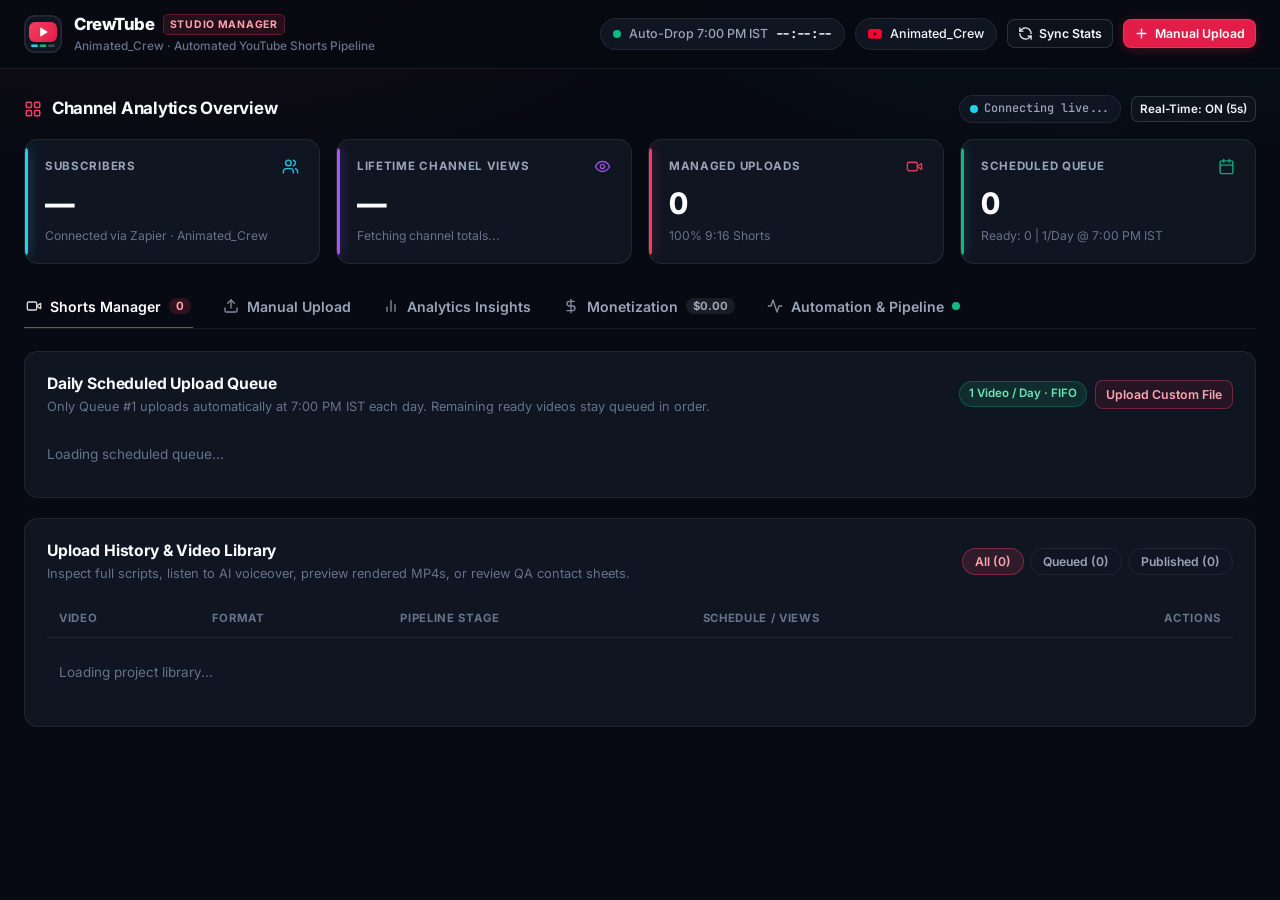
==== commit 9ad8a743: "feat(shorts): 100% 9:16 viral shorts retention engine, remove longform, queue 3 new viral shorts" ====
--- a/dashboard/static/index.html
+++ b/dashboard/static/index.html
@@ -358,100 +358,9 @@
     tr:last-child td { border-bottom: none; }
     tr:hover td { background: rgba(255, 255, 255, 0.02); }
 
-    /* Long-Form Widescreen Styles */
-    .thumb-widescreen {
-      width: 140px; height: 79px; border-radius: 9px; overflow: hidden;
-      background: #161d2f; border: 1px solid var(--border);
-      position: relative; cursor: pointer; flex-shrink: 0;
-      display: grid; place-items: center; color: var(--text-muted);
-    }
-    .thumb-widescreen img { width: 100%; height: 100%; object-fit: cover; display: block; }
-    .thumb-widescreen:hover .thumb-play { opacity: 1; }
-
-    .longform-hero {
-      background: linear-gradient(135deg, rgba(30, 41, 59, 0.75), rgba(15, 23, 42, 0.95));
-      border: 1px solid rgba(56, 189, 248, 0.32);
-      border-radius: var(--radius);
-      padding: 22px 24px;
-      margin-bottom: 22px;
-      position: relative;
-      overflow: hidden;
-    }
-    .longform-hero::before {
-      content: "";
-      position: absolute; right: -80px; top: -80px; width: 340px; height: 340px;
-      background: radial-gradient(circle, rgba(56, 189, 248, 0.14) 0%, transparent 70%);
-      pointer-events: none;
-    }
-    .longform-player-container {
-      background: #000;
-      border: 1px solid var(--border);
-      border-radius: 12px;
-      overflow: hidden;
-      position: relative;
-      aspect-ratio: 16 / 9;
-      width: 100%;
-      max-width: 860px;
-      margin: 0 auto 16px auto;
-      box-shadow: 0 14px 34px rgba(0, 0, 0, 0.55);
-    }
-    .longform-player-container video {
-      width: 100%; height: 100%; display: block; object-fit: contain; background: #000;
-    }
-
-    .chapter-card {
-      background: var(--card-inset);
-      border: 1px solid var(--border);
-      border-radius: 10px;
-      padding: 14px 16px;
-      transition: all 0.15s ease;
-      margin-bottom: 12px;
-    }
-    .chapter-card:hover {
-      border-color: var(--border-strong);
-      background: #0d1424;
-    }
-    .chapter-card.rendered {
-      border-left: 4px solid #10b981;
-    }
-    .chapter-card.audio-ready {
-      border-left: 4px solid #38bdf8;
-    }
-    .chapter-header {
-      display: flex; align-items: center; justify-content: space-between; gap: 12px; cursor: pointer; flex-wrap: wrap;
-    }
-    .chapter-body {
-      margin-top: 12px; padding-top: 12px; border-top: 1px solid rgba(255, 255, 255, 0.06);
-    }
-
-    .storyboard-grid {
-      display: grid;
-      grid-template-columns: repeat(auto-fill, minmax(280px, 1fr));
-      gap: 14px;
-    }
-    .storyboard-item {
-      background: var(--card-inset);
-      border: 1px solid var(--border);
-      border-radius: 10px;
-      overflow: hidden;
-      cursor: pointer;
-      transition: transform 0.15s ease, border-color 0.15s ease;
-    }
-    .storyboard-item:hover {
-      transform: translateY(-2px);
-      border-color: var(--cyan);
-    }
-    .storyboard-item img {
-      width: 100%; aspect-ratio: 16 / 9; object-fit: cover; display: block;
-    }
-    .storyboard-item .sb-caption {
-      padding: 8px 12px; font-size: 0.78rem; font-weight: 600; color: #e2e8f0;
-      white-space: nowrap; overflow: hidden; text-overflow: ellipsis;
-    }
-
     .lib-video-cell { display: flex; align-items: center; gap: 12px; min-width: 280px; }
     .lib-thumb {
-      width: 80px; height: 50px; border-radius: 8px; overflow: hidden;
+      width: 50px; height: 80px; aspect-ratio: 9/16; border-radius: 8px; overflow: hidden;
       background: #161d2f; border: 1px solid var(--border);
       position: relative; flex-shrink: 0; cursor: pointer; display: grid; place-items: center;
     }
@@ -488,7 +397,7 @@
       align-items: center; justify-content: center; min-height: 360px; margin-top: 12px;
     }
     .preview-video {
-      width: 100%; max-height: 360px; border-radius: 10px; background: #000;
+      aspect-ratio: 9/16; width: 100%; max-width: 270px; max-height: 480px; box-shadow: 0 8px 24px rgba(0,0,0,0.5); border-radius: 10px; background: #000;
       border: 1px solid var(--border);
     }
 
@@ -797,7 +706,7 @@
           <svg viewBox="0 0 24 24" fill="none" stroke="currentColor" stroke-width="2" stroke-linecap="round" stroke-linejoin="round"><path d="m22 8-6 4 6 4V8Z"/><rect x="2" y="6" width="14" height="12" rx="2"/></svg>
         </div>
         <div class="kpi-val" id="kpiUploads">0</div>
-        <div class="kpi-sub" id="kpiUploadsSub">Shorts: 0  |  Long: 0</div>
+        <div class="kpi-sub" id="kpiUploadsSub">100% 9:16 Shorts</div>
       </div>
 
       <div class="kpi-card kpi-emerald">
@@ -814,16 +723,8 @@
     <nav class="main-tabs" role="tablist">
       <button class="main-tab active" id="tabBtn-manager" onclick="switchTab('manager')" role="tab">
         <svg viewBox="0 0 24 24" fill="none" stroke="currentColor" stroke-width="2" stroke-linecap="round" stroke-linejoin="round"><path d="m22 8-6 4 6 4V8Z"/><rect x="2" y="6" width="14" height="12" rx="2"/></svg>
-        <span>Video Manager</span>
+        <span>Shorts Manager</span>
         <span class="tab-pill" id="tabQueueBadge">0</span>
-      </button>
-
-      <button class="main-tab" id="tabBtn-longform" onclick="switchTab('longform')" role="tab">
-        <svg viewBox="0 0 24 24" fill="none" stroke="currentColor" stroke-width="2" stroke-linecap="round" stroke-linejoin="round">
-          <rect x="2" y="3" width="20" height="14" rx="2"/><line x1="8" y1="21" x2="16" y2="21"/><line x1="12" y1="17" x2="12" y2="21"/>
-        </svg>
-        <span>Long-Form Videos</span>
-        <span class="tab-pill" id="tabLongformBadge" style="background:rgba(56,189,248,0.18);color:#7dd3fc;">1 Ready</span>
       </button>
 
       <button class="main-tab" id="tabBtn-upload" onclick="switchTab('upload')" role="tab">
@@ -919,168 +820,7 @@
     </section>
 
     <!-- ============================================================ -->
-    <!-- TAB: LONG-FORM VIDEOS (16:9 Widescreen Studio)               -->
-    <!-- ============================================================ -->
-    <section class="tab-panel" id="panel-longform">
-      <!-- Hero Header & Studio Status -->
-      <div class="longform-hero">
-        <div style="display:flex;justify-content:space-between;align-items:flex-start;flex-wrap:wrap;gap:14px;position:relative;z-index:2;">
-          <div style="max-width:760px;">
-            <div style="display:flex;align-items:center;gap:10px;margin-bottom:8px;flex-wrap:wrap;">
-              <span class="badge badge-cyan" style="font-weight:700;letter-spacing:0.04em;">16:9 FULL HD STUDIO</span>
-              <span class="badge badge-emerald">Twice-Weekly Automation Armed</span>
-              <span class="badge badge-muted" id="lfStorageBadge">D:\faceless-longform (314 GB Free)</span>
-            </div>
-            <h2 style="font-size:1.55rem;font-weight:800;color:#fff;margin-bottom:8px;letter-spacing:-0.02em;">Long-Form 3D Storytelling &amp; Documentaries</h2>
-            <p style="font-size:0.88rem;color:var(--text-secondary);line-height:1.55;margin:0;">
-              Full-length 10–15 minute cinematic true stories rendered in high-graphics 1080p widescreen (1920×1080 @ 24fps). Scheduled to drop every <strong>Tuesday &amp; Friday at 8:00 PM IST</strong> on <em>Animated_Crew</em>, with automated Google Drive backup and local D: drive storage protection.
-            </p>
-          </div>
-          <div style="display:flex;flex-direction:column;gap:8px;align-items:flex-end;">
-            <button class="btn btn-sm btn-outline-cyan" onclick="syncLongformToCloud()" id="btnLfCloudSync">
-              <svg width="14" height="14" viewBox="0 0 24 24" fill="none" stroke="currentColor" stroke-width="2"><path d="M21 15v4a2 2 0 0 1-2 2H5a2 2 0 0 1-2-2v-4"/><polyline points="17 8 12 3 7 8"/><line x1="12" y1="3" x2="12" y2="15"/></svg>
-              <span id="lfSyncBtnLabel">Google Drive Cloud Sync</span>
-            </button>
-            <div style="font-size:0.73rem;color:var(--text-muted);text-align:right;">Zero C: Drive Impact · Pure D: Storage</div>
-          </div>
-        </div>
-      </div>
-
-      <!-- Long-Form Studio KPI Metrics -->
-      <div class="kpi-grid" style="margin-bottom:20px;">
-        <div class="kpi-card kpi-cyan">
-          <div class="kpi-top">
-            <span class="kpi-label">Active Long-Form Story</span>
-            <svg viewBox="0 0 24 24" fill="none" stroke="currentColor" stroke-width="2"><polygon points="5 3 19 12 5 21 5 3"/></svg>
-          </div>
-          <div class="kpi-val" style="font-size:1.15rem;line-height:1.3;" id="lfStoryTitle">The Great Imposter</div>
-          <div class="kpi-sub" id="lfStorySub">Ferdinand Waldo Demara · 5 Acts</div>
-        </div>
-
-        <div class="kpi-card kpi-emerald">
-          <div class="kpi-top">
-            <span class="kpi-label">Rendered Master</span>
-            <svg viewBox="0 0 24 24" fill="none" stroke="currentColor" stroke-width="2"><circle cx="12" cy="12" r="10"/><polyline points="12 6 12 12 16 14"/></svg>
-          </div>
-          <div class="kpi-val" id="lfRenderedVal">Act 1 (1080p)</div>
-          <div class="kpi-sub" id="lfRenderedSub">25.5 MB · 78.4s · 24 fps Widescreen</div>
-        </div>
-
-        <div class="kpi-card kpi-purple">
-          <div class="kpi-top">
-            <span class="kpi-label">Release Schedule</span>
-            <svg viewBox="0 0 24 24" fill="none" stroke="currentColor" stroke-width="2"><rect x="3" y="4" width="18" height="18" rx="2"/><line x1="16" y1="2" x2="16" y2="6"/><line x1="8" y1="2" x2="8" y2="6"/><line x1="3" y1="10" x2="21" y2="10"/></svg>
-          </div>
-          <div class="kpi-val">Tue &amp; Fri 8 PM</div>
-          <div class="kpi-sub">Twice Weekly · Automated Drops</div>
-        </div>
-
-        <div class="kpi-card kpi-red">
-          <div class="kpi-top">
-            <span class="kpi-label">Narration Audio Built</span>
-            <svg viewBox="0 0 24 24" fill="none" stroke="currentColor" stroke-width="2"><path d="M12 1a3 3 0 0 0-3 3v8a3 3 0 0 0 6 0V4a3 3 0 0 0-3-3z"/><path d="M19 10v2a7 7 0 0 1-14 0v-2"/><line x1="12" y1="19" x2="12" y2="23"/><line x1="8" y1="23" x2="16" y2="23"/></svg>
-          </div>
-          <div class="kpi-val" id="lfAudioVal">5 / 5 Acts Ready</div>
-          <div class="kpi-sub" id="lfAudioSub">574s spoken audio (~15m runtime)</div>
-        </div>
-      </div>
-
-      <!-- Story Selector Chips -->
-      <div style="display:flex;align-items:center;justify-content:space-between;gap:12px;margin-bottom:14px;flex-wrap:wrap;">
-        <div style="font-size:0.86rem;font-weight:700;color:#fff;display:flex;align-items:center;gap:10px;flex-wrap:wrap;">
-          <span>Active Story:</span>
-          <div class="filter-pills" id="lfStorySelector" style="display:inline-flex;gap:6px;flex-wrap:wrap;"></div>
-        </div>
-        <div style="font-size:0.75rem;color:var(--text-muted);" id="lfStoryCountHint">2 Long-Form Stories Available</div>
-      </div>
-
-      <!-- Featured Master Video Player -->
-      <div class="panel">
-        <div class="panel-head">
-          <div>
-            <div class="panel-title" id="lfPlayerTitle">Master Video Player: The Great Imposter (Act 1)</div>
-            <div class="panel-sub" id="lfPlayerSub">1920×1080 16:9 Widescreen · Three.js 3D Scene · Kokoro AI Voice · Synchronized Word Captions</div>
-          </div>
-          <div style="display:flex;gap:8px;flex-wrap:wrap;align-items:center;">
-            <span class="badge badge-emerald">1080p Master Ready</span>
-            <a class="btn btn-sm" id="btnLfDownload" href="/media-longform/ferdinand-demara-great-imposter/renders/ch1.mp4" download="ferdinand-demara-ch1-1080p.mp4">Download MP4 (25.5 MB)</a>
-            <button class="btn btn-sm btn-crimson" onclick="openLongformUploadModal()">YouTube Upload Kit</button>
-          </div>
-        </div>
-
-        <div class="longform-player-container">
-          <video id="lfMainVideo" src="/media-longform/ferdinand-demara-great-imposter/renders/ch1.mp4" controls preload="metadata" poster="/media-longform/ferdinand-demara-great-imposter/review/ch1/t15.00.jpg"></video>
-        </div>
-      </div>
-
-      <!-- 5-Chapter Multi-Act Storyline Breakdown -->
-      <div class="panel">
-        <div class="panel-head">
-          <div>
-            <div class="panel-title" id="lfChaptersTitle">Multi-Act Storyline Breakdown (5 Chapters · ~15 Minutes)</div>
-            <div class="panel-sub" id="lfChaptersSub">The Fake Surgeon Who Performed Operations on Warships (Ferdinand Waldo Demara)</div>
-          </div>
-          <div style="display:flex;gap:8px;align-items:center;">
-            <span class="badge badge-cyan" id="lfChaptersBadge">5 Acts Total</span>
-          </div>
-        </div>
-
-        <div id="lfChapterList">
-          <div style="color:var(--text-muted);font-size:0.85rem;padding:12px 0;">Loading storyline chapters...</div>
-        </div>
-      </div>
-
-      <!-- 16:9 Storyboard QA Frames -->
-      <div class="panel">
-        <div class="panel-head">
-          <div>
-            <div class="panel-title">16:9 Storyboard QA Frames (1080p 3D High Graphics)</div>
-            <div class="panel-sub">Sample frames captured directly from the Three.js 3D rendering pipeline for quality inspection. Click any frame to inspect in full HD.</div>
-          </div>
-          <span class="badge badge-muted">6 Review Keyframes</span>
-        </div>
-
-        <div class="storyboard-grid" id="lfStoryboardGrid">
-          <div style="color:var(--text-muted);font-size:0.85rem;padding:12px 0;">Loading storyboard frames...</div>
-        </div>
-      </div>
-
-      <!-- Long-Form Pipeline & Storage Architecture Info -->
-      <div class="panel">
-        <div class="panel-head">
-          <div>
-            <div class="panel-title">Long-Form Pipeline &amp; Storage Architecture</div>
-            <div class="panel-sub">Isolated storage strategy designed to never consume C: drive space while streaming to YouTube &amp; Google Drive</div>
-          </div>
-        </div>
-        <div style="display:grid;grid-template-columns:repeat(auto-fit,minmax(280px,1fr));gap:14px;">
-          <div style="background:var(--card-inset);border:1px solid var(--border);border-radius:10px;padding:14px;">
-            <div style="font-size:0.75rem;font-weight:700;color:var(--cyan);text-transform:uppercase;margin-bottom:6px;">Storage Isolation</div>
-            <div style="font-size:0.95rem;font-weight:700;color:#fff;margin-bottom:4px;">D:\faceless-longform (314 GB Free)</div>
-            <div style="font-size:0.78rem;color:var(--text-secondary);line-height:1.45;">
-              All heavy 1080p video renders, WAV audio stems, and review frames are written exclusively to the D: drive, ensuring primary system C: drive storage remains untouched.
-            </div>
-          </div>
-          <div style="background:var(--card-inset);border:1px solid var(--border);border-radius:10px;padding:14px;">
-            <div style="font-size:0.75rem;font-weight:700;color:var(--emerald);text-transform:uppercase;margin-bottom:6px;">Cloud Archival</div>
-            <div style="font-size:0.95rem;font-weight:700;color:#fff;margin-bottom:4px;">Google Drive Storage Sync</div>
-            <div style="font-size:0.78rem;color:var(--text-secondary);line-height:1.45;">
-              Master renders and metadata automatically archive to Google Drive cloud storage upon completion, creating redundant cloud backups for global review.
-            </div>
-          </div>
-          <div style="background:var(--card-inset);border:1px solid var(--border);border-radius:10px;padding:14px;">
-            <div style="font-size:0.75rem;font-weight:700;color:var(--purple);text-transform:uppercase;margin-bottom:6px;">Autonomous Release Cadence</div>
-            <div style="font-size:0.95rem;font-weight:700;color:#fff;margin-bottom:4px;">Twice Weekly: Tue &amp; Fri @ 8:00 PM IST</div>
-            <div style="font-size:0.78rem;color:var(--text-secondary);line-height:1.45;">
-              Long-form stories are released every Tuesday and Friday evening. Daily 7:00 PM IST Shorts continue publishing autonomously without interference.
-            </div>
-          </div>
-        </div>
-      </div>
-    </section>
-
-    <!-- ============================================================ -->
-    <!-- TAB 2: MANUAL UPLOAD STUDIO                                  -->
+    <!-- TAB 2: MANUAL UPLOAD STUDIO (9:16 Shorts)                    -->
     <!-- ============================================================ -->
     <section class="tab-panel" id="panel-upload">
       <div class="upload-studio-grid">
@@ -1089,25 +829,25 @@
           <div class="panel-head" style="margin-bottom:12px;">
             <div>
               <div class="panel-title">Select Video Source</div>
-              <div class="panel-sub">Publish any queued project early or upload your own MP4 file.</div>
+              <div class="panel-sub">Publish queued viral Shorts or stage a custom 9:16 vertical MP4 file directly to YouTube.</div>
             </div>
           </div>
 
           <div class="mode-switch">
             <button type="button" class="mode-btn active" id="tabQueuedBtn" onclick="setManualMode('queued')">
               <svg width="14" height="14" viewBox="0 0 24 24" fill="none" stroke="currentColor" stroke-width="2"><rect x="3" y="4" width="18" height="18" rx="2"/><path d="M3 10h18"/></svg>
-              <span>Ready / Queued Short</span>
+              <span>Library Shorts</span>
             </button>
             <button type="button" class="mode-btn" id="tabCustomBtn" onclick="setManualMode('custom')">
               <svg width="14" height="14" viewBox="0 0 24 24" fill="none" stroke="currentColor" stroke-width="2"><path d="M21 15v4a2 2 0 0 1-2 2H5a2 2 0 0 1-2-2v-4"/><polyline points="17 8 12 3 7 8"/><line x1="12" y1="3" x2="12" y2="15"/></svg>
-              <span>Custom MP4 File</span>
+              <span>Custom Vertical MP4 File</span>
             </button>
           </div>
 
           <div id="queuedSelectWrap">
             <div class="form-group">
               <div class="form-label">
-                <span>Queued Project</span>
+                <span>Select Short</span>
                 <span class="mono" id="selectedMp4Info" style="color:var(--emerald);"></span>
               </div>
               <select class="form-control" id="manualSlugSelect" onchange="onManualSlugChanged(false)"></select>
@@ -1118,8 +858,8 @@
             <label class="dropzone" for="manualFileInput" id="customDropzone">
               <input type="file" id="manualFileInput" accept="video/mp4,video/quicktime,video/webm,video/x-matroska,.mp4,.mov,.mkv,.webm" style="display:none;" onclick="this.value=''" onchange="onCustomFileSelected(this)" />
               <svg width="28" height="28" viewBox="0 0 24 24" fill="none" stroke="#9aa5b8" stroke-width="1.8" style="margin-bottom:8px;"><path d="M21 15v4a2 2 0 0 1-2 2H5a2 2 0 0 1-2-2v-4"/><polyline points="17 8 12 3 7 8"/><line x1="12" y1="3" x2="12" y2="15"/></svg>
-              <div id="customFileDropText" style="font-weight:600;font-size:0.86rem;color:#fff;">Click or drop a local .mp4 / .mov / .webm file here</div>
-              <div style="font-size:0.75rem;color:var(--text-muted);margin-top:4px;">Up to 480 MB (≤ 120 MB fastest) · Stages automatically and uploads to Animated_Crew via Zapier</div>
+              <div id="customFileDropText" style="font-weight:600;font-size:0.86rem;color:#fff;">Click or drop a local 9:16 vertical Short (.mp4 / .mov / .webm)</div>
+              <div style="font-size:0.75rem;color:var(--text-muted);margin-top:4px;">9:16 YouTube Shorts (1080×1920) · Direct cloud staging with automatic YouTube upload via Zapier</div>
             </label>
           </div>
 
@@ -1939,7 +1679,7 @@
         if (stage.dataset.previewKey === key) return;
         stage.dataset.previewKey = key;
         if (customFileObjectUrl) {
-          stage.innerHTML = `<video class="preview-video" src="${customFileObjectUrl}" controls playsinline></video>`;
+          stage.innerHTML = `<video class="preview-video" style="max-height:360px;width:100%;object-fit:contain;border-radius:10px;background:#000;" src="${customFileObjectUrl}" controls playsinline></video>`;
         } else {
           stage.innerHTML = `<div style="color:var(--text-muted);font-size:0.82rem;text-align:center;">Choose an .mp4 / .mov / .webm file above to preview it here</div>`;
         }
@@ -1958,7 +1698,10 @@
       if (stage.dataset.previewKey === key) return;
       stage.dataset.previewKey = key;
       if (p.mp4_url) {
-        stage.innerHTML = `<video class="preview-video" src="${escapeHtml(p.mp4_url)}" ${p.cover_url ? `poster="${escapeHtml(p.cover_url)}"` : ""} controls playsinline></video>`;
+        const aspectStyle = p.is_longform
+          ? "style='aspect-ratio:16/9;width:100%;max-height:360px;object-fit:contain;background:#000;border-radius:10px;border:1px solid var(--border);'"
+          : "";
+        stage.innerHTML = `<video class="preview-video" ${aspectStyle} src="${escapeHtml(p.mp4_url)}" ${p.cover_url ? `poster="${escapeHtml(p.cover_url)}"` : ""} controls playsinline></video>`;
       } else if (p.cover_url || p.sheet_url) {
         stage.innerHTML = `<img src="${escapeHtml(p.cover_url || p.sheet_url)}" style="max-height:340px;border-radius:10px;border:1px solid var(--border);" alt="Preview" />`;
       } else {
@@ -1991,9 +1734,9 @@
       customFileObjectUrl = URL.createObjectURL(file);
       const mb = (file.size / (1024 * 1024)).toFixed(2);
       const dropText = document.getElementById("customFileDropText");
-      if (file.size > 480 * 1024 * 1024) {
-        dropText.textContent = `Too large: ${file.name} (${mb} MB > 480 MB limit)`;
-        showToast("Video exceeds 480 MB limit — compress before uploading");
+      if (file.size > 1000 * 1024 * 1024) {
+        dropText.textContent = `Too large: ${file.name} (${mb} MB > 1000 MB limit)`;
+        showToast("Video exceeds 1000 MB limit — compress before uploading");
       } else if (file.size < 4096) {
         dropText.textContent = `Invalid file: ${file.name} (${file.size} bytes)`;
         showToast("Video file is empty or corrupted (< 4 KB)");
@@ -2002,12 +1745,13 @@
       }
 
       if (!customFormDraft.dirty) {
-        const stem = file.name.replace(/\.[^.]+$/, "").replace(/[-_]+/g, " ").replace(/\s+/g, " ").trim() || "CrewTube Short";
-        const autoTitle = (`${stem} #Shorts`).slice(0, 100);
-        const autoDesc = `${stem}\n\n#Shorts #YouTubeShorts #Viral`;
+        const stem = file.name.replace(/\.[^.]+$/, "").replace(/[-_]+/g, " ").replace(/\s+/g, " ").trim() || "CrewTube Video";
+        const autoTitle = stem.slice(0, 100);
+        const autoDesc = `${stem}\n\n#Animation #Documentary #Story`;
         document.getElementById("manualTitleInput").value = autoTitle;
         document.getElementById("manualDescInput").value = autoDesc;
-        document.getElementById("manualTagsInput").value = customFormDraft.tags || "Shorts, Animation, YouTubeShorts, Viral";
+        document.getElementById("manualTagsInput").value = customFormDraft.tags || "Animation, History, TrueStory, Documentary";
+        document.getElementById("manualCategorySelect").value = "27";
         customFormDraft.title = autoTitle;
         customFormDraft.description = autoDesc;
         updateTitleCounter();
@@ -2022,19 +1766,29 @@
 
     function populateManualSelector(projects) {
       const select = document.getElementById("manualSlugSelect");
+      if (!select) return;
       const prev = select.value;
-      const uploadable = projects.filter(p => !p.is_posted);
-      if (!uploadable.length) {
-        select.innerHTML = `<option value="">No queued videos available</option>`;
+      const shortUploadable = (projects || []).filter(p => !p.is_posted);
+
+      if (!shortUploadable.length) {
+        select.innerHTML = `<option value="">No queued Shorts available</option>`;
         return;
       }
-      select.innerHTML = uploadable.map(p => {
+
+      let html = `<optgroup label="📱 Viral Shorts (9:16 Vertical · 1080×1920)">`;
+      html += shortUploadable.map(p => {
         const qTag = p.queue_order ? `#${p.queue_order} · ` : "";
         const readyTag = p.ready_to_upload ? `${p.mp4_size_mb} MB` : "Rendering";
         return `<option value="${escapeHtml(p.slug)}">${qTag}${escapeHtml(p.title)} (${readyTag})</option>`;
       }).join("");
-      if (prev && uploadable.some(p => p.slug === prev)) select.value = prev;
-      else select.value = uploadable[0].slug;
+      html += `</optgroup>`;
+
+      select.innerHTML = html;
+      if (prev && shortUploadable.some(p => p.slug === prev)) {
+        select.value = prev;
+      } else if (shortUploadable.length > 0) {
+        select.value = shortUploadable[0].slug;
+      }
 
       if (!queuedFormDirty && manualMode === "queued") onManualSlugChanged(false);
     }
@@ -2047,15 +1801,16 @@
         renderManualPreview();
         return;
       }
+      const isLf = Boolean(p.is_longform);
       document.getElementById("selectedMp4Info").textContent = p.ready_to_upload
-        ? `Ready · ${p.mp4_size_mb} MB`
+        ? `${isLf ? "16:9 1080p Master · " : ""}${p.mp4_size_mb} MB`
         : "Rendering MP4...";
       if (!preserveInputs) {
         document.getElementById("manualTitleInput").value = p.youtube_title || p.title || "";
         document.getElementById("manualDescInput").value = p.youtube_description || "";
-        document.getElementById("manualTagsInput").value = (p.youtube_tags || []).join(", ");
+        document.getElementById("manualTagsInput").value = Array.isArray(p.youtube_tags) ? p.youtube_tags.join(", ") : (p.youtube_tags || "");
         document.getElementById("manualPrivacySelect").value = p.privacy_status || "public";
-        document.getElementById("manualCategorySelect").value = p.category_id || "23";
+        document.getElementById("manualCategorySelect").value = p.category_id || (isLf ? "27" : "23");
         queuedFormDirty = false;
         updateTitleCounter();
       }
@@ -2065,7 +1820,8 @@
     function loadSlugIntoManualUploader(slug) {
       switchTab("upload");
       setManualMode("queued");
-      document.getElementById("manualSlugSelect").value = slug;
+      const sel = document.getElementById("manualSlugSelect");
+      if (sel) sel.value = slug;
       queuedFormDirty = false;
       onManualSlugChanged(false);
       window.scrollTo({ top: 0, behavior: "smooth" });
@@ -2261,7 +2017,7 @@
           const file = document.getElementById("manualFileInput").files[0];
           if (!file) throw new Error("Choose an .mp4 / .mov / .webm file from your computer first.");
           if (file.size < 4096) throw new Error("Selected file is empty or corrupted (< 4 KB).");
-          if (file.size > 480 * 1024 * 1024) throw new Error("Video exceeds 480 MB temporary host limit. Compress below 200 MB first.");
+          if (file.size > 1000 * 1024 * 1024) throw new Error("Video exceeds 1000 MB limit. Compress below 500 MB first.");
           if (!confirm(`Upload "${file.name}" to Animated_Crew as ${privacy_status.toUpperCase()}?`)) {
             setUploadButtonBusy(false);
             return;
@@ -2463,9 +2219,8 @@
       document.getElementById("kpiViewsSub").textContent = `${fmtNum(newLikes)} likes · ${fmtNum(newComments)} comments · ${s.engagement_rate || 0}% rate`;
 
       const shortsCount = s.shorts_count ?? s.total_videos ?? 0;
-      const longCount = s.long_count ?? 0;
       document.getElementById("kpiUploads").textContent = fmtNum(s.total_videos || 0);
-      document.getElementById("kpiUploadsSub").textContent = `Shorts: ${shortsCount}  |  Long: ${longCount}`;
+      document.getElementById("kpiUploadsSub").textContent = `${shortsCount} Published Shorts`;
 
       document.getElementById("kpiQueue").textContent = fmtNum(qs.queued_count || 0);
       document.getElementById("kpiQueueSub").textContent = nextUp
@@ -2881,319 +2636,6 @@
       if (sa.studio_realtime_url) document.getElementById("studioRealtimeLink").href = sa.studio_realtime_url;
     }
 
-    /* ============================================================ */
-    /* Render Long-Form Videos Section                              */
-    /* ============================================================ */
-    let currentLongformData = null;
-    let expandedChapters = {};
-    let selectedStoryIndex = 0;
-
-    function selectLongformStory(idx) {
-      selectedStoryIndex = idx;
-      if (currentLongformData) renderLongform(currentLongformData);
-    }
-
-    function toggleChapterDetails(chNum) {
-      expandedChapters[chNum] = !expandedChapters[chNum];
-      const bodyEl = document.getElementById(`chBody-${chNum}`);
-      const iconEl = document.getElementById(`chIcon-${chNum}`);
-      if (bodyEl) bodyEl.style.display = expandedChapters[chNum] ? "block" : "none";
-      if (iconEl) iconEl.style.transform = expandedChapters[chNum] ? "rotate(180deg)" : "rotate(0deg)";
-    }
-
-    function renderLongform(lf) {
-      currentLongformData = lf || {};
-      const stories = lf?.stories || [];
-      const queue = lf?.queue || [];
-      const sched = lf?.schedule || {};
-
-      // Story Selector Chips
-      const selContainer = document.getElementById("lfStorySelector");
-      const countHint = document.getElementById("lfStoryCountHint");
-      if (selContainer && stories.length > 0) {
-        if (selectedStoryIndex >= stories.length) selectedStoryIndex = 0;
-        selContainer.innerHTML = stories.map((s, idx) => `
-          <button class="filter-pill ${idx === selectedStoryIndex ? 'active' : ''}" onclick="selectLongformStory(${idx})">
-            ${escapeHtml(s.title || s.slug)}
-          </button>
-        `).join("");
-        if (countHint) countHint.textContent = `${stories.length} Long-Form Stories In Library`;
-      }
-
-      const activeStory = stories[selectedStoryIndex] || stories[0] || (queue[0] ? { title: queue[0].title, slug: queue[0].slug } : null);
-
-      // Badge in Navigation Tab
-      const tabBadge = document.getElementById("tabLongformBadge");
-      if (tabBadge) {
-        if (stories.length > 0) {
-          const renderedCount = stories.filter(s => s.has_render).length;
-          tabBadge.textContent = renderedCount > 0 ? `${renderedCount} Ready` : `${stories.length} Story`;
-        } else {
-          tabBadge.textContent = "Tue & Fri";
-        }
-      }
-
-      // Storage & Cloud badge
-      const stBadge = document.getElementById("lfStorageBadge");
-      if (stBadge && sched.storage_location) {
-        stBadge.textContent = `${sched.storage_location}`;
-      }
-
-      // Titles & Subtitles for active story
-      const pTitle = document.getElementById("lfPlayerTitle");
-      if (pTitle && activeStory) {
-        pTitle.textContent = `Master Video Player: ${activeStory.title} (Act 1)`;
-      }
-      const pSub = document.getElementById("lfPlayerSub");
-      if (pSub && activeStory) {
-        pSub.textContent = `1920×1080 16:9 Widescreen · Three.js 3D Scene · Kokoro AI Voice · Synchronized Word Captions`;
-      }
-      const chTitle = document.getElementById("lfChaptersTitle");
-      if (chTitle && activeStory) {
-        chTitle.textContent = `Multi-Act Storyline Breakdown (${activeStory.total_chapters || 5} Chapters · ~15 Minutes)`;
-      }
-      const chSub = document.getElementById("lfChaptersSub");
-      if (chSub && activeStory) {
-        chSub.textContent = activeStory.topic || activeStory.title;
-      }
-
-      // KPIs
-      if (activeStory) {
-        const titleEl = document.getElementById("lfStoryTitle");
-        if (titleEl) titleEl.textContent = activeStory.title || "The Great Imposter";
-        const subEl = document.getElementById("lfStorySub");
-        if (subEl) subEl.textContent = `${activeStory.topic || activeStory.title} · ${activeStory.total_chapters || 5} Acts`;
-      }
-
-      const rendVal = document.getElementById("lfRenderedVal");
-      const rendSub = document.getElementById("lfRenderedSub");
-      if (activeStory && activeStory.has_render) {
-        if (rendVal) rendVal.textContent = "Act 1 Master (1080p)";
-        if (rendSub) rendSub.textContent = `${activeStory.mp4_size_mb || 25.5} MB · ${activeStory.duration_sec || 78.4}s · 24 fps`;
-      } else {
-        if (rendVal) rendVal.textContent = "In Pipeline";
-        if (rendSub) rendSub.textContent = "Narration audio ready";
-      }
-
-      const audioVal = document.getElementById("lfAudioVal");
-      const audioSub = document.getElementById("lfAudioSub");
-      if (activeStory && activeStory.chapters) {
-        const audioCount = activeStory.chapters.filter(c => c.status === "audio_ready" || c.status === "rendered").length;
-        if (audioVal) audioVal.textContent = `${audioCount} / ${activeStory.chapters.length} Acts Built`;
-        const totalDur = activeStory.chapters.reduce((acc, c) => acc + (c.duration_sec || 0), 0);
-        if (audioSub) audioSub.textContent = `${Math.round(totalDur)}s spoken audio (~15m runtime)`;
-      }
-
-      // Main video player
-      const vidEl = document.getElementById("lfMainVideo");
-      const dlBtn = document.getElementById("btnLfDownload");
-      if (activeStory && activeStory.mp4_url) {
-        if (vidEl && vidEl.getAttribute("src") !== activeStory.mp4_url) {
-          vidEl.src = activeStory.mp4_url;
-        }
-        if (activeStory.thumb_url && vidEl) {
-          vidEl.poster = activeStory.thumb_url;
-        }
-        if (dlBtn) {
-          dlBtn.href = activeStory.mp4_url;
-          dlBtn.download = activeStory.mp4_name || `${activeStory.slug}-ch1.mp4`;
-          dlBtn.style.display = "inline-flex";
-        }
-      } else if (vidEl) {
-        vidEl.removeAttribute("src");
-        if (activeStory && activeStory.thumb_url) vidEl.poster = activeStory.thumb_url;
-        if (dlBtn) dlBtn.style.display = "none";
-      }
-
-      // Chapters List
-      const chContainer = document.getElementById("lfChapterList");
-      if (chContainer && activeStory && activeStory.chapters) {
-        chContainer.innerHTML = activeStory.chapters.map(ch => {
-          const isRendered = ch.status === "rendered";
-          const hasAudio = Boolean(ch.narration_url);
-          const isExpanded = Boolean(expandedChapters[ch.chapter]);
-
-          let statusBadge = `<span class="badge badge-muted">Scripted</span>`;
-          if (isRendered) {
-            statusBadge = `<span class="badge badge-emerald">Rendered 1080p MP4</span>`;
-          } else if (hasAudio) {
-            statusBadge = `<span class="badge badge-cyan">Voice &amp; Timings Ready</span>`;
-          }
-
-          const linesPreview = (ch.script_lines || []).map((l, idx) => `
-            <div style="padding:6px 9px;margin-bottom:5px;border-radius:6px;background:rgba(255,255,255,0.02);font-size:0.79rem;color:#cbd5e1;">
-              <span style="font-family:monospace;color:var(--cyan);font-size:0.71rem;margin-right:8px;">#${idx+1}</span>
-              ${escapeHtml(l.text || l)}
-            </div>
-          `).join("");
-
-          return `
-            <div class="chapter-card ${isRendered ? 'rendered' : (hasAudio ? 'audio-ready' : '')}">
-              <div class="chapter-header" onclick="toggleChapterDetails(${ch.chapter})">
-                <div style="display:flex;align-items:center;gap:12px;min-width:0;">
-                  <span class="badge ${isRendered ? 'badge-emerald' : 'badge-cyan'}" style="font-weight:700;">Act ${ch.chapter}</span>
-                  <div>
-                    <div style="font-weight:700;color:#fff;font-size:0.92rem;">${escapeHtml(ch.title)}</div>
-                    <div style="font-size:0.78rem;color:var(--text-muted);margin-top:2px;">${escapeHtml(ch.summary || "")}</div>
-                  </div>
-                </div>
-
-                <div style="display:flex;align-items:center;gap:10px;flex-wrap:wrap;">
-                  <span class="mono" style="font-size:0.78rem;color:var(--text-secondary);">${fmtSecLabel(ch.duration_sec)}</span>
-                  ${statusBadge}
-                  <svg id="chIcon-${ch.chapter}" style="transform:${isExpanded ? 'rotate(180deg)' : 'rotate(0deg)'};transition:transform 0.2s ease;" width="16" height="16" viewBox="0 0 24 24" fill="none" stroke="currentColor" stroke-width="2"><polyline points="6 9 12 15 18 9"/></svg>
-                </div>
-              </div>
-
-              <div class="chapter-body" id="chBody-${ch.chapter}" style="display:${isExpanded ? 'block' : 'none'};">
-                ${ch.narration_url ? `
-                  <div style="margin-bottom:12px;background:#060913;padding:10px 14px;border-radius:8px;border:1px solid rgba(255,255,255,0.05);">
-                    <div style="display:flex;justify-content:space-between;align-items:center;margin-bottom:6px;">
-                      <span style="font-size:0.76rem;font-weight:700;color:var(--cyan);text-transform:uppercase;letter-spacing:0.04em;">Kokoro AI Voice Narration (Master Audio)</span>
-                      <span class="mono" style="font-size:0.74rem;color:var(--text-muted);">${fmtSecLabel(ch.duration_sec)}</span>
-                    </div>
-                    <audio controls src="${escapeHtml(ch.narration_url)}" style="width:100%;height:32px;"></audio>
-                  </div>
-                ` : ""}
-
-                <div style="display:flex;justify-content:space-between;align-items:center;margin-bottom:8px;">
-                  <span style="font-size:0.78rem;font-weight:700;color:var(--text-secondary);">Narration Script (${(ch.script_lines || []).length} Cuts)</span>
-                  <span class="mono" style="font-size:0.72rem;color:var(--text-muted);">Word Timings Aligned</span>
-                </div>
-                <div style="max-height:220px;overflow-y:auto;background:#05070e;border:1px solid var(--border);border-radius:8px;padding:8px;">
-                  ${linesPreview || '<div style="color:var(--text-muted);font-size:0.78rem;padding:8px;">No lines available.</div>'}
-                </div>
-              </div>
-            </div>
-          `;
-        }).join("");
-      }
-
-      // Storyboard frames grid
-      const sbGrid = document.getElementById("lfStoryboardGrid");
-      if (sbGrid) {
-        const frames = (activeStory?.preview_frames && activeStory.preview_frames.length)
-          ? activeStory.preview_frames
-          : [];
-        if (frames.length > 0) {
-          const frameLabels = activeStory.slug.includes("victor-lustig")
-            ? [
-                "Scene 01: Paris 1925 Hotel Suite",
-                "Scene 02: 7,000 Tons Scrap Order",
-                "Scene 03: The Tycoons Summoned",
-                "Scene 04: The Debonair Host",
-                "Scene 05: Forged Wax Seals",
-                "Scene 06: A King's Ransom"
-              ]
-            : [
-                "Scene 01: Korean Strait Sickbay",
-                "Scene 02: Demara Studying Manual",
-                "Scene 03: Surgical Ward Prep",
-                "Scene 04: Operating Under Pressure",
-                "Scene 05: The Miracle Extraction",
-                "Scene 06: Con Artist Resolution"
-              ];
-          sbGrid.innerHTML = frames.map((fUrl, idx) => {
-            const label = frameLabels[idx] || `Keyframe ${idx + 1}`;
-            return `
-              <div class="storyboard-item" onclick="openImageModal('${escapeHtml(fUrl)}', '${escapeHtml(label)}')">
-                <img src="${escapeHtml(fUrl)}" alt="${escapeHtml(label)}" loading="lazy" />
-                <div class="sb-caption">
-                  <span>${escapeHtml(label)}</span>
-                  <span class="mono" style="color:var(--cyan);font-size:0.72rem;">1080p 16:9</span>
-                </div>
-              </div>
-            `;
-          }).join("");
-        } else {
-          sbGrid.innerHTML = `<div style="grid-column:1/-1;text-align:center;color:var(--text-muted);padding:24px;">Rendering storyboard frames...</div>`;
-        }
-      }
-    }
-
-    async function syncLongformToCloud() {
-      const btnLbl = document.getElementById("lfSyncBtnLabel");
-      if (btnLbl) btnLbl.textContent = "Syncing Google Drive...";
-      try {
-        const res = await fetch("/api/longform", { cache: "no-store" });
-        if (!res.ok) throw new Error(`HTTP ${res.status}`);
-        const lf = await res.json();
-        renderLongform(lf);
-        showToast("Long-form assets synchronized to Google Drive archive!");
-      } catch (err) {
-        showToast("Sync failed: " + err.message);
-      } finally {
-        if (btnLbl) btnLbl.textContent = "Google Drive Cloud Sync";
-      }
-    }
-
-    function openLongformUploadModal() {
-      const activeStory = currentLongformData?.stories?.[selectedStoryIndex] || currentLongformData?.stories?.[0];
-      const q = (currentLongformData?.queue || []).find(item => item.slug === activeStory?.slug) || currentLongformData?.queue?.[0] || {};
-      const meta = q.youtube_metadata || {
-        title: q.youtube_title || activeStory?.title || "Long-Form Video Documentary",
-        description: q.youtube_description || "Twice-weekly documentary story on Animated_Crew.",
-        tags: q.youtube_tags || ["Documentary", "TrueStory", "History"],
-        privacy_status: q.privacy_status || "public",
-        category_id: q.category_id || "27",
-      };
-
-      const title = meta.title || "Long-Form Video";
-      const desc = typeof meta.description === "string" ? meta.description.replace(/\\n/g, "\n") : "";
-      const tags = Array.isArray(meta.tags) ? meta.tags.join(", ") : (meta.tags || "");
-      const mp4Url = activeStory?.mp4_url || q.mp4_url || "";
-      const mp4Size = activeStory?.mp4_size_mb || q.size_mb || "--";
-
-      document.getElementById("modalTitle").textContent = `${activeStory?.title || "Long-Form Video"} — YouTube Upload Kit`;
-      document.getElementById("modalBody").innerHTML = `
-        <div class="script-modal-grid">
-          <div>
-            <div style="font-size:0.86rem;font-weight:700;color:#fff;margin-bottom:8px;">16:9 Widescreen Master Preview</div>
-            <div style="background:#000;border:1px solid var(--border);border-radius:10px;overflow:hidden;aspect-ratio:16/9;margin-bottom:12px;">
-              ${mp4Url ? `<video src="${escapeHtml(mp4Url)}" controls playsinline style="width:100%;height:100%;object-fit:contain;"></video>` : `<div style="display:flex;align-items:center;justify-content:center;height:100%;color:var(--text-muted);">Video rendering...</div>`}
-            </div>
-            <div style="display:flex;gap:8px;flex-wrap:wrap;">
-              ${mp4Url ? `<a class="btn btn-sm" href="${escapeHtml(mp4Url)}" download="${escapeHtml(activeStory?.slug || 'video')}-ch1-1080p.mp4">Download Master MP4 (${mp4Size} MB)</a>` : ""}
-              <span class="badge badge-emerald" style="display:inline-flex;align-items:center;">1920×1080 @ 24 fps</span>
-            </div>
-          </div>
-
-          <div>
-            <div style="font-size:0.86rem;font-weight:700;color:#fff;margin-bottom:8px;">YouTube Video Metadata</div>
-            <div class="form-group">
-              <div class="form-label">
-                <span>Title</span>
-                <button type="button" class="btn btn-xs" onclick="copyText(document.getElementById('lfYtTitle').value, 'Title')">Copy</button>
-              </div>
-              <input class="form-control" id="lfYtTitle" value="${escapeHtml(title)}" />
-            </div>
-
-            <div class="form-group">
-              <div class="form-label">
-                <span>Description (with Chapters)</span>
-                <button type="button" class="btn btn-xs" onclick="copyText(document.getElementById('lfYtDesc').value, 'Description')">Copy</button>
-              </div>
-              <textarea class="form-control" id="lfYtDesc" style="min-height:120px;">${escapeHtml(desc)}</textarea>
-            </div>
-
-            <div class="form-group">
-              <div class="form-label">
-                <span>Tags</span>
-                <button type="button" class="btn btn-xs" onclick="copyText(document.getElementById('lfYtTags').value, 'Tags')">Copy</button>
-              </div>
-              <input class="form-control" id="lfYtTags" value="${escapeHtml(tags)}" />
-            </div>
-
-            <div style="display:flex;gap:8px;margin-top:12px;align-items:center;">
-              <span class="badge badge-cyan">Scheduled Drop: Tue &amp; Fri @ 8:00 PM IST</span>
-              <button class="btn btn-sm btn-crimson" onclick="showToast('Video is scheduled in queue for Tuesday / Friday 8:00 PM IST drop!')">Publish Now</button>
-            </div>
-          </div>
-        </div>
-      `;
-      document.getElementById("previewModal").classList.add("open");
-    }
-
     /* Render Analytics Tab */
     function renderAnalytics(yt) {
       renderStudioAnalytics(yt);
@@ -3650,7 +3092,6 @@
         currentOverviewData = data;
         projectsBySlug = {};
         (data.projects || []).forEach(p => { projectsBySlug[p.slug] = p; });
-
         renderKpis(data);
         renderQueueList(data.projects || []);
         renderLibraryTable(data.projects || []);
@@ -3659,7 +3100,6 @@
         renderMonetization(data.monetization || {});
         renderAutomation(data.automation || {}, data.queue_summary || {});
         renderHealth(data.system_health || []);
-        renderLongform(data.longform || {});
         if (!activeCustomXhr) {
           renderUploadStatus(data.queue_summary?.upload_job);
         }
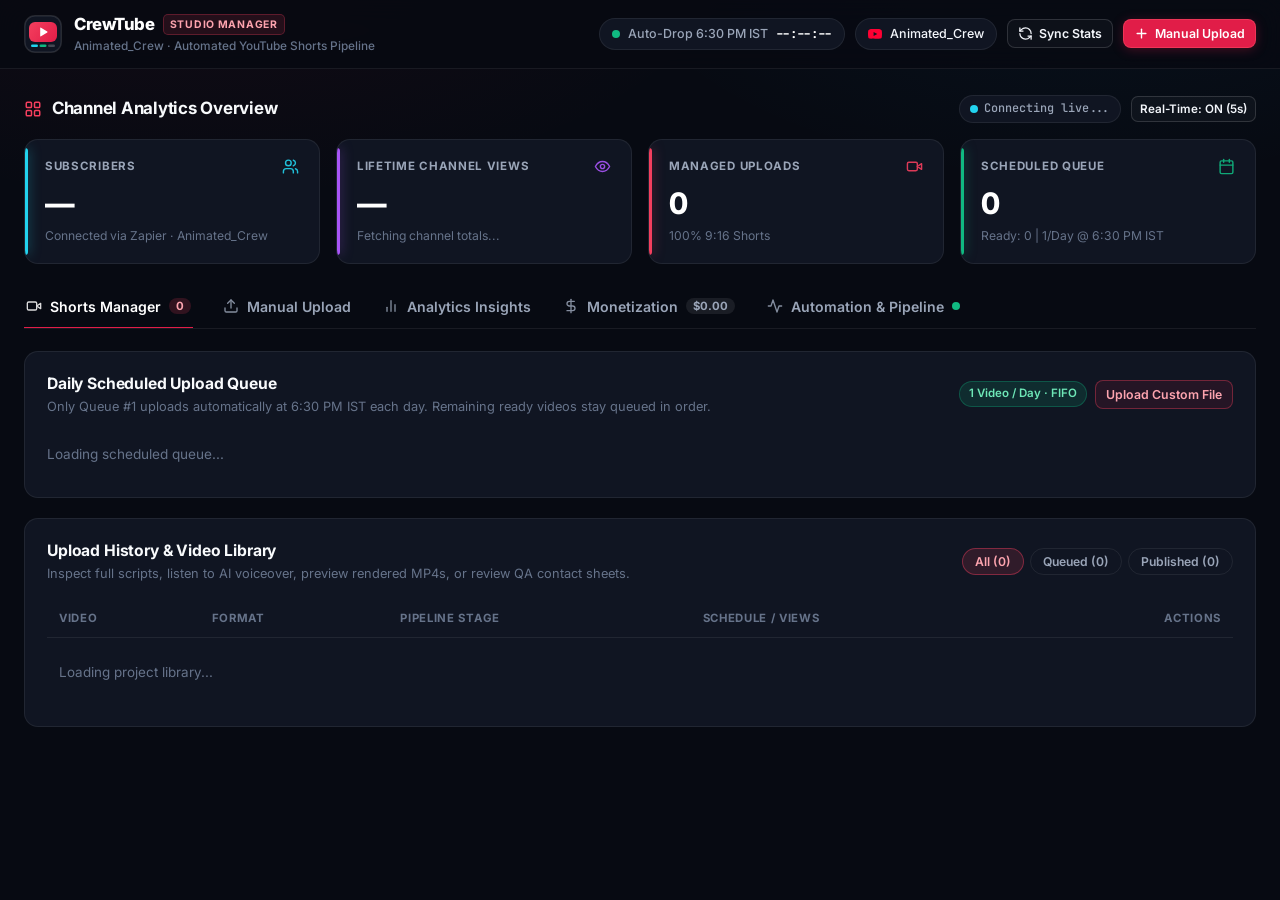
==== commit d66a5710: "Update daily upload schedule from 7:00 PM to 6:30 PM IST" ====
--- a/dashboard/static/index.html
+++ b/dashboard/static/index.html
@@ -634,9 +634,9 @@
       </a>
 
       <div class="nav-right">
-        <div class="status-pill" id="headerSchedulePill" title="Daily 7:00 PM IST FIFO auto-upload schedule">
+        <div class="status-pill" id="headerSchedulePill" title="Daily 6:30 PM IST FIFO auto-upload schedule">
           <span class="dot dot-emerald" id="headerScheduleDot"></span>
-          <span id="headerScheduleLabel">Auto-Drop 7:00 PM IST</span>
+          <span id="headerScheduleLabel">Auto-Drop 6:30 PM IST</span>
           <span class="mono" style="color:#fff;font-weight:700;" id="headerCountdown">--:--:--</span>
         </div>
 
@@ -715,7 +715,7 @@
           <svg viewBox="0 0 24 24" fill="none" stroke="currentColor" stroke-width="2" stroke-linecap="round" stroke-linejoin="round"><rect x="3" y="4" width="18" height="18" rx="2"/><path d="M16 2v4"/><path d="M8 2v4"/><path d="M3 10h18"/></svg>
         </div>
         <div class="kpi-val" id="kpiQueue">0</div>
-        <div class="kpi-sub" id="kpiQueueSub">Ready: 0  |  1/Day @ 7:00 PM IST</div>
+        <div class="kpi-sub" id="kpiQueueSub">Ready: 0  |  1/Day @ 6:30 PM IST</div>
       </div>
     </section>
 
@@ -773,7 +773,7 @@
         <div class="panel-head">
           <div>
             <div class="panel-title">Daily Scheduled Upload Queue</div>
-            <div class="panel-sub">Only Queue #1 uploads automatically at 7:00 PM IST each day. Remaining ready videos stay queued in order.</div>
+            <div class="panel-sub">Only Queue #1 uploads automatically at 6:30 PM IST each day. Remaining ready videos stay queued in order.</div>
           </div>
           <div style="display:flex;align-items:center;gap:8px;flex-wrap:wrap;">
             <span class="badge badge-emerald" id="queueRuleBadge">1 Video / Day · FIFO</span>
@@ -1217,7 +1217,7 @@
         <div class="panel" style="margin-bottom:0;">
           <div class="panel-head">
             <div>
-              <div class="panel-title" id="autoHeadline">Daily 7:00 PM IST Scheduler</div>
+              <div class="panel-title" id="autoHeadline">Daily 6:30 PM IST Scheduler</div>
               <div class="panel-sub" id="autoDesc">Inspecting automation schedule...</div>
             </div>
             <div id="autoBadges"></div>
@@ -1241,7 +1241,7 @@
         <div class="panel-head">
           <div>
             <div class="panel-title">Autonomous 6-Stage Production Pipeline</div>
-            <div class="panel-sub">Pre-renders & stores completed videos in queue so daily 7:00 PM IST drops post in seconds</div>
+            <div class="panel-sub">Pre-renders & stores completed videos in queue so daily 6:30 PM IST drops post in seconds</div>
           </div>
         </div>
         <div class="flow-grid">
@@ -1273,7 +1273,7 @@
           <div class="flow-step">
             <div class="flow-step-num">Stage 06</div>
             <div class="flow-step-name">7 PM IST / Manual</div>
-            <div class="flow-step-desc">Publishes #1 daily at 7:00 PM IST, or trigger any file via Manual Upload.</div>
+            <div class="flow-step-desc">Publishes #1 daily at 6:30 PM IST, or trigger any file via Manual Upload.</div>
           </div>
         </div>
       </div>
@@ -1959,7 +1959,7 @@
         return;
       }
       const displayTitle = p.youtube_title || p.title || slug;
-      if (!confirm(`Publish "${displayTitle}" live to Animated_Crew now?\n\nOther queued videos will stay in queue for upcoming 7:00 PM IST runs.`)) return;
+      if (!confirm(`Publish "${displayTitle}" live to Animated_Crew now?\n\nOther queued videos will stay in queue for upcoming 6:30 PM IST runs.`)) return;
 
       switchTab("upload");
       setManualMode("queued");
@@ -2225,7 +2225,7 @@
       document.getElementById("kpiQueue").textContent = fmtNum(qs.queued_count || 0);
       document.getElementById("kpiQueueSub").textContent = nextUp
         ? `Ready: ${qs.ready_count || 0}  |  Next: #1 (${fmtSecLabel(nextUp.duration_sec)})`
-        : "Ready: 0  |  Auto-refills at 7:00 PM IST";
+        : "Ready: 0  |  Auto-refills at 6:30 PM IST";
 
       document.getElementById("tabQueueBadge").textContent = String((data.projects || []).length);
     }
@@ -2239,7 +2239,7 @@
       if (!queued.length) {
         container.innerHTML = `
           <div style="padding:26px 12px;text-align:center;color:var(--text-muted);font-size:0.86rem;">
-            No Shorts currently waiting in queue. At 7:00 PM IST, automation will generate a fresh Short automatically, or you can upload one manually.
+            No Shorts currently waiting in queue. At 6:30 PM IST, automation will generate a fresh Short automatically, or you can upload one manually.
           </div>`;
         return;
       }
@@ -2247,7 +2247,7 @@
       container.innerHTML = queued.map((p, idx) => {
         const isFirst = idx === 0;
         const isLast = idx === queued.length - 1;
-        const dayHint = isFirst ? "NEXT TONIGHT · 7:00 PM IST" : `QUEUED · DAY +${idx}`;
+        const dayHint = isFirst ? "NEXT TONIGHT · 6:30 PM IST" : `QUEUED · DAY +${idx}`;
         const thumbSrc = p.cover_url || p.sheet_url || "";
         const readyPill = p.ready_to_upload
           ? `<span class="badge badge-emerald">Ready · ${p.mp4_size_mb} MB</span>`
@@ -2325,7 +2325,7 @@
             <div style="font-size:0.73rem;color:var(--text-muted);">${fmtNum(p.youtube.likes)} likes · Live on YouTube</div>`;
         } else if (p.queue_status === "queued") {
           statusCell = `
-            <div style="font-weight:600;color:#6ee7b7;">Queue #${p.queue_order || '?'} · 7:00 PM IST</div>
+            <div style="font-weight:600;color:#6ee7b7;">Queue #${p.queue_order || '?'} · 6:30 PM IST</div>
             <div style="font-size:0.73rem;color:var(--text-muted);">${p.ready_to_upload ? `${p.mp4_size_mb} MB MP4 ready` : 'Preparing render'}</div>`;
         } else {
           statusCell = `<div style="font-size:0.78rem;color:var(--text-secondary);">Updated ${fmtDate(p.updated_at)}</div>`;
@@ -2979,7 +2979,7 @@
         headerLabel.textContent = "Rendering Video...";
       } else if (auto.enabled) {
         headerDot.className = tabDot.className = "dot dot-emerald";
-        headerLabel.textContent = "Auto-Drop 7:00 PM IST";
+        headerLabel.textContent = "Auto-Drop 6:30 PM IST";
       } else {
         headerDot.className = tabDot.className = "dot dot-red";
         headerLabel.textContent = "Automation Paused";
@@ -2987,7 +2987,7 @@
 
       const nextUp = qSummary?.next_up;
       document.getElementById("autoHeadline").textContent = auto.enabled
-        ? "Daily 7:00 PM IST Automation Armed"
+        ? "Daily 6:30 PM IST Automation Armed"
         : "Daily Automation Paused";
       document.getElementById("autoDesc").textContent = nextUp
         ? `Next scheduled drop uploads ONLY Queue #1 ("${nextUp.title}"). ${(qSummary?.queued_count || 1) - 1} more queued Short(s) stay ready — auto-generates 4 extra videos whenever 2 or fewer remain.`
@@ -2999,7 +2999,7 @@
       ].filter(Boolean).join(" ");
 
       document.getElementById("autoMetaGrid").innerHTML = [
-        { k: "Schedule", v: "Daily · 7:00 PM IST (Asia/Kolkata)" },
+        { k: "Schedule", v: "Daily · 6:30 PM IST (Asia/Kolkata)" },
         { k: "Queue Rule", v: "Publish #1/day · +4 videos if ≤2 left" },
         { k: "Channel Target", v: "Animated_Crew (Public Shorts)" },
         { k: "Next Scheduled File", v: nextUp ? `${nextUp.slug} (${nextUp.mp4_size_mb || '--'} MB)` : "Auto-generate on run" },
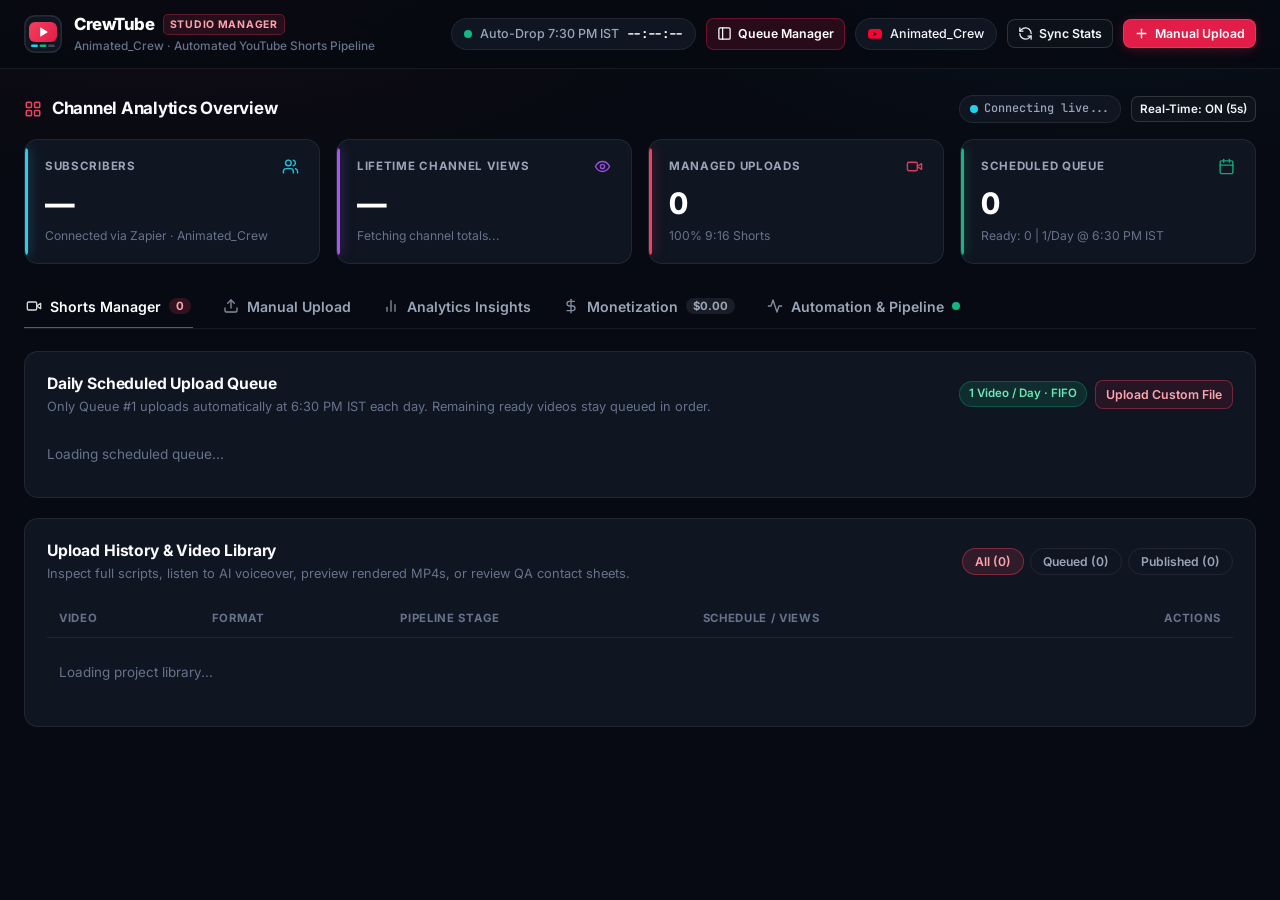
==== commit ca7cc6f5: "Fix dashboard keep-alive loop, connection reset handler, and 6:30 PM schedule" ====
--- a/dashboard/static/index.html
+++ b/dashboard/static/index.html
@@ -634,11 +634,16 @@
       </a>
 
       <div class="nav-right">
-        <div class="status-pill" id="headerSchedulePill" title="Daily 6:30 PM IST FIFO auto-upload schedule">
+        <div class="status-pill" id="headerSchedulePill" title="Daily 7:30 PM IST FIFO auto-upload schedule">
           <span class="dot dot-emerald" id="headerScheduleDot"></span>
-          <span id="headerScheduleLabel">Auto-Drop 6:30 PM IST</span>
+          <span id="headerScheduleLabel">Auto-Drop 7:30 PM IST</span>
           <span class="mono" style="color:#fff;font-weight:700;" id="headerCountdown">--:--:--</span>
         </div>
+
+        <a class="btn btn-sm" href="/manager" style="text-decoration:none;color:#fff;background:rgba(225,29,72,0.15);border:1px solid rgba(225,29,72,0.4);display:inline-flex;align-items:center;gap:6px;">
+          <svg width="14" height="14" viewBox="0 0 24 24" fill="none" stroke="currentColor" stroke-width="2" stroke-linecap="round" stroke-linejoin="round"><rect x="3" y="3" width="18" height="18" rx="2" ry="2"/><line x1="9" y1="3" x2="9" y2="21"/></svg>
+          <span style="font-weight:600;">Queue Manager</span>
+        </a>
 
         <a class="status-pill" href="https://www.youtube.com/channel/UCT-NT5b7lbS1mqaITYfeZ4g" target="_blank" rel="noopener" style="text-decoration:none;color:var(--text);">
           <svg width="14" height="14" viewBox="0 0 24 24" fill="#FF0033"><path d="M23.5 6.2a3 3 0 0 0-2.1-2.1C19.5 3.6 12 3.6 12 3.6s-7.5 0-9.4.5A3 3 0 0 0 .5 6.2 31.2 31.2 0 0 0 0 12a31.2 31.2 0 0 0 .5 5.8 3 3 0 0 0 2.1 2.1c1.9.5 9.4.5 9.4.5s7.5 0 9.4-.5a3 3 0 0 0 2.1-2.1c.5-1.9.5-5.8.5-5.8s0-3.9-.5-5.8ZM9.6 15.6V8.4l6.3 3.6-6.3 3.6Z"/></svg>
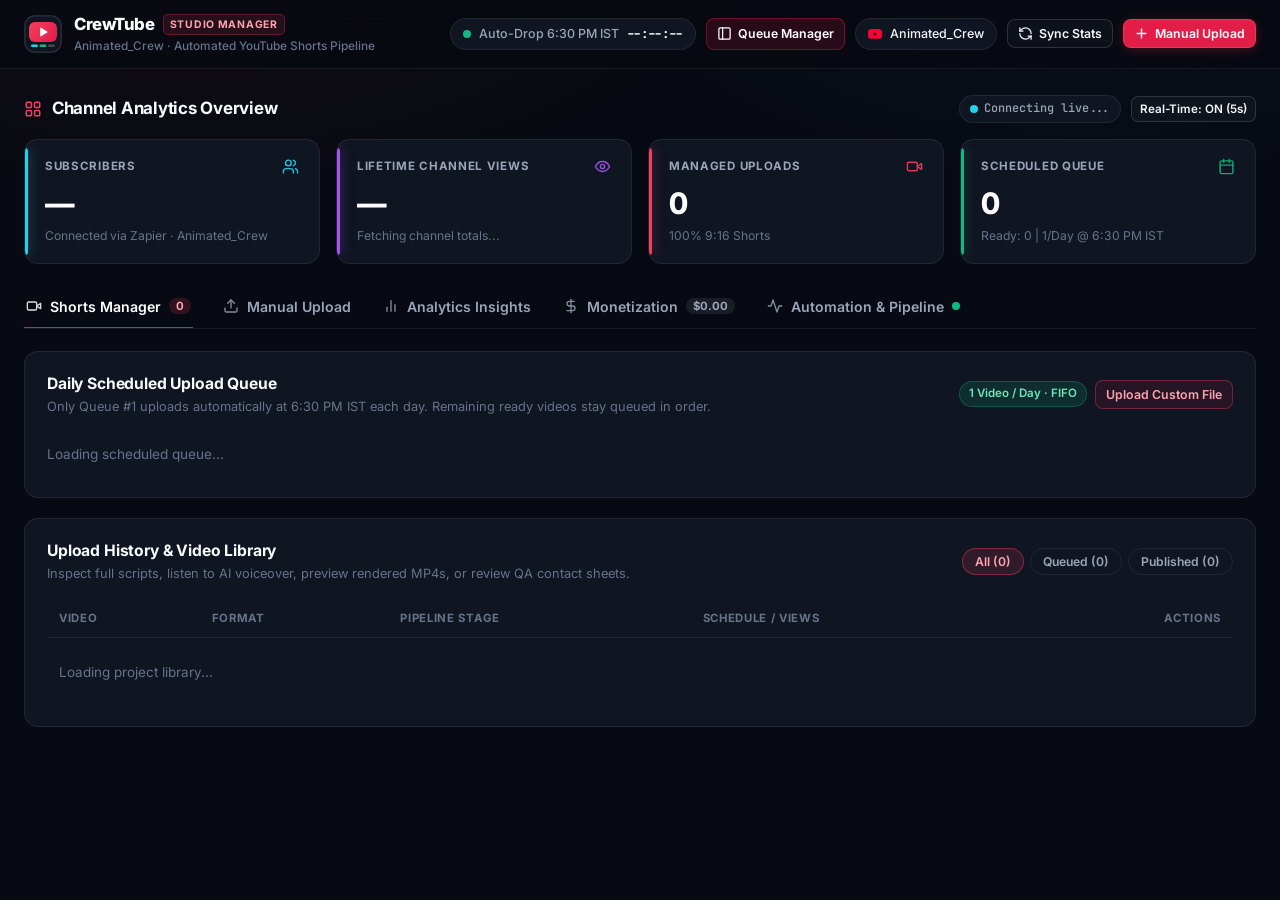
==== commit 697d36a2: "Update dashboard UI badge and headers to 6:30 PM IST" ====
--- a/dashboard/static/index.html
+++ b/dashboard/static/index.html
@@ -634,9 +634,9 @@
       </a>
 
       <div class="nav-right">
-        <div class="status-pill" id="headerSchedulePill" title="Daily 7:30 PM IST FIFO auto-upload schedule">
+        <div class="status-pill" id="headerSchedulePill" title="Daily 6:30 PM IST FIFO auto-upload schedule">
           <span class="dot dot-emerald" id="headerScheduleDot"></span>
-          <span id="headerScheduleLabel">Auto-Drop 7:30 PM IST</span>
+          <span id="headerScheduleLabel">Auto-Drop 6:30 PM IST</span>
           <span class="mono" style="color:#fff;font-weight:700;" id="headerCountdown">--:--:--</span>
         </div>
 
@@ -1277,7 +1277,7 @@
           </div>
           <div class="flow-step">
             <div class="flow-step-num">Stage 06</div>
-            <div class="flow-step-name">7 PM IST / Manual</div>
+            <div class="flow-step-name">6:30 PM IST / Manual</div>
             <div class="flow-step-desc">Publishes #1 daily at 6:30 PM IST, or trigger any file via Manual Upload.</div>
           </div>
         </div>
@@ -2239,7 +2239,7 @@
     function renderQueueList(projects) {
       const container = document.getElementById("queueList");
       const queued = projects.filter(p => p.queue_status === "queued");
-      document.getElementById("queueRuleBadge").textContent = `${queued.length} Queued · 1/Day @ 7 PM IST`;
+      document.getElementById("queueRuleBadge").textContent = `${queued.length} Queued · 1/Day @ 6:30 PM IST`;
 
       if (!queued.length) {
         container.innerHTML = `
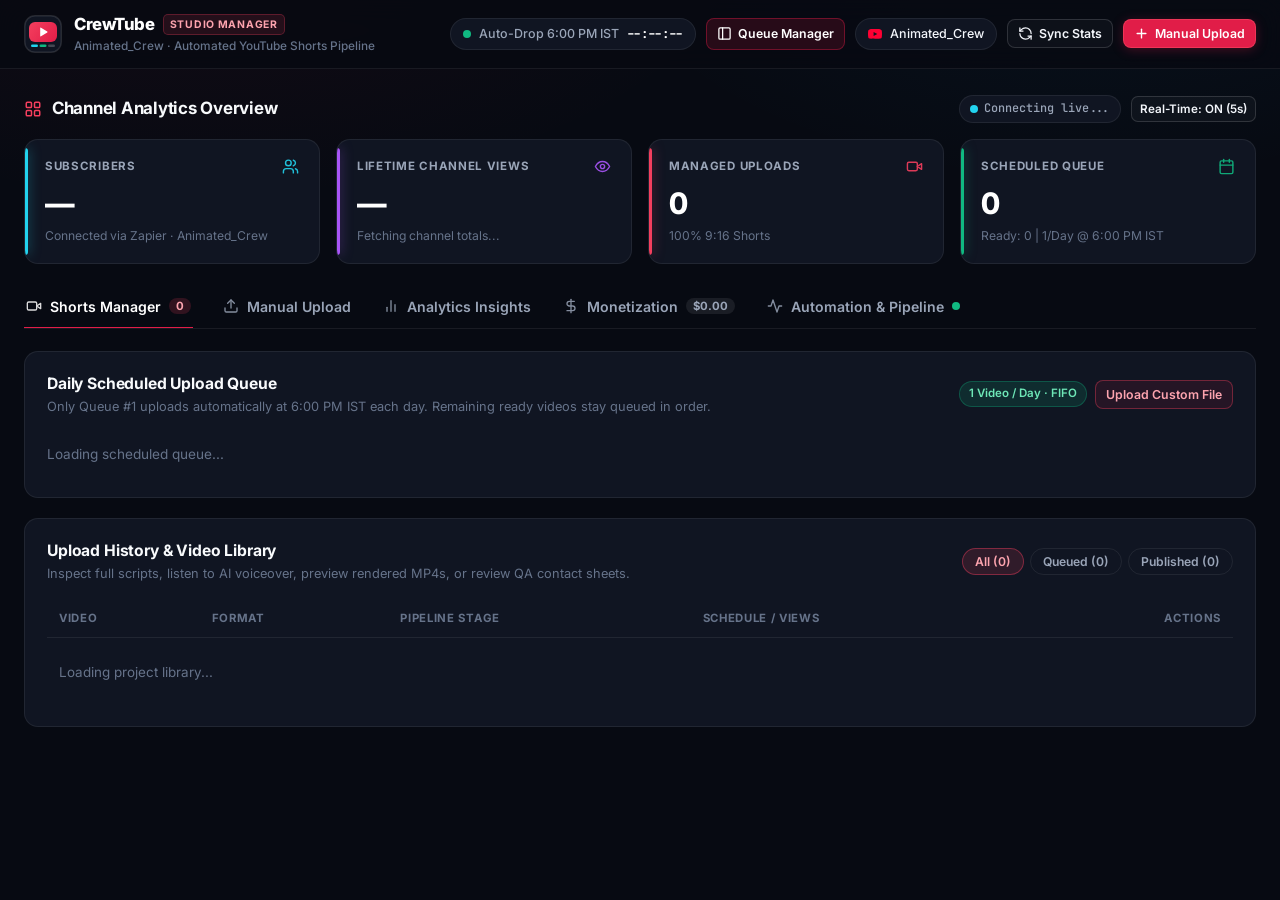
==== commit 53facd74: "Publish stealing-einsteins-brain (0qAIsl3y_KI) & set 6:00 PM IST schedule" ====
--- a/dashboard/static/index.html
+++ b/dashboard/static/index.html
@@ -634,9 +634,9 @@
       </a>
 
       <div class="nav-right">
-        <div class="status-pill" id="headerSchedulePill" title="Daily 6:30 PM IST FIFO auto-upload schedule">
+        <div class="status-pill" id="headerSchedulePill" title="Daily 6:00 PM IST FIFO auto-upload schedule">
           <span class="dot dot-emerald" id="headerScheduleDot"></span>
-          <span id="headerScheduleLabel">Auto-Drop 6:30 PM IST</span>
+          <span id="headerScheduleLabel">Auto-Drop 6:00 PM IST</span>
           <span class="mono" style="color:#fff;font-weight:700;" id="headerCountdown">--:--:--</span>
         </div>
 
@@ -720,7 +720,7 @@
           <svg viewBox="0 0 24 24" fill="none" stroke="currentColor" stroke-width="2" stroke-linecap="round" stroke-linejoin="round"><rect x="3" y="4" width="18" height="18" rx="2"/><path d="M16 2v4"/><path d="M8 2v4"/><path d="M3 10h18"/></svg>
         </div>
         <div class="kpi-val" id="kpiQueue">0</div>
-        <div class="kpi-sub" id="kpiQueueSub">Ready: 0  |  1/Day @ 6:30 PM IST</div>
+        <div class="kpi-sub" id="kpiQueueSub">Ready: 0  |  1/Day @ 6:00 PM IST</div>
       </div>
     </section>
 
@@ -778,7 +778,7 @@
         <div class="panel-head">
           <div>
             <div class="panel-title">Daily Scheduled Upload Queue</div>
-            <div class="panel-sub">Only Queue #1 uploads automatically at 6:30 PM IST each day. Remaining ready videos stay queued in order.</div>
+            <div class="panel-sub">Only Queue #1 uploads automatically at 6:00 PM IST each day. Remaining ready videos stay queued in order.</div>
           </div>
           <div style="display:flex;align-items:center;gap:8px;flex-wrap:wrap;">
             <span class="badge badge-emerald" id="queueRuleBadge">1 Video / Day · FIFO</span>
@@ -1222,7 +1222,7 @@
         <div class="panel" style="margin-bottom:0;">
           <div class="panel-head">
             <div>
-              <div class="panel-title" id="autoHeadline">Daily 6:30 PM IST Scheduler</div>
+              <div class="panel-title" id="autoHeadline">Daily 6:00 PM IST Scheduler</div>
               <div class="panel-sub" id="autoDesc">Inspecting automation schedule...</div>
             </div>
             <div id="autoBadges"></div>
@@ -1246,7 +1246,7 @@
         <div class="panel-head">
           <div>
             <div class="panel-title">Autonomous 6-Stage Production Pipeline</div>
-            <div class="panel-sub">Pre-renders & stores completed videos in queue so daily 6:30 PM IST drops post in seconds</div>
+            <div class="panel-sub">Pre-renders & stores completed videos in queue so daily 6:00 PM IST drops post in seconds</div>
           </div>
         </div>
         <div class="flow-grid">
@@ -1277,8 +1277,8 @@
           </div>
           <div class="flow-step">
             <div class="flow-step-num">Stage 06</div>
-            <div class="flow-step-name">6:30 PM IST / Manual</div>
-            <div class="flow-step-desc">Publishes #1 daily at 6:30 PM IST, or trigger any file via Manual Upload.</div>
+            <div class="flow-step-name">6:00 PM IST / Manual</div>
+            <div class="flow-step-desc">Publishes #1 daily at 6:00 PM IST, or trigger any file via Manual Upload.</div>
           </div>
         </div>
       </div>
@@ -1964,7 +1964,7 @@
         return;
       }
       const displayTitle = p.youtube_title || p.title || slug;
-      if (!confirm(`Publish "${displayTitle}" live to Animated_Crew now?\n\nOther queued videos will stay in queue for upcoming 6:30 PM IST runs.`)) return;
+      if (!confirm(`Publish "${displayTitle}" live to Animated_Crew now?\n\nOther queued videos will stay in queue for upcoming 6:00 PM IST runs.`)) return;
 
       switchTab("upload");
       setManualMode("queued");
@@ -2230,7 +2230,7 @@
       document.getElementById("kpiQueue").textContent = fmtNum(qs.queued_count || 0);
       document.getElementById("kpiQueueSub").textContent = nextUp
         ? `Ready: ${qs.ready_count || 0}  |  Next: #1 (${fmtSecLabel(nextUp.duration_sec)})`
-        : "Ready: 0  |  Auto-refills at 6:30 PM IST";
+        : "Ready: 0  |  Auto-refills at 6:00 PM IST";
 
       document.getElementById("tabQueueBadge").textContent = String((data.projects || []).length);
     }
@@ -2239,12 +2239,12 @@
     function renderQueueList(projects) {
       const container = document.getElementById("queueList");
       const queued = projects.filter(p => p.queue_status === "queued");
-      document.getElementById("queueRuleBadge").textContent = `${queued.length} Queued · 1/Day @ 6:30 PM IST`;
+      document.getElementById("queueRuleBadge").textContent = `${queued.length} Queued · 1/Day @ 6:00 PM IST`;
 
       if (!queued.length) {
         container.innerHTML = `
           <div style="padding:26px 12px;text-align:center;color:var(--text-muted);font-size:0.86rem;">
-            No Shorts currently waiting in queue. At 6:30 PM IST, automation will generate a fresh Short automatically, or you can upload one manually.
+            No Shorts currently waiting in queue. At 6:00 PM IST, automation will generate a fresh Short automatically, or you can upload one manually.
           </div>`;
         return;
       }
@@ -2252,7 +2252,7 @@
       container.innerHTML = queued.map((p, idx) => {
         const isFirst = idx === 0;
         const isLast = idx === queued.length - 1;
-        const dayHint = isFirst ? "NEXT TONIGHT · 6:30 PM IST" : `QUEUED · DAY +${idx}`;
+        const dayHint = isFirst ? "NEXT TONIGHT · 6:00 PM IST" : `QUEUED · DAY +${idx}`;
         const thumbSrc = p.cover_url || p.sheet_url || "";
         const readyPill = p.ready_to_upload
           ? `<span class="badge badge-emerald">Ready · ${p.mp4_size_mb} MB</span>`
@@ -2330,7 +2330,7 @@
             <div style="font-size:0.73rem;color:var(--text-muted);">${fmtNum(p.youtube.likes)} likes · Live on YouTube</div>`;
         } else if (p.queue_status === "queued") {
           statusCell = `
-            <div style="font-weight:600;color:#6ee7b7;">Queue #${p.queue_order || '?'} · 6:30 PM IST</div>
+            <div style="font-weight:600;color:#6ee7b7;">Queue #${p.queue_order || '?'} · 6:00 PM IST</div>
             <div style="font-size:0.73rem;color:var(--text-muted);">${p.ready_to_upload ? `${p.mp4_size_mb} MB MP4 ready` : 'Preparing render'}</div>`;
         } else {
           statusCell = `<div style="font-size:0.78rem;color:var(--text-secondary);">Updated ${fmtDate(p.updated_at)}</div>`;
@@ -2984,7 +2984,7 @@
         headerLabel.textContent = "Rendering Video...";
       } else if (auto.enabled) {
         headerDot.className = tabDot.className = "dot dot-emerald";
-        headerLabel.textContent = "Auto-Drop 6:30 PM IST";
+        headerLabel.textContent = "Auto-Drop 6:00 PM IST";
       } else {
         headerDot.className = tabDot.className = "dot dot-red";
         headerLabel.textContent = "Automation Paused";
@@ -2992,7 +2992,7 @@
 
       const nextUp = qSummary?.next_up;
       document.getElementById("autoHeadline").textContent = auto.enabled
-        ? "Daily 6:30 PM IST Automation Armed"
+        ? "Daily 6:00 PM IST Automation Armed"
         : "Daily Automation Paused";
       document.getElementById("autoDesc").textContent = nextUp
         ? `Next scheduled drop uploads ONLY Queue #1 ("${nextUp.title}"). ${(qSummary?.queued_count || 1) - 1} more queued Short(s) stay ready — auto-generates 4 extra videos whenever 2 or fewer remain.`
@@ -3004,7 +3004,7 @@
       ].filter(Boolean).join(" ");
 
       document.getElementById("autoMetaGrid").innerHTML = [
-        { k: "Schedule", v: "Daily · 6:30 PM IST (Asia/Kolkata)" },
+        { k: "Schedule", v: "Daily · 6:00 PM IST (Asia/Kolkata)" },
         { k: "Queue Rule", v: "Publish #1/day · +4 videos if ≤2 left" },
         { k: "Channel Target", v: "Animated_Crew (Public Shorts)" },
         { k: "Next Scheduled File", v: nextUp ? `${nextUp.slug} (${nextUp.mp4_size_mb || '--'} MB)` : "Auto-generate on run" },
